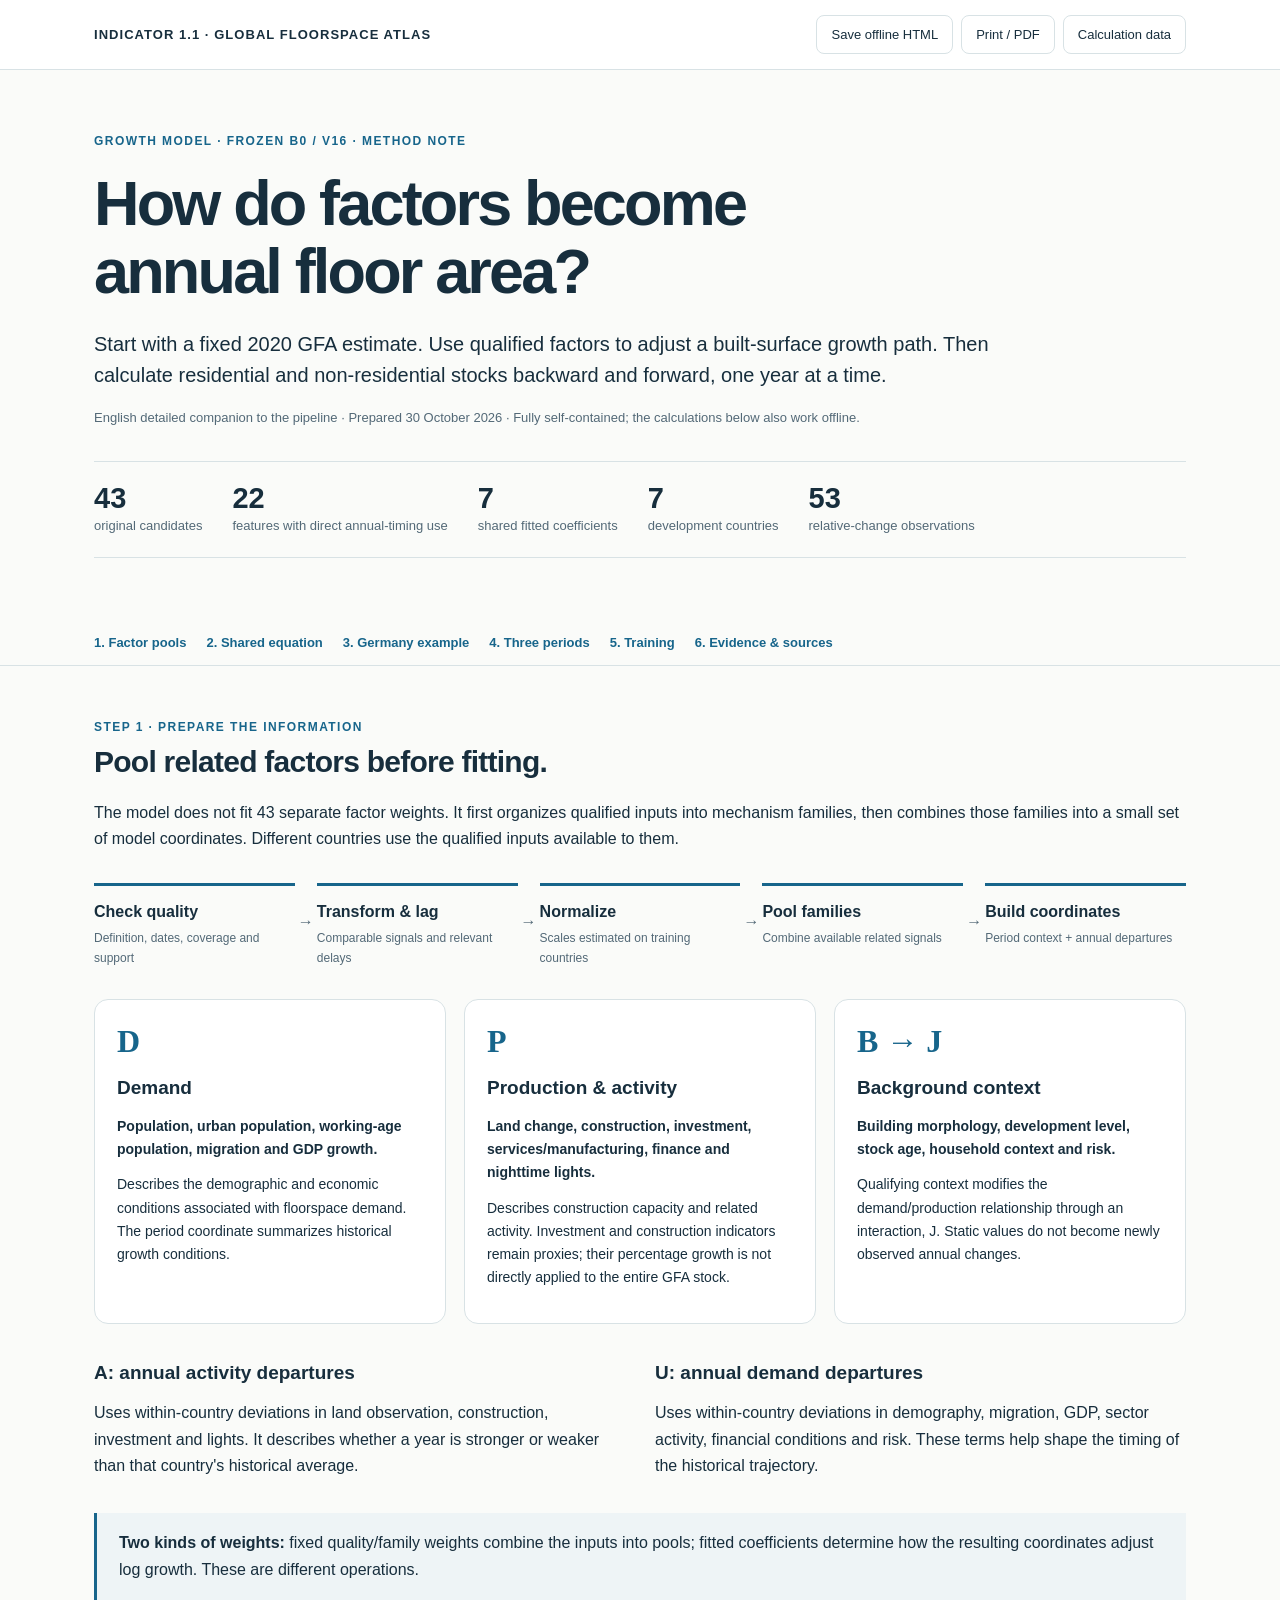
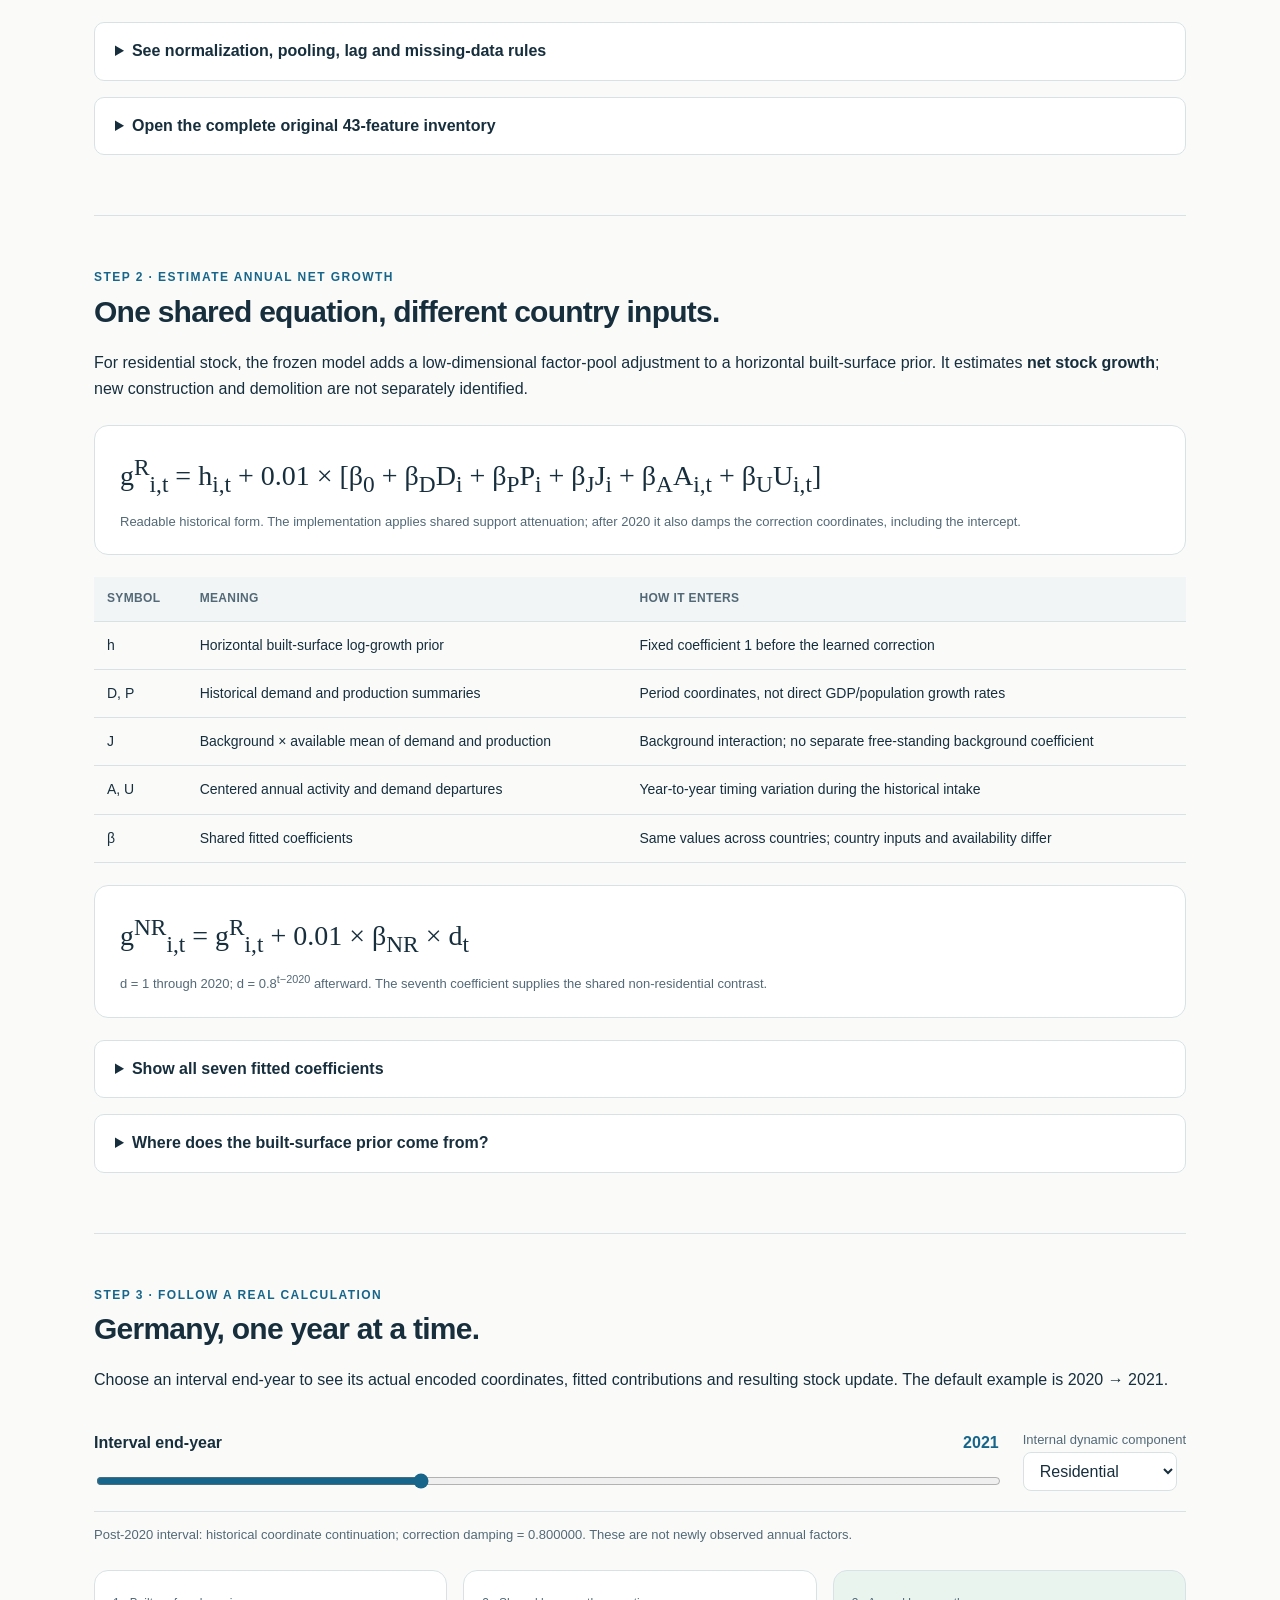
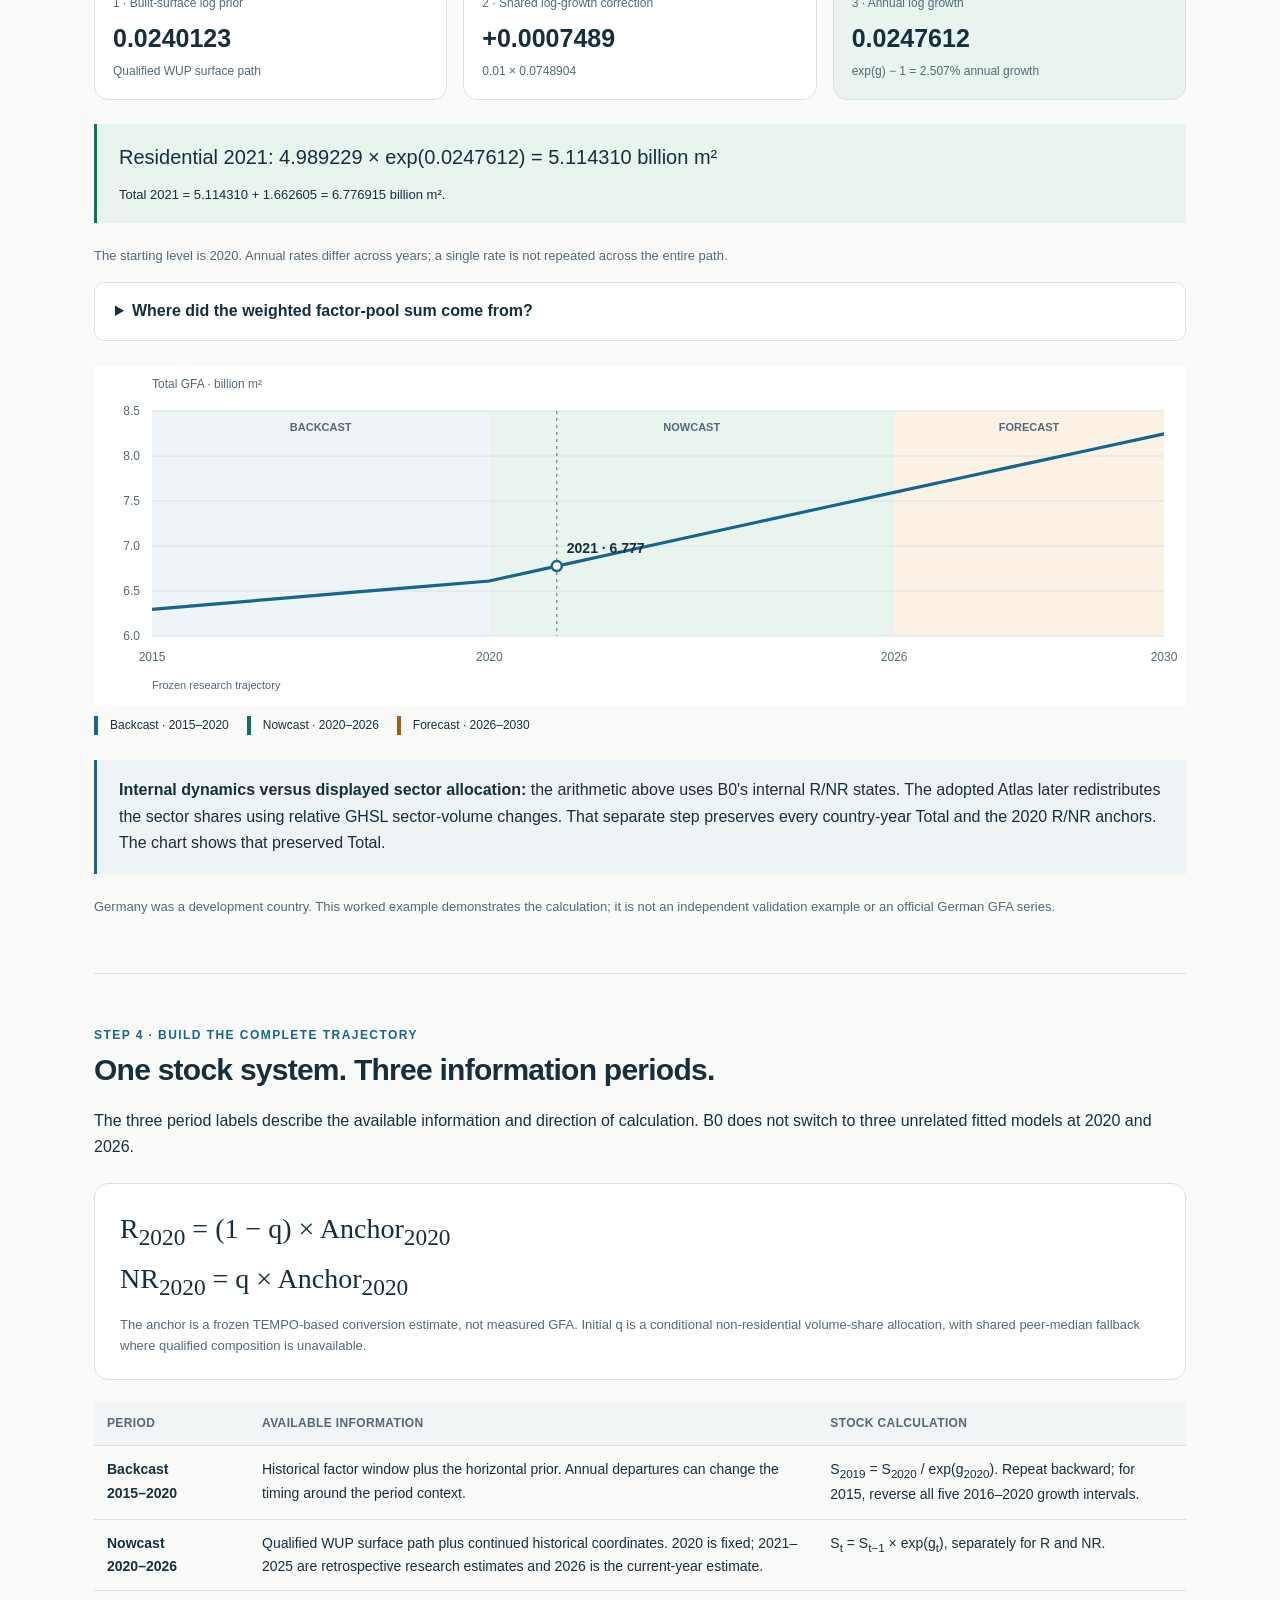
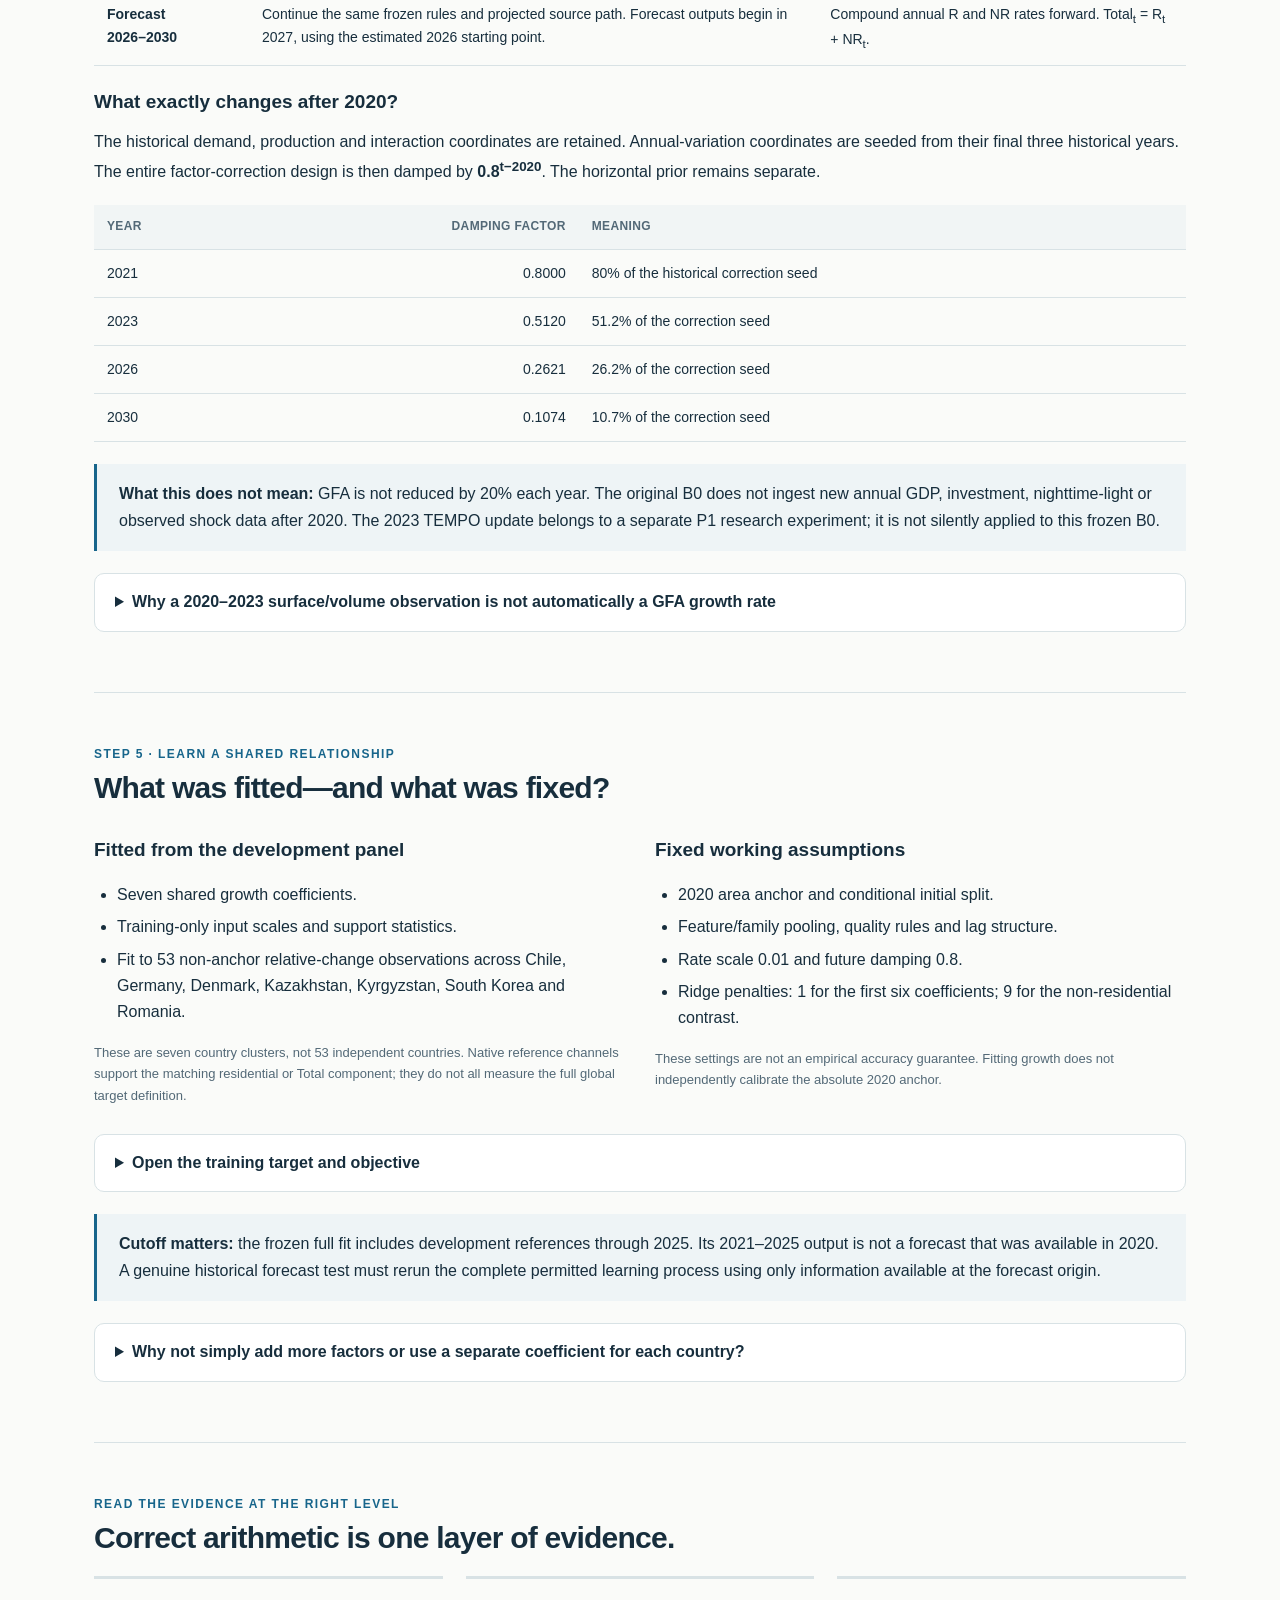
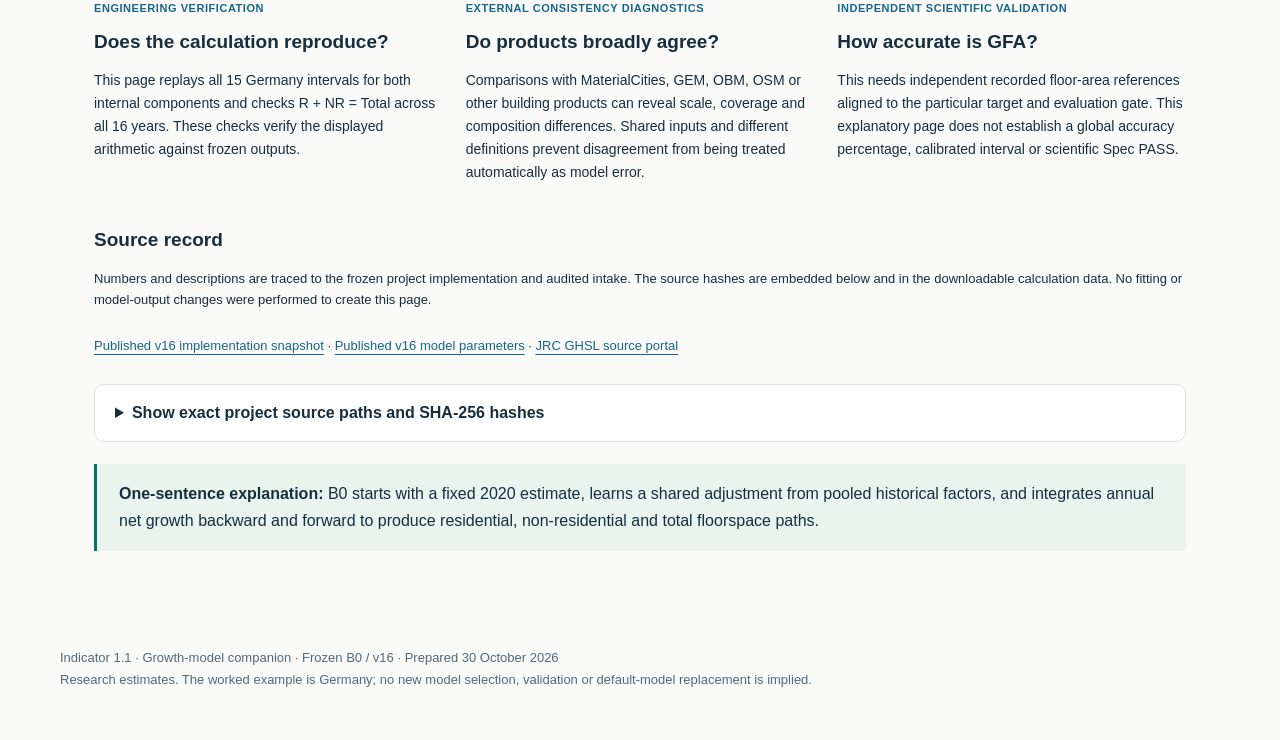
==== growth-model/index.html @ 9ea25e46 "Add standalone B0 growth-model explanation with pooled equations and Germany replay" ====
<!doctype html>
<html lang="en">
<head>
<meta charset="utf-8">
<meta name="viewport" content="width=device-width,initial-scale=1">
<meta name="description" content="How the frozen Indicator 1.1 B0 model turns qualified factors into annual residential, non-residential and total GFA estimates for 2015–2030. Equations, weights and a reproducible Germany example.">
<meta name="color-scheme" content="light">
<title>How the Growth Model Works · Indicator 1.1</title>
<style>
:root{--ink:#172e3d;--muted:#536977;--paper:#fafbf9;--white:#fff;--line:#d8e2e5;--blue:#17658b;--green:#087560;--orange:#9f5d16;--wash:#eef4f6;--soft:#eaf4ef;--radius:14px}
*{box-sizing:border-box}html{scroll-behavior:smooth;scroll-padding-top:92px}body{margin:0;background:var(--paper);color:var(--ink);font:16px/1.65 -apple-system,BlinkMacSystemFont,"Segoe UI",sans-serif}a{color:var(--blue);text-underline-offset:4px}a:hover{text-decoration-thickness:2px}button,input,select{font:inherit}button,select{cursor:pointer}button:focus-visible,a:focus-visible,input:focus-visible,summary:focus-visible,select:focus-visible{outline:3px solid var(--blue);outline-offset:4px}button{background:var(--white);border:1px solid var(--line);color:var(--ink);border-radius:8px;padding:8px 14px}button:hover{background:var(--wash)}button:disabled{opacity:.4;cursor:default}.skip{position:absolute;top:-80px;left:10px;background:var(--white);padding:10px;z-index:30}.skip:focus{top:10px}.wrap{max-width:1160px;margin:auto;padding:0 34px}.topbar{border-bottom:1px solid var(--line);background:var(--white)}.topbar .wrap{display:flex;justify-content:space-between;gap:16px;align-items:center;padding-top:15px;padding-bottom:15px}.brand{font-size:13px;font-weight:700;letter-spacing:.08em;text-transform:uppercase;text-decoration:none;color:var(--ink)}.toolbar{display:flex;flex-wrap:wrap;gap:8px}.toolbar button{font-size:13px}.hero{padding-top:62px;padding-bottom:38px}.eyebrow{text-transform:uppercase;letter-spacing:.12em;color:var(--blue);font-size:12px;font-weight:700}.hero h1{font-size:clamp(36px,5.6vw,63px);line-height:1.08;letter-spacing:-.045em;max-width:850px;margin:17px 0 24px}.lead{font-size:20px;line-height:1.55;max-width:900px}.muted{color:var(--muted)}.small{font-size:13px}.scope{font-size:13px;color:var(--muted);margin-top:16px}.statline{display:flex;flex-wrap:wrap;gap:15px 30px;border-top:1px solid var(--line);border-bottom:1px solid var(--line);padding:20px 0;margin-top:32px}.statline div{font-size:13px;color:var(--muted)}.statline strong{display:block;font-size:29px;color:var(--ink);line-height:1.15;font-variant-numeric:tabular-nums}.jump{position:sticky;top:0;z-index:10;background:rgba(250,251,249,.97);border-bottom:1px solid var(--line);backdrop-filter:blur(8px)}.jump .wrap{display:flex;gap:20px;flex-wrap:wrap;padding-top:12px;padding-bottom:12px}.jump a{font-size:13px;font-weight:600;text-decoration:none}.section{padding-top:52px;padding-bottom:44px;border-bottom:1px solid var(--line)}h2{font-size:30px;line-height:1.2;letter-spacing:-.025em;margin:6px 0 20px}h3{font-size:19px;margin:8px 0 12px}h4{font-size:16px;margin:0 0 8px}p{margin:12px 0}ul,ol{padding-left:23px}li{margin:6px 0}.flow{display:grid;grid-template-columns:repeat(5,minmax(0,1fr));gap:22px;margin:30px 0}.flow>div{position:relative;border-top:3px solid var(--blue);padding:13px 0 0}.flow>div:not(:last-child):after{content:'→';position:absolute;right:-19px;top:23px;color:var(--muted)}.flow span{display:block;font-size:12px;color:var(--muted);margin-top:4px}.pools{display:grid;grid-template-columns:repeat(3,minmax(0,1fr));gap:18px;margin:25px 0}.pool{background:var(--white);border:1px solid var(--line);border-radius:var(--radius);padding:22px}.pool .symbol{color:var(--blue);font:600 32px/1.2 Georgia,serif;margin:0 0 12px}.pool p{font-size:14px}.callout{border-left:3px solid var(--blue);background:var(--wash);padding:17px 22px;margin:22px 0}.callout p{margin:0}.callout.green{background:var(--soft);border-color:var(--green)}.split{display:grid;grid-template-columns:1fr 1fr;gap:30px}.equation{font-family:Georgia,"Times New Roman",serif;font-size:clamp(20px,2.8vw,28px);line-height:1.65;overflow-wrap:anywhere;background:var(--white);padding:22px 25px;border:1px solid var(--line);border-radius:var(--radius);margin:22px 0}.equation .sub{font-family:-apple-system,BlinkMacSystemFont,"Segoe UI",sans-serif;font-size:13px;color:var(--muted);display:block;margin-top:8px}.equation small{font-size:18px}.table-wrap{overflow-x:auto;margin:20px 0}table{width:100%;border-collapse:collapse;text-align:left;font-size:14px}th{font-size:12px;letter-spacing:.03em;text-transform:uppercase;color:var(--muted);background:#f1f5f5}th,td{padding:12px 13px;border-bottom:1px solid var(--line);vertical-align:top}.num{text-align:right;font-variant-numeric:tabular-nums;white-space:nowrap}td code,code{font:13px/1.6 ui-monospace,SFMono-Regular,Consolas,monospace;overflow-wrap:anywhere}details{background:var(--white);border:1px solid var(--line);border-radius:10px;padding:15px 20px;margin:16px 0}summary{cursor:pointer;font-weight:600}details[open]>summary{margin-bottom:15px}.note-grid{display:grid;grid-template-columns:1fr 1fr;gap:18px}.note-grid article{padding:20px 0;border-top:1px solid var(--line)}.controls{display:grid;grid-template-columns:1fr auto;gap:24px;align-items:end;border-bottom:1px solid var(--line);padding:20px 0}.year-field label{display:flex;justify-content:space-between;gap:16px;font-weight:600}.year-field output{font-variant-numeric:tabular-nums;color:var(--blue)}input[type=range]{display:block;width:100%;accent-color:var(--blue);margin-top:17px}select{padding:9px 12px;border:1px solid var(--line);border-radius:8px;background:var(--white);color:var(--ink);max-width:100%}.results{display:grid;grid-template-columns:repeat(3,minmax(0,1fr));gap:16px;margin:24px 0}.result{padding:18px;background:var(--white);border:1px solid var(--line);border-radius:var(--radius)}.result .label{font-size:12px;color:var(--muted)}.result strong{display:block;font-size:25px;line-height:1.3;font-variant-numeric:tabular-nums;margin:7px 0}.result small{display:block;color:var(--muted);font-size:12px}.result:last-child{background:var(--soft)}.arithmetic{font-size:20px;font-variant-numeric:tabular-nums;line-height:1.65;overflow-wrap:anywhere}.arithmetic b{color:var(--green)}.chart-shell{margin:25px 0}.chart-shell svg{width:100%;height:auto;display:block;background:var(--white)}.chart-key{display:flex;flex-wrap:wrap;gap:18px;font-size:12px;margin-top:10px}.phase{padding-left:12px;border-left:4px solid}.phase.back{border-color:var(--blue)}.phase.now{border-color:var(--green)}.phase.fore{border-color:var(--orange)}.phase-table td:first-child{font-weight:600;min-width:155px}.evidence{display:grid;grid-template-columns:repeat(3,minmax(0,1fr));gap:23px}.evidence article{padding:20px 0;border-top:3px solid var(--line)}.evidence .status{font-size:11px;font-weight:700;letter-spacing:.05em;color:var(--blue)}.evidence p{font-size:14px}.source-list{display:grid;gap:12px;font-size:13px}.source-list code{display:block;font-size:11px;color:var(--muted);word-break:break-all}.footer{padding:30px 0 50px;font-size:13px;color:var(--muted)}.pill{font-size:11px;display:inline-block;border-radius:20px;background:var(--wash);padding:2px 8px;color:var(--muted)}.inventory-table td{min-width:130px}.inventory-table td:nth-child(2){min-width:230px}.inventory-table td:last-child{min-width:290px}#action-status{min-height:24px}.source-path{overflow-wrap:anywhere}.number{font-variant-numeric:tabular-nums}.button-link{display:inline-block;border:1px solid var(--line);border-radius:8px;padding:8px 14px;background:var(--white);text-decoration:none;font-size:13px}.live-screen{min-height:18px}.no-js{padding:12px;background:#fff3df}.two-weights{border-collapse:collapse}.two-weights th{width:25%}.mono-equation{font:14px/1.8 ui-monospace,SFMono-Regular,Consolas,monospace;white-space:pre-wrap;overflow-wrap:anywhere}.formula-term{white-space:nowrap}.section:last-child{border:0}
@media(max-width:760px){.wrap{padding:0 20px}.hero{padding-top:35px}.hero h1{font-size:40px}.lead{font-size:18px}.jump .wrap{gap:10px 17px}.flow{grid-template-columns:1fr;gap:8px}.flow>div{padding:10px 0 18px}.flow>div:not(:last-child):after{content:'↓';right:0;top:auto;bottom:-2px}.pools,.split,.note-grid,.evidence{grid-template-columns:1fr}.controls{grid-template-columns:1fr;gap:12px}.results{grid-template-columns:1fr}.result strong{font-size:24px}.equation{padding:17px;font-size:22px}.section{padding-top:38px}.topbar .wrap{align-items:flex-start;flex-direction:column}.toolbar{gap:6px}h2{font-size:27px}.source-list code{font-size:11px}.statline{gap:16px 24px}}
@media print{body{background:#fff;font-size:10pt}.wrap{max-width:none;padding:0}.jump,.toolbar,.controls,.skip,.no-print{display:none!important}.hero{padding-top:10px}.hero h1{font-size:30pt}.lead{font-size:13pt}.section{padding:20px 0}details{break-inside:avoid}.pool,.equation,.result{break-inside:avoid}h2,h3{break-after:avoid}.chart-shell{break-inside:avoid}.source-list code{font-size:7pt}.statline strong{font-size:20pt}.topbar{border:0}.hero .statline{margin-top:10px}.chart-shell svg{max-height:270px}}
@media(prefers-reduced-motion:reduce){html{scroll-behavior:auto}}
</style>
</head>
<body>
<a class="skip" href="#main">Skip to model explanation</a>
<header class="topbar"><div class="wrap"><a class="brand" href="https://jianzbit.github.io/gfa-backcasting-atlas/">Indicator 1.1 · Global Floorspace Atlas</a><div class="toolbar"><button id="save-page" type="button">Save offline HTML</button><button id="print-page" type="button">Print / PDF</button><button id="save-data" type="button">Calculation data</button></div></div></header>
<main id="main">
<div class="wrap hero">
<div class="eyebrow">Growth model · Frozen B0 / v16 · Method note</div>
<h1>How do factors become<br>annual floor area?</h1>
<p class="lead">Start with a fixed 2020 GFA estimate. Use qualified factors to adjust a built-surface growth path. Then calculate residential and non-residential stocks backward and forward, one year at a time.</p>
<p class="scope">English detailed companion to the pipeline · Prepared 30 October 2026 · Fully self-contained; the calculations below also work offline.</p>
<div class="statline" aria-label="Model dimensions"><div><strong>43</strong>original candidates</div><div><strong>22</strong>features with direct annual-timing use</div><div><strong>7</strong>shared fitted coefficients</div><div><strong>7</strong>development countries</div><div><strong>53</strong>relative-change observations</div></div>
<div id="action-status" class="small muted" role="status"></div>
</div>
<nav class="jump" aria-label="On this page"><div class="wrap"><a href="#pools">1. Factor pools</a><a href="#equation">2. Shared equation</a><a href="#example">3. Germany example</a><a href="#periods">4. Three periods</a><a href="#training">5. Training</a><a href="#evidence">6. Evidence & sources</a></div></nav>
<div class="wrap">
<section class="section" id="pools">
<div class="eyebrow">Step 1 · Prepare the information</div><h2>Pool related factors before fitting.</h2>
<p>The model does not fit 43 separate factor weights. It first organizes qualified inputs into mechanism families, then combines those families into a small set of model coordinates. Different countries use the qualified inputs available to them.</p>
<div class="flow" aria-label="Input preparation sequence"><div><b>Check quality</b><span>Definition, dates, coverage and support</span></div><div><b>Transform & lag</b><span>Comparable signals and relevant delays</span></div><div><b>Normalize</b><span>Scales estimated on training countries</span></div><div><b>Pool families</b><span>Combine available related signals</span></div><div><b>Build coordinates</b><span>Period context + annual departures</span></div></div>
<div class="pools">
<article class="pool"><div class="symbol">D</div><h3>Demand</h3><p><b>Population, urban population, working-age population, migration and GDP growth.</b></p><p>Describes the demographic and economic conditions associated with floorspace demand. The period coordinate summarizes historical growth conditions.</p></article>
<article class="pool"><div class="symbol">P</div><h3>Production & activity</h3><p><b>Land change, construction, investment, services/manufacturing, finance and nighttime lights.</b></p><p>Describes construction capacity and related activity. Investment and construction indicators remain proxies; their percentage growth is not directly applied to the entire GFA stock.</p></article>
<article class="pool"><div class="symbol">B → J</div><h3>Background context</h3><p><b>Building morphology, development level, stock age, household context and risk.</b></p><p>Qualifying context modifies the demand/production relationship through an interaction, J. Static values do not become newly observed annual changes.</p></article>
</div>
<div class="split"><div><h3>A: annual activity departures</h3><p>Uses within-country deviations in land observation, construction, investment and lights. It describes whether a year is stronger or weaker than that country's historical average.</p></div><div><h3>U: annual demand departures</h3><p>Uses within-country deviations in demography, migration, GDP, sector activity, financial conditions and risk. These terms help shape the timing of the historical trajectory.</p></div></div>
<div class="callout"><p><b>Two kinds of weights:</b> fixed quality/family weights combine the inputs into pools; fitted coefficients determine how the resulting coordinates adjust log growth. These are different operations.</p></div>
<details><summary>See normalization, pooling, lag and missing-data rules</summary>
<ol><li><b>Historical input window:</b> the frozen annual feature intake uses 2016–2020 intervals. Annual-source status alone does not mean an input supplies usable annual variation.</li><li><b>Period signals:</b> non-static factors need at least three finite historical intervals for a country summary. Static context uses the final qualified historical context once. Training-country support and a nonzero scale are required.</li><li><b>Normalization:</b> period signals are scaled using training-country summaries and bounded with tanh. Static levels are also centered on the training-country mean. Annual signals are centered within country, scaled using training-country annual variation, bounded, locally smoothed with relative weights 1–2–1 over available neighbors, and recentered.</li><li><b>Lag handling:</b> construction value-added combines current and one-year lagged growth with fixed 50/50 weights, requiring both values. Other pipeline signals combine the current and preceding available annual interval, also 50/50; the first unsupported interval remains missing.</li><li><b>Quality weights:</b> qualified globally usable or geographically limited signals receive weight 1; contextual/proxy signals receive 0.25; unsuitable signals receive 0. Family weights are 1 for demography; 0.5 for land observation, construction and investment; 0.25 for the other families. These are fixed working rules, not calibrated probabilities.</li><li><b>Available-member pooling:</b> a missing raw measurement stays missing and is omitted from its pool. At the model-operator stage, an unavailable coordinate may contribute zero correction; this does not assert that the missing population, investment or other measurement is zero.</li><li><b>Support attenuation:</b> the pooled correction is reduced when design leverage exceeds the training-country support. The rule is shared; it has not independently established prediction accuracy outside that support.</li></ol>
<p class="small muted">Related OBAT height and age attributes are pooled so that several variants from the same source do not each receive a separate mechanism vote.</p>
</details>
<details><summary>Open the complete original 43-feature inventory</summary><p class="small">This is the audited original inventory. The B0 encoder additionally includes six static OBAT attributes: non-residential footprint share, median height, height spread, mean footprint size, pre-1980 cohort share and 2010–2020 cohort share. The WUP horizontal path is another separate source input.</p><div class="table-wrap"><table class="inventory-table"><thead><tr><th>ID</th><th>Feature</th><th>Source / resolution</th><th>Actual B0 role</th></tr></thead><tbody id="inventory-body"></tbody></table></div></details>
</section>
<section class="section" id="equation">
<div class="eyebrow">Step 2 · Estimate annual net growth</div><h2>One shared equation, different country inputs.</h2>
<p>For residential stock, the frozen model adds a low-dimensional factor-pool adjustment to a horizontal built-surface prior. It estimates <b>net stock growth</b>; new construction and demolition are not separately identified.</p>
<div class="equation" aria-label="Residential annual log growth equals horizontal prior plus one hundredth times the shared weighted factor coordinates">g<sup>R</sup><sub>i,t</sub> = h<sub>i,t</sub> + 0.01 × [β<sub>0</sub> + β<sub>D</sub>D<sub>i</sub> + β<sub>P</sub>P<sub>i</sub> + β<sub>J</sub>J<sub>i</sub> + β<sub>A</sub>A<sub>i,t</sub> + β<sub>U</sub>U<sub>i,t</sub>]<span class="sub">Readable historical form. The implementation applies shared support attenuation; after 2020 it also damps the correction coordinates, including the intercept.</span></div>
<div class="table-wrap"><table><thead><tr><th>Symbol</th><th>Meaning</th><th>How it enters</th></tr></thead><tbody><tr><td>h</td><td>Horizontal built-surface log-growth prior</td><td>Fixed coefficient 1 before the learned correction</td></tr><tr><td>D, P</td><td>Historical demand and production summaries</td><td>Period coordinates, not direct GDP/population growth rates</td></tr><tr><td>J</td><td>Background × available mean of demand and production</td><td>Background interaction; no separate free-standing background coefficient</td></tr><tr><td>A, U</td><td>Centered annual activity and demand departures</td><td>Year-to-year timing variation during the historical intake</td></tr><tr><td>β</td><td>Shared fitted coefficients</td><td>Same values across countries; country inputs and availability differ</td></tr></tbody></table></div>
<div class="equation">g<sup>NR</sup><sub>i,t</sub> = g<sup>R</sup><sub>i,t</sub> + 0.01 × β<sub>NR</sub> × d<sub>t</sub><span class="sub">d = 1 through 2020; d = 0.8<sup>t−2020</sup> afterward. The seventh coefficient supplies the shared non-residential contrast.</span></div>
<details><summary>Show all seven fitted coefficients</summary><div class="table-wrap"><table><thead><tr><th>Term</th><th class="num">Fitted coefficient</th><th>Interpretation</th></tr></thead><tbody id="coefficient-body"></tbody></table></div><p class="small muted">These coefficients act on normalized pooled coordinates, then on a 0.01 rate scale. They are neither raw-factor elasticities nor causal effects. A negative pooled coefficient does not establish that every raw member reduces GFA.</p></details>
<details><summary>Where does the built-surface prior come from?</summary><p><b>Through 2020:</b> normally the legacy GHSL 2015–2020 endpoint mean, h = log(surface<sub>2020</sub> / surface<sub>2015</sub>) / 5. It is a multi-year average repeated across annual intervals, not five independent annual building observations.</p><p><b>After 2020:</b> a qualified GHS-WUP built-surface path supplies annual log changes. Source epochs and their interpolation/projection provide that path; they do not measure a new building height every year.</p><p><b>Fallbacks:</b> when the historical prior is absent, use a qualified WUP historical endpoint ratio, otherwise the shared training-country median. When the future WUP path lacks the required support, retain the historical horizontal prior.</p><p class="small muted">Built surface measures horizontal occupation. It is not floor area, and its fixed coefficient in B0 is an assumption before the learned adjustment.</p></details>
</section>
<section class="section" id="example">
<div class="eyebrow">Step 3 · Follow a real calculation</div><h2>Germany, one year at a time.</h2>
<p>Choose an interval end-year to see its actual encoded coordinates, fitted contributions and resulting stock update. The default example is 2020 → 2021.</p>
<noscript><p class="no-js">Enable JavaScript to use the year controls and view the embedded calculation tables. The method explanation remains readable without it.</p></noscript>
<div class="controls"><div class="year-field"><label for="example-year"><span>Interval end-year</span><output id="year-output" for="example-year">2021</output></label><input id="example-year" type="range" min="2016" max="2030" step="1" value="2021"></div><div><label for="example-sector" class="small muted">Internal dynamic component</label><br><select id="example-sector"><option value="residential">Residential</option><option value="non_residential">Non-residential</option></select></div></div>
<p id="period-description" class="small muted"></p>
<div class="results"><div class="result"><span class="label">1 · Built-surface log prior</span><strong id="h-value"></strong><small id="h-source"></small></div><div class="result"><span class="label">2 · Shared log-growth correction</span><strong id="correction-value"></strong><small id="correction-detail"></small></div><div class="result"><span class="label">3 · Annual log growth</span><strong id="g-value"></strong><small id="ordinary-growth"></small></div></div>
<div class="callout green"><p id="stock-arithmetic" class="arithmetic"></p><p id="total-arithmetic" class="small" style="margin-top:10px"></p></div>
<p id="calculation-announcement" class="small muted" aria-live="polite"></p>
<details><summary>Where did the weighted factor-pool sum come from?</summary><p class="small">Each row multiplies an encoded coordinate by its frozen coefficient. The first six products are added, then multiplied by 0.01. The coordinates shown already include support attenuation and, after 2020, damping. The seventh term is added only to non-residential growth.</p><div class="table-wrap"><table><thead><tr><th>Term</th><th class="num">Encoded coordinate</th><th class="num">Coefficient</th><th class="num">Product before × 0.01</th></tr></thead><tbody id="term-body"></tbody><tfoot><tr><td colspan="3"><b>First six terms: pooled weighted sum</b></td><td id="weighted-sum" class="num"></td></tr></tfoot></table></div><p id="expanded-equation" class="mono-equation"></p></details>
<div class="chart-shell"><svg id="trajectory" viewBox="0 0 1000 340" role="img" aria-labelledby="chart-title chart-desc"><title id="chart-title">Germany total GFA, frozen B0, 2015–2030</title><desc id="chart-desc">Model estimates in billion square metres. Three shaded periods indicate backcast, nowcast and forecast. Moving the year control highlights a year; it does not change the model.</desc></svg><div class="chart-key"><span class="phase back">Backcast · 2015–2020</span><span class="phase now">Nowcast · 2020–2026</span><span class="phase fore">Forecast · 2026–2030</span></div></div>
<div class="callout"><p><b>Internal dynamics versus displayed sector allocation:</b> the arithmetic above uses B0's internal R/NR states. The adopted Atlas later redistributes the sector shares using relative GHSL sector-volume changes. That separate step preserves every country-year Total and the 2020 R/NR anchors. The chart shows that preserved Total.</p></div>
<p class="small muted">Germany was a development country. This worked example demonstrates the calculation; it is not an independent validation example or an official German GFA series.</p>
</section>
<section class="section" id="periods">
<div class="eyebrow">Step 4 · Build the complete trajectory</div><h2>One stock system. Three information periods.</h2>
<p>The three period labels describe the available information and direction of calculation. B0 does not switch to three unrelated fitted models at 2020 and 2026.</p>
<div class="equation">R<sub>2020</sub> = (1 − q) × Anchor<sub>2020</sub><br>NR<sub>2020</sub> = q × Anchor<sub>2020</sub><span class="sub">The anchor is a frozen TEMPO-based conversion estimate, not measured GFA. Initial q is a conditional non-residential volume-share allocation, with shared peer-median fallback where qualified composition is unavailable.</span></div>
<div class="table-wrap"><table class="phase-table"><thead><tr><th>Period</th><th>Available information</th><th>Stock calculation</th></tr></thead><tbody><tr><td>Backcast<br>2015–2020</td><td>Historical factor window plus the horizontal prior. Annual departures can change the timing around the period context.</td><td>S<sub>2019</sub> = S<sub>2020</sub> / exp(g<sub>2020</sub>). Repeat backward; for 2015, reverse all five 2016–2020 growth intervals.</td></tr><tr><td>Nowcast<br>2020–2026</td><td>Qualified WUP surface path plus continued historical coordinates. 2020 is fixed; 2021–2025 are retrospective research estimates and 2026 is the current-year estimate.</td><td>S<sub>t</sub> = S<sub>t−1</sub> × exp(g<sub>t</sub>), separately for R and NR.</td></tr><tr><td>Forecast<br>2026–2030</td><td>Continue the same frozen rules and projected source path. Forecast outputs begin in 2027, using the estimated 2026 starting point.</td><td>Compound annual R and NR rates forward. Total<sub>t</sub> = R<sub>t</sub> + NR<sub>t</sub>.</td></tr></tbody></table></div>
<h3>What exactly changes after 2020?</h3>
<p>The historical demand, production and interaction coordinates are retained. Annual-variation coordinates are seeded from their final three historical years. The entire factor-correction design is then damped by <b>0.8<sup>t−2020</sup></b>. The horizontal prior remains separate.</p>
<div class="table-wrap"><table><thead><tr><th>Year</th><th class="num">Damping factor</th><th>Meaning</th></tr></thead><tbody><tr><td>2021</td><td class="num">0.8000</td><td>80% of the historical correction seed</td></tr><tr><td>2023</td><td class="num">0.5120</td><td>51.2% of the correction seed</td></tr><tr><td>2026</td><td class="num">0.2621</td><td>26.2% of the correction seed</td></tr><tr><td>2030</td><td class="num">0.1074</td><td>10.7% of the correction seed</td></tr></tbody></table></div>
<div class="callout"><p><b>What this does not mean:</b> GFA is not reduced by 20% each year. The original B0 does not ingest new annual GDP, investment, nighttime-light or observed shock data after 2020. The 2023 TEMPO update belongs to a separate P1 research experiment; it is not silently applied to this frozen B0.</p></div>
<details><summary>Why a 2020–2023 surface/volume observation is not automatically a GFA growth rate</summary><p>A building product may change because of true expansion, vertical growth, detection, effective support or conversion assumptions. Even comparable footprint or volume change is not directly a recorded change in usable or gross floor area. B0's horizontal prior and the P1 evidence-update experiment must therefore remain distinguishable.</p><p>Similarly, modeled GHSL/WUP epochs and their annual interpolation are source-informed paths, not independent annual GFA observations.</p></details>
</section>
<section class="section" id="training">
<div class="eyebrow">Step 5 · Learn a shared relationship</div><h2>What was fitted—and what was fixed?</h2>
<div class="split"><article><h3>Fitted from the development panel</h3><ul><li>Seven shared growth coefficients.</li><li>Training-only input scales and support statistics.</li><li>Fit to 53 non-anchor relative-change observations across Chile, Germany, Denmark, Kazakhstan, Kyrgyzstan, South Korea and Romania.</li></ul><p class="small muted">These are seven country clusters, not 53 independent countries. Native reference channels support the matching residential or Total component; they do not all measure the full global target definition.</p></article><article><h3>Fixed working assumptions</h3><ul><li>2020 area anchor and conditional initial split.</li><li>Feature/family pooling, quality rules and lag structure.</li><li>Rate scale 0.01 and future damping 0.8.</li><li>Ridge penalties: 1 for the first six coefficients; 9 for the non-residential contrast.</li></ul><p class="small muted">These settings are not an empirical accuracy guarantee. Fitting growth does not independently calibrate the absolute 2020 anchor.</p></article></div>
<details><summary>Open the training target and objective</summary><p>The reference target is the recorded source's log ratio to its own 2020 value:</p><div class="equation">y<sub>i,t</sub> = log(Reference<sub>i,t</sub> / Reference<sub>i,2020</sub>)</div><p>The model integrates annual rates to produce the matching residential, non-residential or nonlinear Total ratio. It minimizes robust country-block residuals plus the fixed ridge penalty. Source/channel budgets prevent a country with many records from automatically dominating; shared-2020 dependence is handled in the working covariance.</p><p class="mono-equation">Objective = Σ country-block robust loss + ½ Σ penaltyⱼ × βⱼ²</p><p class="small">The working log-ratio residual scale is 0.05, and the robust country-block threshold is 1.35. These are fitting settings, not published accuracy percentages or confidence limits.</p><p><b>Training is not the same as validation.</b> In a genuine held-country-out evaluation, the excluded country's labels must be removed from fitting and all label-dependent preprocessing. A full-fit country path cannot be relabeled as an independent test.</p></details>
<div class="callout"><p><b>Cutoff matters:</b> the frozen full fit includes development references through 2025. Its 2021–2025 output is not a forecast that was available in 2020. A genuine historical forecast test must rerun the complete permitted learning process using only information available at the forecast origin.</p></div>
<details><summary>Why not simply add more factors or use a separate coefficient for each country?</summary><p>With seven independent development countries, many free coefficients would be weakly determined. Fixed pooling and regularization reduce the number of fitted responses. A shared equation still produces different country paths because the country inputs differ. It does not prove that the relationship transfers to every country.</p><p>B0 is a low-dimensional shared growth model with nonlinear input bounding, an interaction and exponential stock accumulation. It is not the Landsat gradient-boosted B2 model, and it is not a literal straight-line interpolation between two GFA endpoints.</p></details>
</section>
<section class="section" id="evidence">
<div class="eyebrow">Read the evidence at the right level</div><h2>Correct arithmetic is one layer of evidence.</h2>
<div class="evidence"><article><div class="status">ENGINEERING VERIFICATION</div><h3>Does the calculation reproduce?</h3><p>This page replays all 15 Germany intervals for both internal components and checks R + NR = Total across all 16 years. These checks verify the displayed arithmetic against frozen outputs.</p></article><article><div class="status">EXTERNAL CONSISTENCY DIAGNOSTICS</div><h3>Do products broadly agree?</h3><p>Comparisons with MaterialCities, GEM, OBM, OSM or other building products can reveal scale, coverage and composition differences. Shared inputs and different definitions prevent disagreement from being treated automatically as model error.</p></article><article><div class="status">INDEPENDENT SCIENTIFIC VALIDATION</div><h3>How accurate is GFA?</h3><p>This needs independent recorded floor-area references aligned to the particular target and evaluation gate. This explanatory page does not establish a global accuracy percentage, calibrated interval or scientific Spec PASS.</p></article></div>
<h3>Source record</h3><p class="small">Numbers and descriptions are traced to the frozen project implementation and audited intake. The source hashes are embedded below and in the downloadable calculation data. No fitting or model-output changes were performed to create this page.</p>
<div class="source-list"><p><a href="https://jianzbit.github.io/gfa-backcasting-atlas/downloads/v16-model-source.py">Published v16 implementation snapshot</a> · <a href="https://jianzbit.github.io/gfa-backcasting-atlas/downloads/v16-model-parameters.json">Published v16 model parameters</a> · <a href="https://human-settlement.emergency.copernicus.eu/">JRC GHSL source portal</a></p></div>
<details><summary>Show exact project source paths and SHA-256 hashes</summary><div id="source-hashes" class="source-list"></div></details>
<div class="callout green"><p><b>One-sentence explanation:</b> B0 starts with a fixed 2020 estimate, learns a shared adjustment from pooled historical factors, and integrates annual net growth backward and forward to produce residential, non-residential and total floorspace paths.</p></div>
</section>
</div>
</main>
<footer class="wrap footer">Indicator 1.1 · Growth-model companion · Frozen B0 / v16 · Prepared 30 October 2026<br>Research estimates. The worked example is Germany; no new model selection, validation or default-model replacement is implied.</footer>
<script id="model-data" type="application/json">{"release":"Frozen B0 / v16","prepared":"2026-10-30","country":"DEU","country_name":"Germany","model":{"coefficient_names":["shared_intercept","demand_period_mean","production_period_mean","background_dynamic_interaction","annual_activity_departure","annual_demand_departure","nonresidential_growth_departure"],"coefficients":[0.0957387743040862,0.16687503554510363,-0.06637289009501574,-0.060177016990824714,0.013141722815855733,0.08612413817327255,-0.0034154430411967463],"training_countries":["CHL","DEU","DNK","KAZ","KGZ","KOR","ROU"],"training_observations":53,"rate_scale":0.01,"future_damping":0.8,"ridge":[1.0,1.0,1.0,1.0,1.0,1.0,9.0],"maximum_training_year":2025,"fallback_horizontal_log_rate":0.012845665110030702},"inventory_counts":{"features":43,"source_annual_candidates":31,"qualified_annual_information":26,"active_direct_or_indirect_candidates":32,"candidates_with_B0_annual_timing":22},"features":[{"feature_id":"F01","feature_name":"Horizontal built-surface trend","category":"Buildings & remote sensing","mechanism":"horizontal_prior","source":"JRC GHSL R2023A","temporal_resolution":"Five-year epochs; one endpoint trend repeated across intervals","B0_role":"Fixed horizontal log-growth prior; coefficient 1 before learned correction","B0_active":"True","quality_weight":"0.25","family_weight":"","B0_annual_timing_country_count":"0","B0_static_context":"False","source_limitations":"original_value here is the frozen v08feature; original source levels in unchanged v08countryyear files; legacy original_value is already derived, not raw source-level area"},{"feature_id":"F02","feature_name":"Population growth","category":"Population & households","mechanism":"demography","source":"World Bank WDI SP.POP.TOTL","temporal_resolution":"Annual demographic estimates","B0_role":"Period mean + annual timing","B0_active":"True","quality_weight":"0.25","family_weight":"1.0","B0_annual_timing_country_count":"194","B0_static_context":"False","source_limitations":"original_value here is the frozen v08feature; original source levels in unchanged v08countryyear files"},{"feature_id":"F03","feature_name":"Real GDP per-capita growth","category":"Economy & finance","mechanism":"macro_growth","source":"World Bank WDI NY.GDP.PCAP.KD","temporal_resolution":"Annual national accounts","B0_role":"Period mean + annual timing","B0_active":"True","quality_weight":"0.25","family_weight":"0.25","B0_annual_timing_country_count":"190","B0_static_context":"False","source_limitations":"original_value here is the frozen v08feature; original source levels in unchanged v08countryyear files"},{"feature_id":"F04","feature_name":"Urban population growth","category":"Population & households","mechanism":"demography","source":"World Bank WDI population and urban share","temporal_resolution":"Annual derived demographic estimates","B0_role":"Period mean + annual timing","B0_active":"True","quality_weight":"0.25","family_weight":"1.0","B0_annual_timing_country_count":"194","B0_static_context":"False","source_limitations":"original_value here is the frozen v08feature; original source levels in unchanged v08countryyear files"},{"feature_id":"F05","feature_name":"PPP GDP per-capita level","category":"Economy & finance","mechanism":"development_background","source":"World Bank WDI NY.GDP.PCAP.PP.KD","temporal_resolution":"Annual source level; frozen B0 uses final historical context","B0_role":"Static context; final historical value","B0_active":"True","quality_weight":"0.25","family_weight":"0.25","B0_annual_timing_country_count":"0","B0_static_context":"True","source_limitations":"original_value here is the frozen v08feature; original source levels in unchanged v08countryyear files"},{"feature_id":"F06","feature_name":"Urban population fraction","category":"Population & households","mechanism":"development_background","source":"World Bank WDI SP.URB.TOTL.IN.ZS","temporal_resolution":"Annual source share; frozen B0 uses final historical context","B0_role":"Static context; final historical value","B0_active":"True","quality_weight":"0.25","family_weight":"0.25","B0_annual_timing_country_count":"0","B0_static_context":"True","source_limitations":"original_value here is the frozen v08feature; original source levels in unchanged v08countryyear files"},{"feature_id":"F07","feature_name":"Built surface per capita","category":"Buildings & remote sensing","mechanism":"development_background","source":"JRC GHSL R2023A + World Bank population","temporal_resolution":"Interpolated surface × annual demographic context","B0_role":"Static context; final historical value","B0_active":"True","quality_weight":"0.25","family_weight":"0.25","B0_annual_timing_country_count":"0","B0_static_context":"True","source_limitations":"original_value here is the frozen v08feature; original source levels in unchanged v08countryyear files; legacy original_value is already derived, not raw source-level area"},{"feature_id":"F08","feature_name":"Country nighttime-light change","category":"Nighttime lights","mechanism":"lights","source":"VIIRS Annual V2.1","temporal_resolution":"Annual satellite composites","B0_role":"Period mean + annual timing","B0_active":"True","quality_weight":"0.25","family_weight":"0.25","B0_annual_timing_country_count":"193","B0_static_context":"False","source_limitations":"original_value here is the frozen v08feature; original source levels in unchanged v08countryyear files"},{"feature_id":"F09","feature_name":"Impervious-area change","category":"Buildings & remote sensing","mechanism":"land_observation","source":"GLC_FCS30D","temporal_resolution":"Annual modelled land-cover maps; fixed-mask qualification","B0_role":"Period mean + annual timing","B0_active":"True","quality_weight":"0.25","family_weight":"0.5","B0_annual_timing_country_count":"156","B0_static_context":"False","source_limitations":"includesroadsandsquares; commonnative30mgridmask; notbuildingfootprint"},{"feature_id":"F10","feature_name":"Building-presence change","category":"Buildings & remote sensing","mechanism":"land_observation","source":"Google_Open_Buildings_Temporal_v1","temporal_resolution":"Annual 2016–2023 modelled midyear product; local intake unqualified","B0_role":"Inactive in frozen B0","B0_active":"False","quality_weight":"1.0","family_weight":"0.5","B0_annual_timing_country_count":"0","B0_static_context":"False","source_limitations":"bounded5smallcountries; source confidenceuncalibrated; June30vsDec31notaligned; inactive"},{"feature_id":"F11","feature_name":"Building-count change","category":"Buildings & remote sensing","mechanism":"land_observation","source":"Google_Open_Buildings_Temporal_v1","temporal_resolution":"Annual 2016–2023 modelled midyear product; local intake unqualified","B0_role":"Inactive in frozen B0","B0_active":"False","quality_weight":"1.0","family_weight":"0.5","B0_annual_timing_country_count":"0","B0_static_context":"False","source_limitations":"bounded5smallcountries; source confidenceuncalibrated; June30vsDec31notaligned; inactive"},{"feature_id":"F12","feature_name":"Building-height change","category":"Buildings & remote sensing","mechanism":"land_observation","source":"Google_Open_Buildings_Temporal_v1","temporal_resolution":"Annual modelled midyear mean height; local intake unqualified","B0_role":"Inactive in frozen B0","B0_active":"False","quality_weight":"1.0","family_weight":"0.5","B0_annual_timing_country_count":"0","B0_static_context":"False","source_limitations":"bounded5smallcountries; source confidenceuncalibrated; June30vsDec31notaligned; inactive"},{"feature_id":"F13","feature_name":"Building-volume-proxy change","category":"Buildings & remote sensing","mechanism":"land_observation","source":"Google_Open_Buildings_Temporal_v1","temporal_resolution":"Annual modelled midyear product; local intake unqualified","B0_role":"Inactive in frozen B0","B0_active":"False","quality_weight":"1.0","family_weight":"0.5","B0_annual_timing_country_count":"0","B0_static_context":"False","source_limitations":"bounded5smallcountries; source confidenceuncalibrated; June30vsDec31notaligned; inactive"},{"feature_id":"F14","feature_name":"Non-residential volume share","category":"Buildings & remote sensing","mechanism":"morphology","source":"GHSL_R2023A","temporal_resolution":"Static 2020 composition with 2018 height assumptions","B0_role":"Static context; final historical value","B0_active":"True","quality_weight":"0.25","family_weight":"0.25","B0_annual_timing_country_count":"0","B0_static_context":"True","source_limitations":"2020contextonly; notsixindependentannualobservations; heightcompositiondated2018"},{"feature_id":"F15","feature_name":"Urban-core built density","category":"Buildings & remote sensing","mechanism":"morphology","source":"GHSL_R2023A","temporal_resolution":"Static epoch morphology","B0_role":"Static context; final historical value","B0_active":"True","quality_weight":"0.25","family_weight":"0.25","B0_annual_timing_country_count":"0","B0_static_context":"True","source_limitations":"2020contextonly; notsixindependentannualobservations; heightcompositiondated2018"},{"feature_id":"F16","feature_name":"Core–periphery growth contrast","category":"Buildings & remote sensing","mechanism":"morphology","source":"GHSL_R2023A","temporal_resolution":"Static contrast between two endpoint growth rates","B0_role":"Static context; final historical value","B0_active":"True","quality_weight":"0.25","family_weight":"0.25","B0_annual_timing_country_count":"0","B0_static_context":"True","source_limitations":"2020contextonly; notsixindependentannualobservations; heightcompositiondated2018"},{"feature_id":"F17","feature_name":"Real construction value-added growth","category":"Construction & investment","mechanism":"construction_activity","source":"UNSD_Table2.5_Construction_F","temporal_resolution":"Annual national accounts; consistent calendar/base qualification","B0_role":"Period mean + annual timing","B0_active":"True","quality_weight":"1.0","family_weight":"0.5","B0_annual_timing_country_count":"121","B0_static_context":"False","source_limitations":""},{"feature_id":"F18","feature_name":"Lagged construction growth","category":"Construction & investment","mechanism":"construction_activity","source":"UNSD_Table2.5_Construction_F","temporal_resolution":"Derived one-year lag of F17","B0_role":"Indirect: one-half of the F17 distributed-lag feature","B0_active":"True","quality_weight":"0.25","family_weight":"0.5","B0_annual_timing_country_count":"0","B0_static_context":"False","source_limitations":"C(y-1)/C(y-2);2014needed; no lagsearch"},{"feature_id":"F19","feature_name":"Residential-investment growth","category":"Construction & investment","mechanism":"investment_pipeline","source":"Eurostat_nama_10_an6","temporal_resolution":"Annual real investment index","B0_role":"Period mean + annual timing","B0_active":"True","quality_weight":"1.0","family_weight":"0.5","B0_annual_timing_country_count":"37","B0_static_context":"False","source_limitations":"samefixedunitseries; breakflagbexcluded; reportedindexnotGFA"},{"feature_id":"F20","feature_name":"Permitted-floor-area growth","category":"Construction & investment","mechanism":"investment_pipeline","source":"Eurostat_sts_cobp_a","temporal_resolution":"Annual permit index","B0_role":"Period mean + annual timing","B0_active":"True","quality_weight":"1.0","family_weight":"0.5","B0_annual_timing_country_count":"33","B0_static_context":"False","source_limitations":"samefixedunitseries; breakflagbexcluded; reportedindexnotGFA"},{"feature_id":"F21","feature_name":"Construction-employment growth","category":"Construction & investment","mechanism":"construction_activity","source":"Eurostat_sts_colb_a","temporal_resolution":"Annual construction employment index","B0_role":"Period mean + annual timing","B0_active":"True","quality_weight":"1.0","family_weight":"0.5","B0_annual_timing_country_count":"35","B0_static_context":"False","source_limitations":"samefixedunitseries; breakflagbexcluded; reportedindexnotGFA"},{"feature_id":"F22","feature_name":"Other-building/structure investment growth","category":"Construction & investment","mechanism":"investment_pipeline","source":"Eurostat_nama_10_an6","temporal_resolution":"Annual real investment index including structures","B0_role":"Period mean + annual timing","B0_active":"True","quality_weight":"1.0","family_weight":"0.5","B0_annual_timing_country_count":"36","B0_static_context":"False","source_limitations":"otherbuildingsandstructures includescivilengineering"},{"feature_id":"F23","feature_name":"Construction-cost growth","category":"Economy & finance","mechanism":"financial_conditions","source":"Eurostat_sts_copi_a","temporal_resolution":"Annual cost index","B0_role":"Period mean + annual timing","B0_active":"True","quality_weight":"1.0","family_weight":"0.25","B0_annual_timing_country_count":"26","B0_static_context":"False","source_limitations":"samefixedunitseries; breakflagbexcluded; reportedindexnotGFA"},{"feature_id":"F24","feature_name":"Non-residential-building investment growth","category":"Construction & investment","mechanism":"investment_pipeline","source":"Eurostat_nama_10_an6","temporal_resolution":"Unavailable in frozen intake","B0_role":"Inactive in frozen B0","B0_active":"False","quality_weight":"0.0","family_weight":"0.5","B0_annual_timing_country_count":"0","B0_static_context":"False","source_limitations":"N112Gincludesstructures; strictnonresbuilding-onlyseries unavailable; structuresproxyretainedseparately"},{"feature_id":"F25","feature_name":"Completed-floor-area growth","category":"Construction & investment","mechanism":"investment_pipeline","source":"Eurostat_or_national_completions","temporal_resolution":"Unavailable in frozen intake","B0_role":"Inactive in frozen B0","B0_active":"False","quality_weight":"0.0","family_weight":"0.5","B0_annual_timing_country_count":"0","B0_static_context":"False","source_limitations":"no harmonizedglobalbuildingcompletionareasource acquired; no permits/stockdifference substitution"},{"feature_id":"F26","feature_name":"Cement-production growth","category":"Construction & investment","mechanism":"construction_activity","source":"USGS_Minerals_Yearbook2020_Table22","temporal_resolution":"Annual production; local source levels 2016–2020","B0_role":"Period mean + annual timing","B0_active":"True","quality_weight":"0.25","family_weight":"0.5","B0_annual_timing_country_count":"135","B0_static_context":"False","source_limitations":"2016..2020only; no2015growth; fiscalandpartialindustrycountryrows excluded; includesexportandnonbuildinguse"},{"feature_id":"F27","feature_name":"Real fixed-capital-formation growth","category":"Construction & investment","mechanism":"investment_pipeline","source":"WorldBank_WDI_real_gfcf","temporal_resolution":"Annual national accounts","B0_role":"Period mean + annual timing","B0_active":"True","quality_weight":"0.25","family_weight":"0.5","B0_annual_timing_country_count":"152","B0_static_context":"False","source_limitations":"GFCFincludesmachineryandinfrastructure"},{"feature_id":"F28","feature_name":"Working-age population growth","category":"Population & households","mechanism":"demography","source":"WorldBank_WDI_working_age_population","temporal_resolution":"Annual demographic estimates","B0_role":"Period mean + annual timing","B0_active":"True","quality_weight":"0.25","family_weight":"1.0","B0_annual_timing_country_count":"194","B0_static_context":"False","source_limitations":"calendarcountryannualsource; no missing interpolation"},{"feature_id":"F29","feature_name":"Net migration rate","category":"Population & households","mechanism":"migration","source":"WorldBank_WDI_net_migration","temporal_resolution":"Annual WDI intake, retrieved 2026-10-08; demographic estimates","B0_role":"Period mean + annual timing","B0_active":"True","quality_weight":"0.25","family_weight":"0.25","B0_annual_timing_country_count":"194","B0_static_context":"False","source_limitations":"calendarcountryannualsource; no missing interpolation; annual WDI intake retained; historical forecast vintages not established"},{"feature_id":"F30","feature_name":"Real interest rate","category":"Economy & finance","mechanism":"financial_conditions","source":"WorldBank_WDI_real_interest_rate","temporal_resolution":"Annual source; frozen B0 uses final historical context","B0_role":"Static context; final historical value","B0_active":"True","quality_weight":"0.25","family_weight":"0.25","B0_annual_timing_country_count":"0","B0_static_context":"True","source_limitations":"calendarcountryannualsource; no missing interpolation"},{"feature_id":"F31","feature_name":"Real services-value-added growth","category":"Economy & finance","mechanism":"sector_capacity","source":"WorldBank_WDI_real_services_va","temporal_resolution":"Annual national accounts","B0_role":"Period mean + annual timing","B0_active":"True","quality_weight":"0.25","family_weight":"0.25","B0_annual_timing_country_count":"184","B0_static_context":"False","source_limitations":"calendarcountryannualsource; no missing interpolation"},{"feature_id":"F32","feature_name":"Real manufacturing-value-added growth","category":"Economy & finance","mechanism":"sector_capacity","source":"WorldBank_WDI_real_manufacturing_va","temporal_resolution":"Annual national accounts","B0_role":"Period mean + annual timing","B0_active":"True","quality_weight":"0.25","family_weight":"0.25","B0_annual_timing_country_count":"174","B0_static_context":"False","source_limitations":"calendarcountryannualsource; no missing interpolation"},{"feature_id":"F33","feature_name":"Private-credit/GDP share change","category":"Economy & finance","mechanism":"financial_conditions","source":"WorldBank_WDI_private_credit_gdp_share","temporal_resolution":"Annual ratio change","B0_role":"Period mean + annual timing","B0_active":"True","quality_weight":"0.25","family_weight":"0.25","B0_annual_timing_country_count":"168","B0_static_context":"False","source_limitations":"creditsharechangeisnotcreditstockgrowth"},{"feature_id":"F34","feature_name":"Private-sector-credit stock growth","category":"Economy & finance","mechanism":"financial_conditions","source":"WorldBank_FS.AST.PRVT.CN","temporal_resolution":"Unavailable/unsuitable in archived API intake","B0_role":"Inactive in frozen B0","B0_active":"False","quality_weight":"0.0","family_weight":"0.25","B0_annual_timing_country_count":"0","B0_static_context":"False","source_limitations":"indicator metadataexists butcurrentWDIAPIreturnsinvalidindicator; GDPsharecontextretainedseparately"},{"feature_id":"F35","feature_name":"Household-count growth","category":"Population & households","mechanism":"demography","source":"UNDESA_household_database2026","temporal_resolution":"Unavailable in frozen intake","B0_role":"Inactive in frozen B0","B0_active":"False","quality_weight":"0.0","family_weight":"1.0","B0_annual_timing_country_count":"0","B0_static_context":"False","source_limitations":"sourcehasaveragesizebutnonationalhouseholdcount; no population/sizecountfabricated"},{"feature_id":"F36","feature_name":"Average household size","category":"Population & households","mechanism":"household_background","source":"UNDESA_household_database2026","temporal_resolution":"Sparse survey/census dates, not a comparable annual series","B0_role":"Inactive in frozen B0","B0_active":"False","quality_weight":"1.0","family_weight":"0.25","B0_annual_timing_country_count":"0","B0_static_context":"True","source_limitations":"observedcellsretained; annualsameframecomparabilitynotestablished; no interpolation; inactive"},{"feature_id":"F37","feature_name":"Urban-population-density growth","category":"Population & households","mechanism":"demography","source":"WorldBank_urban_population_and_GHSL","temporal_resolution":"No qualified annual matched boundary","B0_role":"Inactive in frozen B0","B0_active":"False","quality_weight":"0.0","family_weight":"1.0","B0_annual_timing_country_count":"0","B0_static_context":"False","source_limitations":"nationalurbanpopulationdefinitionnotmatchedtosatelliteurbanland; fixed-areaformulawouldduplicateurbanpopulationgrowth"},{"feature_id":"F38","feature_name":"Disaster-affected population rate","category":"Stock age & loss risk","mechanism":"loss_risk","source":"UNSD_UNDRR_SDG_VC_DSR_AFFCT","temporal_resolution":"Annual reported/revised disaster context","B0_role":"Period mean + annual timing","B0_active":"True","quality_weight":"0.25","family_weight":"0.25","B0_annual_timing_country_count":"110","B0_static_context":"False","source_limitations":"riskproxydoesnotmeasurebuildingdamageorGFAremoved; archived SDG JSON confirms NUMBER count, not per100000 rate"},{"feature_id":"F39","feature_name":"Conflict-death rate","category":"Stock age & loss risk","mechanism":"loss_risk","source":"UCDP_OrganizedViolenceCY26.1","temporal_resolution":"Annual reported/revised conflict context","B0_role":"Period mean + annual timing","B0_active":"True","quality_weight":"0.25","family_weight":"0.25","B0_annual_timing_country_count":"193","B0_static_context":"False","source_limitations":"riskproxydoesnotmeasurebuildingdamageorGFAremoved"},{"feature_id":"F40","feature_name":"Older built-surface share","category":"Stock age & loss risk","mechanism":"stock_background","source":"GHSL_R2023A","temporal_resolution":"Static endpoint context","B0_role":"Static context; final historical value","B0_active":"True","quality_weight":"0.25","family_weight":"0.25","B0_annual_timing_country_count":"0","B0_static_context":"True","source_limitations":"olderfootprintshare is notrealbuildingage,survivaldistribution,or demolitionrate"},{"feature_id":"F41","feature_name":"Built-weighted nighttime-light change","category":"Nighttime lights","mechanism":"lights","source":"VIIRS_Annual_V21_fixedsupport","temporal_resolution":"Annual composite on fixed built support","B0_role":"Period mean + annual timing","B0_active":"True","quality_weight":"0.25","family_weight":"0.25","B0_annual_timing_country_count":"192","B0_static_context":"False","source_limitations":"nativeVIIRSgrid; cloudfree>=3; commonweightedcoverage>=.95; built2015andcore2020supportfixed; notGFA"},{"feature_id":"F42","feature_name":"Urban-core nighttime-light change","category":"Nighttime lights","mechanism":"lights","source":"VIIRS_Annual_V21_fixedsupport","temporal_resolution":"Annual composite on fixed core support","B0_role":"Period mean + annual timing","B0_active":"True","quality_weight":"0.25","family_weight":"0.25","B0_annual_timing_country_count":"173","B0_static_context":"False","source_limitations":"nativeVIIRSgrid; cloudfree>=3; commonweightedcoverage>=.95; built2015andcore2020supportfixed; notGFA"},{"feature_id":"F43","feature_name":"Alternative AMA construction growth","category":"Construction & investment","mechanism":"not_in_B0_families","source":"UNSD_AMA_2026_Construction_ISIC_F","temporal_resolution":"Annual homogeneous reported/estimated series; inactive","B0_role":"Inactive in frozen B0","B0_active":"False","quality_weight":"0.25","family_weight":"","B0_annual_timing_country_count":"0","B0_static_context":"False","source_limitations":"separatealternative; no unchecked splicing; sourcecaninheritGDPtrend; inactiveuntilcountrynotesqualified"}],"series":[{"year":2015,"residential_internal":4750608264.929076,"nonres_internal":1544675660.8699293,"total":6295283925.7990055,"residential_atlas":4748886485.345681,"nonres_atlas":1546397440.4533243},{"year":2016,"residential_internal":4798989324.832138,"nonres_internal":1560353625.2666454,"total":6359342950.0987835,"residential_atlas":4797598013.6507,"nonres_atlas":1561744936.4480839},{"year":2017,"residential_internal":4847512043.753003,"nonres_internal":1576076574.6780233,"total":6423588618.431026,"residential_atlas":4846458116.058168,"nonres_atlas":1577130502.3728578},{"year":2018,"residential_internal":4895561356.005746,"nonres_internal":1591644534.33105,"total":6487205890.336796,"residential_atlas":4894851844.702313,"nonres_atlas":1592354045.6344826},{"year":2019,"residential_internal":4942699205.570337,"nonres_internal":1606915104.1755576,"total":6549614309.745895,"residential_atlas":4942341070.244715,"nonres_atlas":1607273239.5011804},{"year":2020,"residential_internal":4989228632.849308,"nonres_internal":1621986832.3706932,"total":6611215465.220001,"residential_atlas":4989228632.849308,"nonres_atlas":1621986832.3706932},{"year":2021,"residential_internal":5114310246.514087,"nonres_internal":1662605150.3812273,"total":6776915396.895314,"residential_atlas":5114166698.823936,"nonres_atlas":1662748698.0713775},{"year":2022,"residential_internal":5238791749.347592,"nonres_internal":1703035470.1065235,"total":6941827219.454116,"residential_atlas":5238504686.613935,"nonres_atlas":1703322532.8401806},{"year":2023,"residential_internal":5362777988.302283,"nonres_internal":1743310645.1509213,"total":7106088633.453205,"residential_atlas":5362346544.611512,"nonres_atlas":1743742088.841693},{"year":2024,"residential_internal":5486355959.009563,"nonres_internal":1783457932.671328,"total":7269813891.680891,"residential_atlas":5485778518.718737,"nonres_atlas":1784035372.9621549},{"year":2025,"residential_internal":5609597724.436709,"nonres_internal":1823499909.3606617,"total":7433097633.797371,"residential_atlas":5608872047.782713,"nonres_atlas":1824225586.014658},{"year":2026,"residential_internal":5732562889.445816,"nonres_internal":1863455247.7059746,"total":7596018137.151791,"residential_atlas":5732288970.468218,"nonres_atlas":1863729166.683573},{"year":2027,"residential_internal":5855300689.36097,"nonres_internal":1903339370.9381154,"total":7758640060.299085,"residential_atlas":5855501068.381741,"nonres_atlas":1903138991.9173446},{"year":2028,"residential_internal":5977851745.243538,"nonres_internal":1943165003.311953,"total":7921016748.5554905,"residential_atlas":5978548542.993496,"nonres_atlas":1942468205.5619946},{"year":2029,"residential_internal":6100249534.818859,"nonres_internal":1982942631.149218,"total":8083192165.968077,"residential_atlas":6101464527.980139,"nonres_atlas":1981727637.9879382},{"year":2030,"residential_internal":6222521621.391723,"nonres_internal":2022680887.9621482,"total":8245202509.35387,"residential_atlas":6224276304.688265,"nonres_atlas":2020926204.665605}],"calculations":[{"year":2016,"coordinates":[1.0,0.28334721295996246,0.40955644755794973,0.04282437250184785,-0.025003062834200583,0.38807785516004323],"contributions":[0.0957387743040862,0.04728357623429978,-0.027183445081468874,-0.0025770429916651045,-0.00032858332131448833,0.03342287081979081],"h":0.0086691112946127,"weighted_pool_sum":0.14635614996372834,"correction":0.0014635614996372833,"gr":0.010132672794249984,"gn":0.010098518363838016,"nr_term":-3.4154430411967466e-05,"damping":1.0,"multiplier_r":1.0101841821520479,"multiplier_n":1.0101496804758914,"previous_r":4750608264.929076,"previous_n":1544675660.8699293,"horizontal_source":"legacy_GHSL_endpoint_mean","correction_role":"historical_qualified_coordinates"},{"year":2017,"coordinates":[1.0,0.28334721295996246,0.40955644755794973,0.04282437250184785,0.1841012585966684,0.27208428671524104],"contributions":[0.0957387743040862,0.04728357623429978,-0.027183445081468874,-0.0025770429916651045,0.0024194077105275935,0.023433024703839726],"h":0.0086691112946127,"weighted_pool_sum":0.13911429487961932,"correction":0.0013911429487961932,"gr":0.010060254243408895,"gn":0.010026099812996927,"nr_term":-3.4154430411967466e-05,"damping":1.0,"multiplier_r":1.0101110287263584,"multiplier_n":1.0100765295486727,"previous_r":4798989324.832138,"previous_n":1560353625.2666454,"horizontal_source":"legacy_GHSL_endpoint_mean","correction_role":"historical_qualified_coordinates"},{"year":2018,"coordinates":[1.0,0.28334721295996246,0.40955644755794973,0.04282437250184785,0.12598787018619423,0.05233064969311334],"contributions":[0.0957387743040862,0.04728357623429978,-0.027183445081468874,-0.0025770429916651045,0.001655697668146979,0.004506932104866816],"h":0.0086691112946127,"weighted_pool_sum":0.1194244922382658,"correction":0.001194244922382658,"gr":0.00986335621699536,"gn":0.009829201786583391,"nr_term":-3.4154430411967466e-05,"damping":1.0,"multiplier_r":1.0099121594374714,"multiplier_n":1.009877667051937,"previous_r":4847512043.753003,"previous_n":1576076574.6780233,"horizontal_source":"legacy_GHSL_endpoint_mean","correction_role":"historical_qualified_coordinates"},{"year":2019,"coordinates":[1.0,0.28334721295996246,0.40955644755794973,0.04282437250184785,-0.09217563049254705,-0.2403338570432442],"contributions":[0.0957387743040862,0.04728357623429978,-0.027183445081468874,-0.0025770429916651045,-0.0012113465863097931,-0.020698546311707897],"h":0.0086691112946127,"weighted_pool_sum":0.0913519695672343,"correction":0.0009135196956723431,"gr":0.009582630990285043,"gn":0.009548476559873075,"nr_term":-3.4154430411967466e-05,"damping":1.0,"multiplier_r":1.0096286914077308,"multiplier_n":1.0095942087037202,"previous_r":4895561356.005746,"previous_n":1591644534.33105,"horizontal_source":"legacy_GHSL_endpoint_mean","correction_role":"historical_qualified_coordinates"},{"year":2020,"coordinates":[1.0,0.28334721295996246,0.40955644755794973,0.04282437250184785,-0.19291043545611505,-0.47215893452515345],"contributions":[0.0957387743040862,0.04728357623429978,-0.027183445081468874,-0.0025770429916651045,-0.002535175471050292,-0.040664281316789466],"h":0.0086691112946127,"weighted_pool_sum":0.07006240567741225,"correction":0.0007006240567741225,"gr":0.009369735351386823,"gn":0.009335580920974855,"nr_term":-3.4154430411967466e-05,"damping":1.0,"multiplier_r":1.0094137687412845,"multiplier_n":1.0093792933777097,"previous_r":4942699205.570337,"previous_n":1606915104.1755576,"horizontal_source":"legacy_GHSL_endpoint_mean","correction_role":"historical_qualified_coordinates"},{"year":2021,"coordinates":[0.8,0.22667777036797,0.3276451580463598,0.03425949800147828,-0.0424261855366581,-0.17604323783340917],"contributions":[0.07659101944326896,0.03782686098743983,-0.0217467560651751,-0.002061634393332084,-0.0005575531704568283,-0.015161572139634812],"h":0.0240123222786685,"weighted_pool_sum":0.07489036466210997,"correction":0.0007489036466210996,"gr":0.0247612259252896,"gn":0.024733902380960026,"nr_term":-2.7323544329573974e-05,"damping":0.8,"multiplier_r":1.0250703310810885,"multiplier_n":1.0250423229090992,"previous_r":4989228632.849308,"previous_n":1621986832.3706932,"horizontal_source":"WUP_surface_projection_related_interpolation","correction_role":"damped_historical_coordinate_continuation_not_observed_drivers"},{"year":2022,"coordinates":[0.6400000000000001,0.181342216294376,0.26211612643708787,0.027407598401182627,-0.03394094842932648,-0.14083459026672734],"contributions":[0.06127281555461518,0.030261488789951867,-0.017397404852140082,-0.001649307514665667,-0.00044604253636546263,-0.012129257711707852],"h":0.0234492254976537,"weighted_pool_sum":0.05991229172968798,"correction":0.0005991229172968798,"gr":0.02404834841495058,"gn":0.024026489579486922,"nr_term":-2.185883546365918e-05,"damping":0.6400000000000001,"multiplier_r":1.024339841901135,"multiplier_n":1.0243174512697892,"previous_r":5114310246.514087,"previous_n":1662605150.3812273,"horizontal_source":"WUP_surface_projection_related_interpolation","correction_role":"damped_historical_coordinate_continuation_not_observed_drivers"},{"year":2023,"coordinates":[0.5120000000000001,0.1450737730355008,0.20969290114967032,0.021926078720946103,-0.027152758743461188,-0.11266767221338189],"contributions":[0.049018252443692144,0.024209191031961494,-0.013917923881712067,-0.001319446011732534,-0.00035683402909237016,-0.009703406169366283],"h":0.0229119343279187,"weighted_pool_sum":0.047929833383750384,"correction":0.00047929833383750383,"gr":0.023391232661756203,"gn":0.023373745593385276,"nr_term":-1.7487068370927345e-05,"damping":0.5120000000000001,"multiplier_r":1.0236669531615052,"multiplier_n":1.0236490523840227,"previous_r":5238791749.347592,"previous_n":1703035470.1065235,"horizontal_source":"WUP_surface_projection_related_interpolation","correction_role":"damped_historical_coordinate_continuation_not_observed_drivers"},{"year":2024,"coordinates":[0.4096000000000001,0.11605901842840065,0.16775432091973624,0.01754086297675688,-0.02172220699476895,-0.0901341377707055],"contributions":[0.039214601954953715,0.019367352825569197,-0.011134339105369652,-0.001055556809386027,-0.0002854672232738961,-0.007762724935493025],"h":0.0223987145041206,"weighted_pool_sum":0.03834386670700031,"correction":0.00038343866707000313,"gr":0.022782153171190603,"gn":0.022768163516493863,"nr_term":-1.3989654696741877e-05,"damping":0.4096000000000001,"multiplier_r":1.0230436484554906,"multiplier_n":1.0230293365282186,"previous_r":5362777988.302283,"previous_n":1743310645.1509213,"horizontal_source":"WUP_surface_projection_related_interpolation","correction_role":"damped_historical_coordinate_continuation_not_observed_drivers"},{"year":2025,"coordinates":[0.3276800000000001,0.09284721474272052,0.134203456735789,0.014032690381405507,-0.01737776559581516,-0.07210731021656441],"contributions":[0.03137168156396297,0.015493882260455357,-0.008907471284295723,-0.0008444454475088216,-0.0002283737786191169,-0.006210179948394421],"h":0.0219079837636968,"weighted_pool_sum":0.03067509336560025,"correction":0.0003067509336560025,"gr":0.0222147346973528,"gn":0.022203542973595405,"nr_term":-1.1191723757393501e-05,"damping":0.3276800000000001,"multiplier_r":1.022463319250141,"multiplier_n":1.0224518761871537,"previous_r":5486355959.009563,"previous_n":1783457932.671328,"horizontal_source":"WUP_surface_projection_related_interpolation","correction_role":"damped_historical_coordinate_continuation_not_observed_drivers"},{"year":2026,"coordinates":[0.2621440000000001,0.07427777179417643,0.10736276538863121,0.011226152305124406,-0.01390221247665213,-0.057685848173251536],"contributions":[0.025097345251170383,0.012395105808364287,-0.0071259770274365785,-0.0006755563580070574,-0.00018269902289529352,-0.004968143958715537],"h":0.0214382955372656,"weighted_pool_sum":0.024540074692480204,"correction":0.00024540074692480207,"gr":0.021683696284190403,"gn":0.021674742905184487,"nr_term":-8.953379005914803e-06,"damping":0.2621440000000001,"multiplier_r":1.0219204960942996,"multiplier_n":1.0219113464937442,"previous_r":5609597724.436709,"previous_n":1823499909.3606617,"horizontal_source":"WUP_surface_projection_related_interpolation","correction_role":"damped_historical_coordinate_continuation_not_observed_drivers"},{"year":2027,"coordinates":[0.20971520000000007,0.05942221743534114,0.08589021231090498,0.008980921844099524,-0.011121769981321703,-0.046148678538601225],"contributions":[0.020077876200936304,0.00991608464669143,-0.005700781621949263,-0.0005404450864056458,-0.0001461592183162348,-0.0039745151669724295],"h":0.0209883247565088,"weighted_pool_sum":0.01963205975398416,"correction":0.0001963205975398416,"gr":0.02118464535404864,"gn":0.021177482650843907,"nr_term":-7.162703204731842e-06,"damping":0.20971520000000007,"multiplier_r":1.0214106329546118,"multiplier_n":1.021403316919599,"previous_r":5732562889.445816,"previous_n":1863455247.7059746,"horizontal_source":"WUP_surface_projection_related_interpolation","correction_role":"damped_historical_coordinate_continuation_not_observed_drivers"},{"year":2028,"coordinates":[0.1677721600000001,0.04753777394827292,0.06871216984872398,0.007184737475279621,-0.008897415985057364,-0.036918942830880985],"contributions":[0.016062300960749048,0.007932867717353145,-0.004560625297559411,-0.0004323560691245168,-0.00011692737465298787,-0.003179612133577944],"h":0.0205568552888024,"weighted_pool_sum":0.015705647803187332,"correction":0.00015705647803187332,"gr":0.020713911766834275,"gn":0.02070818160427049,"nr_term":-5.7301625637854744e-06,"damping":0.1677721600000001,"multiplier_r":1.0209299338128344,"multiplier_n":1.0209240837351083,"previous_r":5855300689.36097,"previous_n":1903339370.9381154,"horizontal_source":"WUP_surface_projection_related_interpolation","correction_role":"damped_historical_coordinate_continuation_not_observed_drivers"},{"year":2029,"coordinates":[0.13421772800000006,0.03803021915861833,0.05496973587897919,0.005747789980223697,-0.007117932788045891,-0.02953515426470479],"contributions":[0.012849840768599238,0.006346294173882515,-0.0036485002380475286,-0.00034588485529961344,-9.35418997223903e-05,-0.0025436897068623556],"h":0.0201427690129207,"weighted_pool_sum":0.012564518242549864,"correction":0.00012564518242549864,"gr":0.0202684141953462,"gn":0.020263830065295172,"nr_term":-4.5841300510283796e-06,"damping":0.13421772800000006,"multiplier_r":1.0204752133026234,"multiplier_n":1.020470535322254,"previous_r":5977851745.243538,"previous_n":1943165003.311953,"horizontal_source":"WUP_surface_projection_related_interpolation","correction_role":"damped_historical_coordinate_continuation_not_observed_drivers"},{"year":2030,"coordinates":[0.10737418240000006,0.03042417532689467,0.043975788703183354,0.0045982319841789574,-0.005694346230436713,-0.023628123411763832],"contributions":[0.010279872614879391,0.005077035339106013,-0.0029188001904380235,-0.00027670788423969075,-7.483351977791225e-05,-0.0020349517654898843],"h":0.0197450361291018,"weighted_pool_sum":0.010051614594039894,"correction":0.00010051614594039894,"gr":0.0198455522750422,"gn":0.019841884971001377,"nr_term":-3.667304040822704e-06,"damping":0.10737418240000006,"multiplier_r":1.0200437844181556,"multiplier_n":1.0200400436143227,"previous_r":6100249534.818859,"previous_n":1982942631.149218,"horizontal_source":"WUP_surface_projection_related_interpolation","correction_role":"damped_historical_coordinate_continuation_not_observed_drivers"}],"source_sha256":{"review/2026-10-16-shared-dynamic-stock-v16/fitted_model.json":"d1d72ad19f54a67e92c30b9d5684cfdf2732501af13b4cca2ae80c3097142d85","review/2026-10-16-shared-dynamic-stock-v16/model_coordinates.csv":"07cba057df06328346912b55ee8f2c3e722e8767bcd09d03099d7f3601a29a93","review/2026-10-29-development-freeze/artifacts/B0_country_year.csv":"ca91fafdc8bc2e1f3d60105121823463a2130faaf0cb5815078e852675fefea1","review/2026-10-30-feature-inventory/feature_inventory_F01_F43.csv":"31cd101cf185471545f49be906b964528e9466d02caf68e69d745d23b9a24d69","review/2026-10-30-feature-inventory/summary.json":"3935ecd1939592c234471e390206e1d7160141e4d70e32fc3b882a2026553a9d","v7/shared_dynamic_stock.py":"a852909ae97bf3410044ff43fde8743189581e9f6bcbbd17401af38f64583b2a","v7/backcast_cumulative_timing.py":"722f333496532936baac6a18402ae94bc54b5f2d0bd6301117b5542954d18be5","v7/backcast_observation_dynamic.py":"92837c20ce936a934727ac99f0a9b08e96e347e08e2c927897b85fd019cdf396","v7/dynamic_sector_composition.py":"ee2ee47e39ed6ad0efbcc2130a7e5756a2622bfafbd74eb715c286dc745bd2db"},"scientific_scope":"Explanation and arithmetic replay of frozen research estimates; no independent accuracy or calibrated interval claim."}</script>
<script>
'use strict';
const DATA=JSON.parse(document.getElementById('model-data').textContent);
const $=id=>document.getElementById(id);
const fmt=(n,d=7)=>Number(n).toFixed(d);
const bn=n=>fmt(n/1e9,6);
const labels=['Intercept','Demand period mean D','Production period mean P','Background interaction J','Annual activity departure A','Annual demand departure U','Non-residential contrast'];
const explanations=['Shared baseline correction','Response to pooled demand context','Response to pooled production context','Background × demand/production interaction','Within-country activity timing','Within-country demand timing','Difference between NR and R log growth'];
function cell(text,cls){const td=document.createElement('td');td.textContent=text;if(cls)td.className=cls;return td;}
function fillStatic(){
 DATA.model.coefficients.forEach((b,i)=>{const tr=document.createElement('tr');tr.append(cell(labels[i]),cell(fmt(b,10),'num'),cell(explanations[i]));$('coefficient-body').append(tr);});
 DATA.features.forEach(f=>{const tr=document.createElement('tr');tr.append(cell(f.feature_id),cell(f.feature_name),cell(f.source+' · '+f.temporal_resolution),cell(f.B0_role));$('inventory-body').append(tr);});
 Object.entries(DATA.source_sha256).forEach(([path,hash])=>{const div=document.createElement('div');div.className='source-path';const code=document.createElement('code');code.textContent=hash;div.append(document.createTextNode(path),code);$('source-hashes').append(div);});
}
const NS='http://www.w3.org/2000/svg';
function svgNode(tag,attrs={},value){const node=document.createElementNS(NS,tag);Object.entries(attrs).forEach(([k,v])=>node.setAttribute(k,v));if(value!==undefined)node.textContent=value;return node;}
function drawChart(year){
 const svg=$('trajectory');while(svg.children.length>2)svg.lastChild.remove();
 const width=Math.max(280,svg.parentElement.clientWidth);svg.setAttribute('viewBox','0 0 '+width+' 340');
 const left=58,right=width-22,top=45,bottom=270;
 const levels=DATA.series.map(s=>s.total/1e9),min=Math.floor(Math.min(...levels)*2)/2,max=Math.ceil(Math.max(...levels)*2)/2;
 const x=y=>left+(y-2015)/15*(right-left),yy=v=>bottom-(v-min)/(max-min)*(bottom-top);
 const add=(t,a,v)=>{const n=svgNode(t,a,v);svg.append(n);return n;};
 [[2015,2020,'#eef4f8','BACKCAST'],[2020,2026,'#eaf4ef','NOWCAST'],[2026,2030,'#fbf1e5','FORECAST']].forEach(([a,b,c,label])=>{add('rect',{x:x(a),y:top,width:x(b)-x(a),height:bottom-top,fill:c});add('text',{x:(x(a)+x(b))/2,y:top+20,'text-anchor':'middle',fill:'#536977','font-size':11,'font-weight':600},label);});
 for(let v=min;v<=max+.001;v+=.5){add('line',{x1:left,x2:right,y1:yy(v),y2:yy(v),stroke:'#d8e2e5','stroke-width':1});add('text',{x:left-12,y:yy(v)+4,'text-anchor':'end',fill:'#536977','font-size':12},fmt(v,1));}
 add('text',{x:left,y:22,fill:'#536977','font-size':12},'Total GFA · billion m²');
 [2015,2020,2026,2030].forEach(y=>add('text',{x:x(y),y:bottom+25,'text-anchor':'middle',fill:'#536977','font-size':12},y));
 add('path',{d:DATA.series.map((s,i)=>(i?'L':'M')+x(s.year)+','+yy(s.total/1e9)).join(' '),fill:'none',stroke:'#17658b','stroke-width':3.2});
 const selected=DATA.series.find(s=>s.year===year),sx=x(year),sy=yy(selected.total/1e9);
 add('line',{x1:sx,x2:sx,y1:top,y2:bottom,stroke:'#536977','stroke-width':1,'stroke-dasharray':'3 4'});
 add('circle',{cx:sx,cy:sy,r:5,fill:'#fff',stroke:'#17658b','stroke-width':2.5});
 const toLeft=sx>right-140;
 add('text',{x:sx+(toLeft?-10:10),y:Math.min(bottom-5,Math.max(top+44,sy-13)),'text-anchor':toLeft?'end':'start',fill:'#172e3d','font-size':14,'font-weight':600},year+' · '+fmt(selected.total/1e9,3));
 add('text',{x:left,y:bottom+53,fill:'#536977','font-size':11},'Frozen research trajectory');
}
function update(){
 const year=Number($('example-year').value),sector=$('example-sector').value,c=DATA.calculations.find(d=>d.year===year),stock=DATA.series.find(d=>d.year===year),nr=sector==='non_residential';
 const g=nr?c.gn:c.gr,correction=nr?c.correction+c.nr_term:c.correction,previous=nr?c.previous_n:c.previous_r,level=nr?stock.nonres_internal:stock.residential_internal;
 $('year-output').value=year;
 $('h-value').textContent=fmt(c.h);
 $('h-source').textContent=year<=2020?'Legacy GHSL historical endpoint mean':'Qualified WUP surface path';
 $('correction-value').textContent=(correction>=0?'+':'')+fmt(correction);
 $('correction-detail').textContent='0.01 × '+fmt(c.weighted_pool_sum)+(nr?' + shared NR contrast':'');
 $('g-value').textContent=fmt(g);
 $('ordinary-growth').textContent='exp(g) − 1 = '+fmt(Math.expm1(g)*100,3)+'% annual growth';
 $('period-description').textContent=year<=2020?'Historical interval: qualified historical coordinates; correction damping = 1.':'Post-2020 interval: historical coordinate continuation; correction damping = '+fmt(c.damping,6)+'. These are not newly observed annual factors.';
 $('stock-arithmetic').textContent=(nr?'Non-residential':'Residential')+' '+year+': '+bn(previous)+' × exp('+fmt(g)+') = '+bn(level)+' billion m²';
 $('total-arithmetic').textContent='Total '+year+' = '+bn(stock.residential_internal)+' + '+bn(stock.nonres_internal)+' = '+bn(stock.total)+' billion m².';
 $('calculation-announcement').textContent='The starting level is '+(year-1)+'. Annual rates differ across years; a single rate is not repeated across the entire path.';
 $('term-body').replaceChildren();
 DATA.model.coefficients.slice(0,6).forEach((b,i)=>{const tr=document.createElement('tr');tr.append(cell(labels[i]),cell(fmt(c.coordinates[i]),'num'),cell(fmt(b),'num'),cell(fmt(c.contributions[i]),'num'));$('term-body').append(tr);});
 const tr=document.createElement('tr');tr.append(cell(labels[6]+(nr?' · applied':' · not applied to R')),cell(fmt(c.damping),'num'),cell(fmt(DATA.model.coefficients[6]),'num'),cell(nr?fmt(c.nr_term/.01):'—','num'));$('term-body').append(tr);
 $('weighted-sum').textContent=fmt(c.weighted_pool_sum);
 $('expanded-equation').textContent='g = '+fmt(c.h)+' + 0.01 × ('+fmt(c.weighted_pool_sum)+')'+(nr?' + ('+fmt(c.nr_term,9)+')':'')+' = '+fmt(g)+'\nMultiplier = exp(g) = '+fmt(Math.exp(g));
 drawChart(year);
}
function download(name,content,type){const url=URL.createObjectURL(new Blob([content],{type})),a=document.createElement('a');a.href=url;a.download=name;document.body.append(a);a.click();a.remove();setTimeout(()=>URL.revokeObjectURL(url),1500);$('action-status').textContent='Prepared '+name;}
$('example-year').addEventListener('input',update);$('example-sector').addEventListener('change',update);
$('save-data').addEventListener('click',()=>download('Indicator11_B0_Growth_Model_Data.json',JSON.stringify(DATA,null,2),'application/json'));
$('save-page').addEventListener('click',()=>{const clone=document.documentElement.cloneNode(true);['coefficient-body','inventory-body','source-hashes','term-body'].forEach(id=>clone.querySelector('#'+id).replaceChildren());const svg=clone.querySelector('#trajectory');while(svg.children.length>2)svg.lastChild.remove();clone.querySelector('#action-status').textContent='';download('Indicator11_B0_Growth_Model.html','<!doctype html>\n'+clone.outerHTML,'text/html;charset=utf-8');});
$('print-page').addEventListener('click',()=>window.print());
fillStatic();update();
new ResizeObserver(()=>drawChart(Number($('example-year').value))).observe($('trajectory').parentElement);
</script>
</body>
</html>
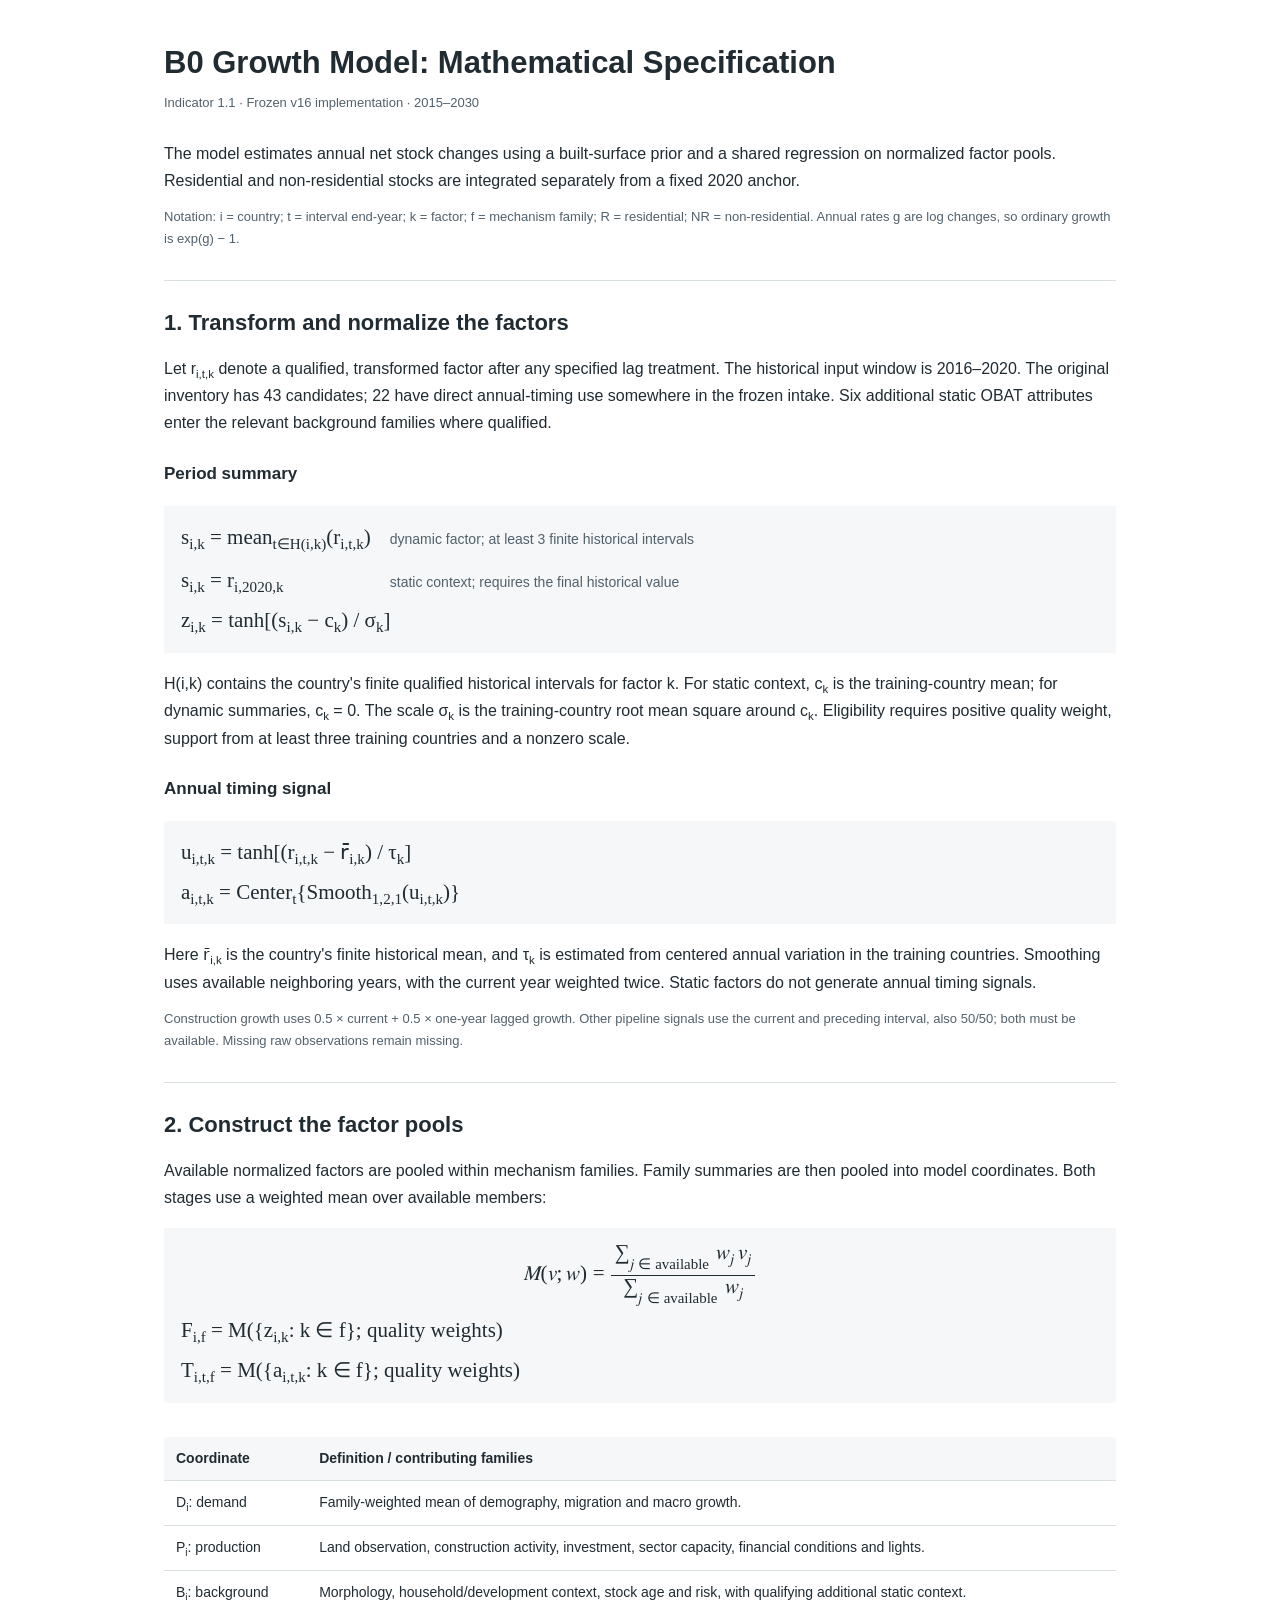
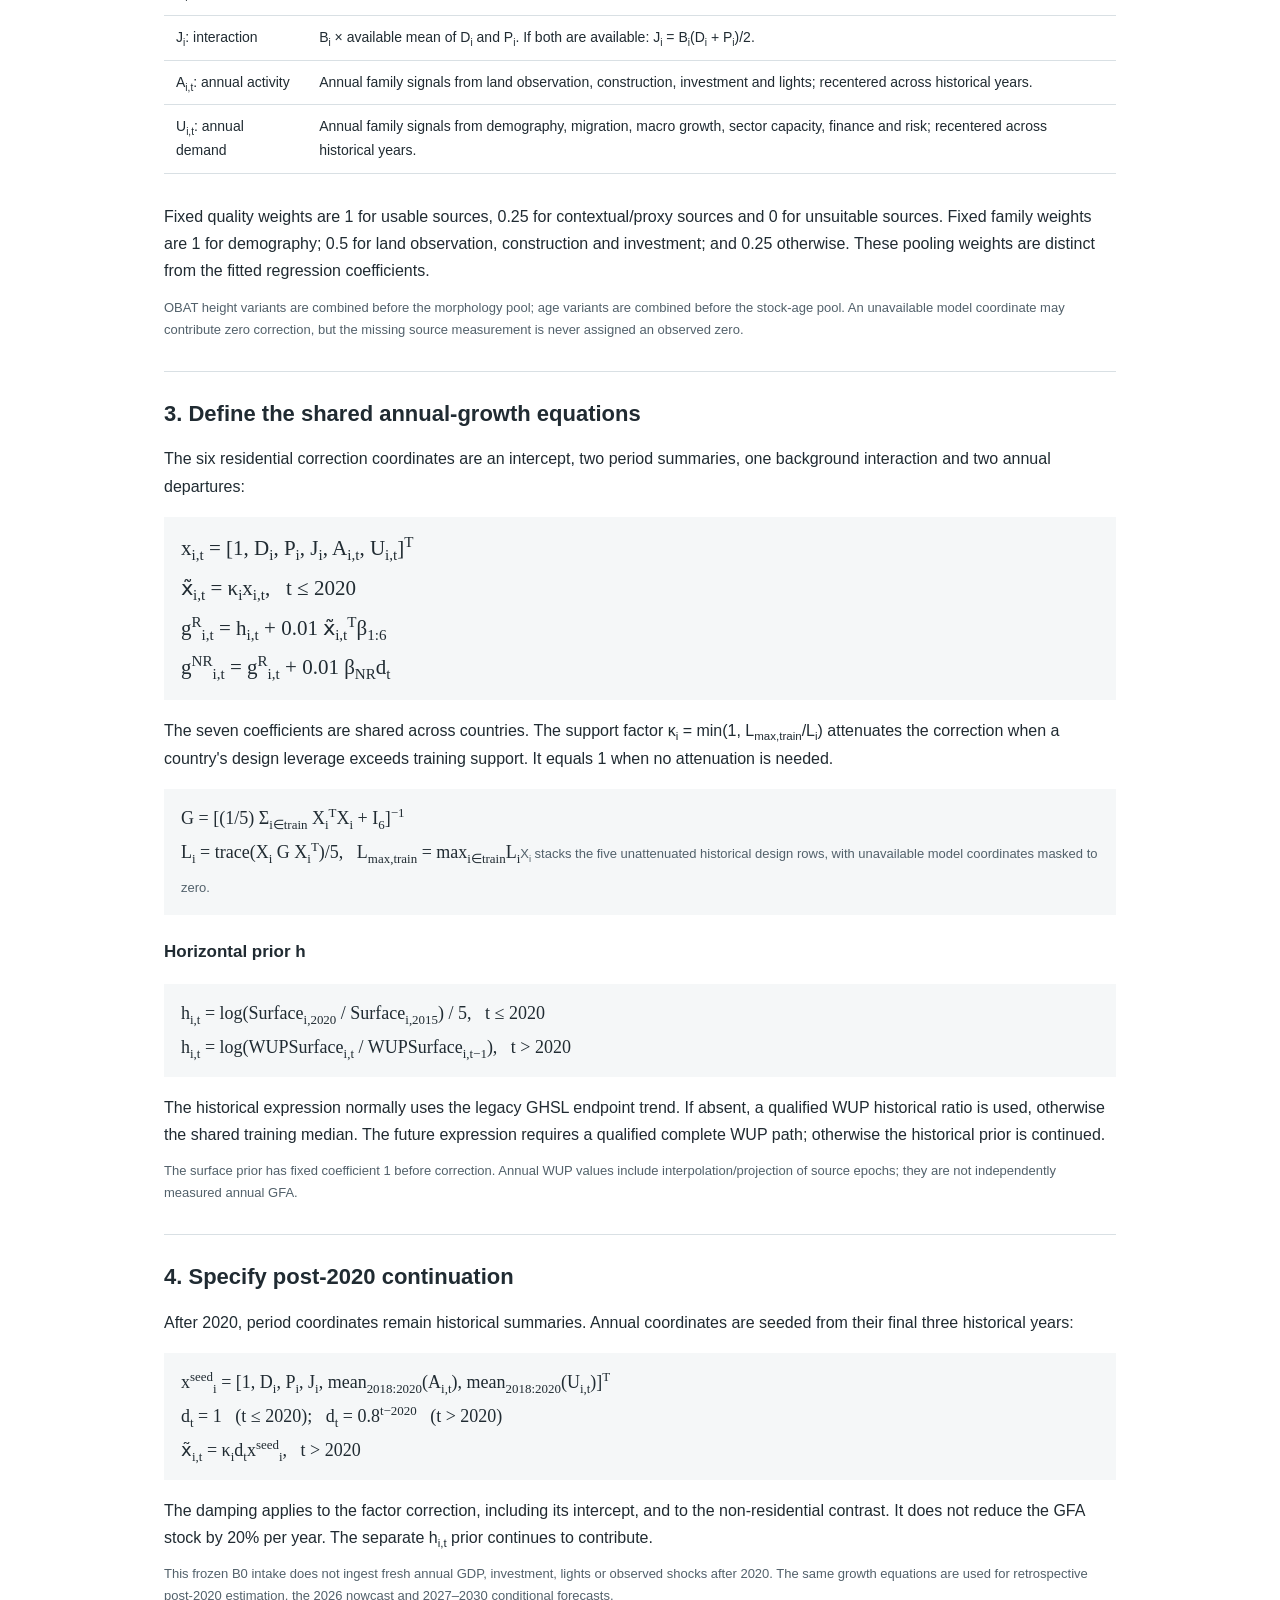
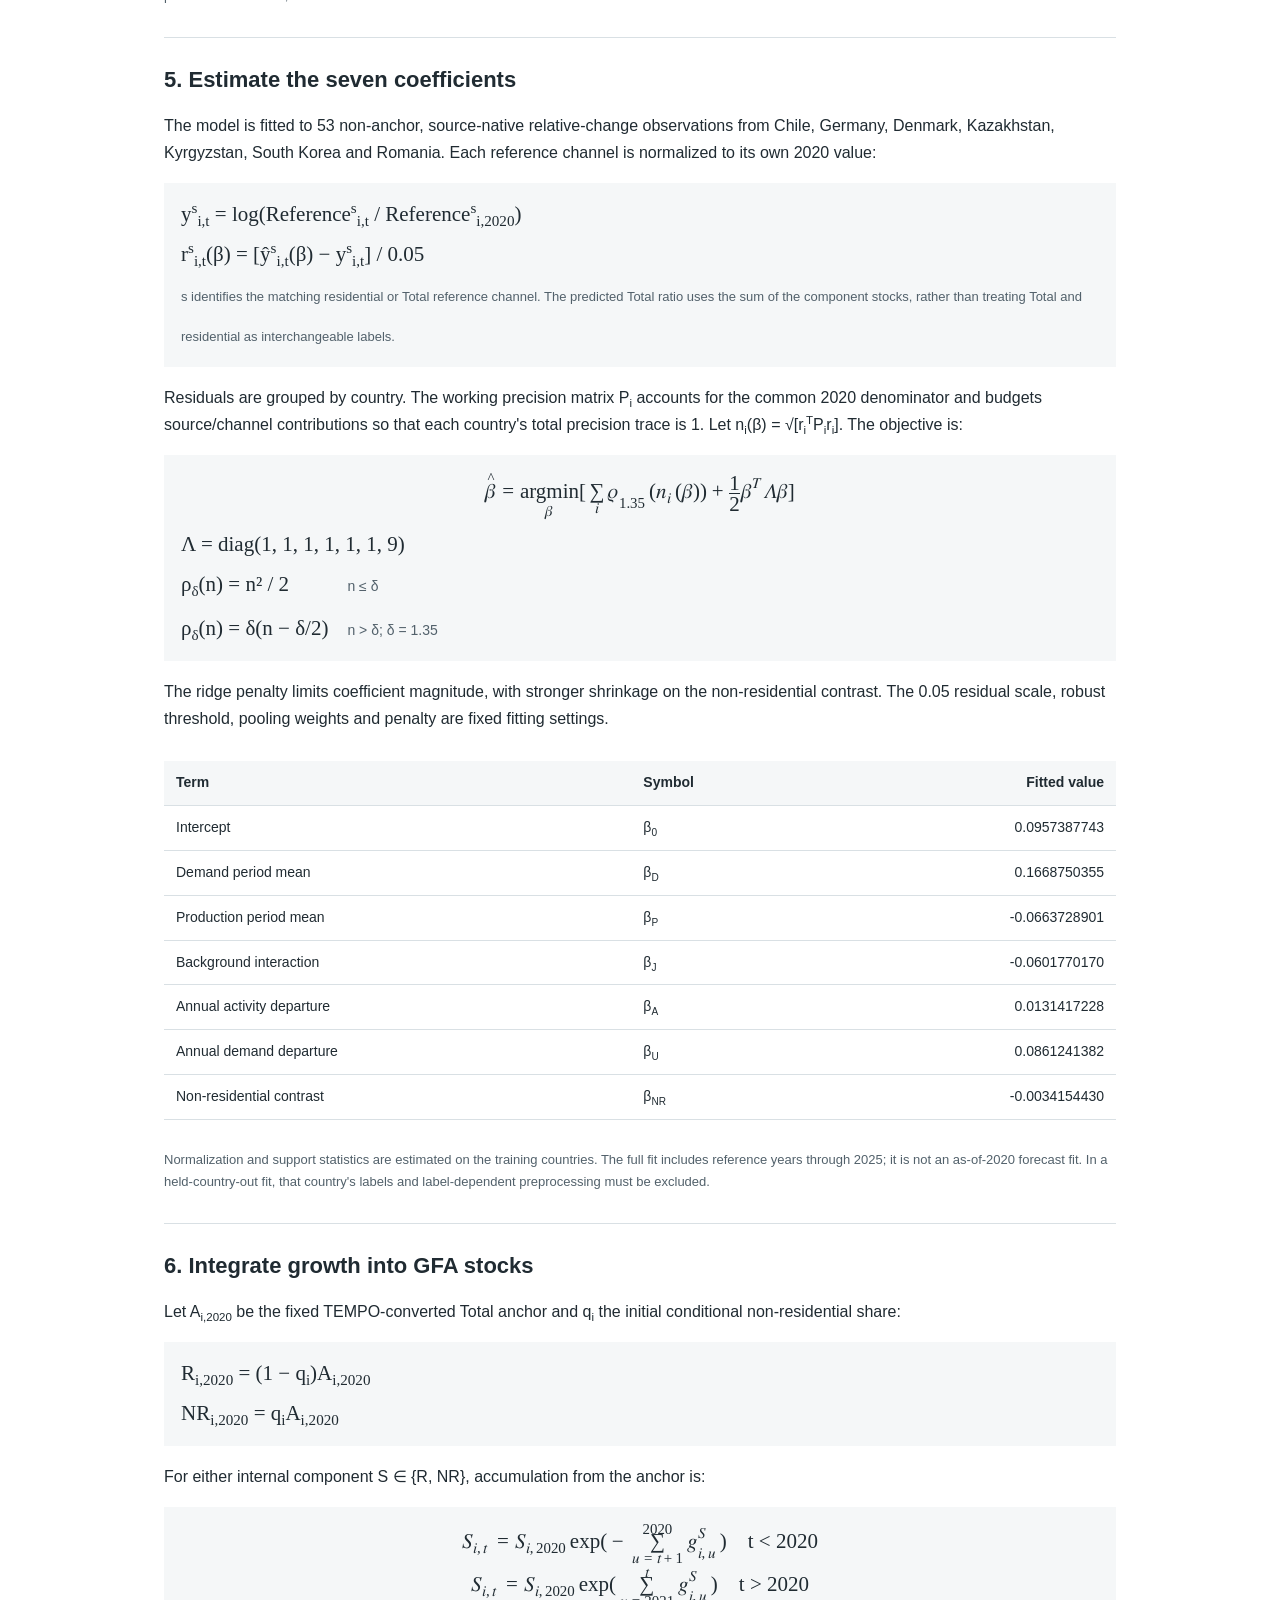
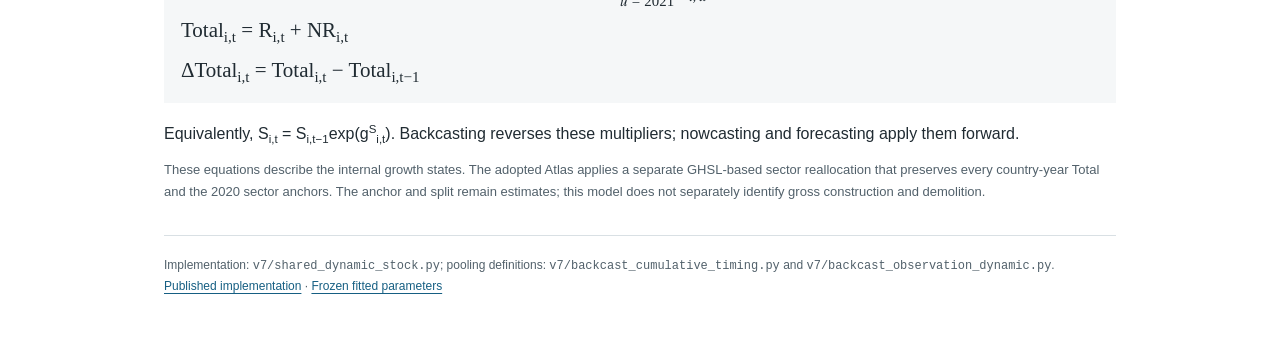
==== commit 74c138d8: "Replace growth explainer with mathematical model specification" ====
--- a/growth-model/index.html
+++ b/growth-model/index.html
@@ -3,164 +3,129 @@
 <head>
 <meta charset="utf-8">
 <meta name="viewport" content="width=device-width,initial-scale=1">
-<meta name="description" content="How the frozen Indicator 1.1 B0 model turns qualified factors into annual residential, non-residential and total GFA estimates for 2015–2030. Equations, weights and a reproducible Germany example.">
-<meta name="color-scheme" content="light">
-<title>How the Growth Model Works · Indicator 1.1</title>
+<meta name="description" content="Mathematical specification of the frozen B0 GFA growth model: normalized factor pools, shared rate equations, regularized estimation and stock integration, 2015–2030.">
+<title>B0 Growth Model — Mathematical Specification</title>
 <style>
-:root{--ink:#172e3d;--muted:#536977;--paper:#fafbf9;--white:#fff;--line:#d8e2e5;--blue:#17658b;--green:#087560;--orange:#9f5d16;--wash:#eef4f6;--soft:#eaf4ef;--radius:14px}
-*{box-sizing:border-box}html{scroll-behavior:smooth;scroll-padding-top:92px}body{margin:0;background:var(--paper);color:var(--ink);font:16px/1.65 -apple-system,BlinkMacSystemFont,"Segoe UI",sans-serif}a{color:var(--blue);text-underline-offset:4px}a:hover{text-decoration-thickness:2px}button,input,select{font:inherit}button,select{cursor:pointer}button:focus-visible,a:focus-visible,input:focus-visible,summary:focus-visible,select:focus-visible{outline:3px solid var(--blue);outline-offset:4px}button{background:var(--white);border:1px solid var(--line);color:var(--ink);border-radius:8px;padding:8px 14px}button:hover{background:var(--wash)}button:disabled{opacity:.4;cursor:default}.skip{position:absolute;top:-80px;left:10px;background:var(--white);padding:10px;z-index:30}.skip:focus{top:10px}.wrap{max-width:1160px;margin:auto;padding:0 34px}.topbar{border-bottom:1px solid var(--line);background:var(--white)}.topbar .wrap{display:flex;justify-content:space-between;gap:16px;align-items:center;padding-top:15px;padding-bottom:15px}.brand{font-size:13px;font-weight:700;letter-spacing:.08em;text-transform:uppercase;text-decoration:none;color:var(--ink)}.toolbar{display:flex;flex-wrap:wrap;gap:8px}.toolbar button{font-size:13px}.hero{padding-top:62px;padding-bottom:38px}.eyebrow{text-transform:uppercase;letter-spacing:.12em;color:var(--blue);font-size:12px;font-weight:700}.hero h1{font-size:clamp(36px,5.6vw,63px);line-height:1.08;letter-spacing:-.045em;max-width:850px;margin:17px 0 24px}.lead{font-size:20px;line-height:1.55;max-width:900px}.muted{color:var(--muted)}.small{font-size:13px}.scope{font-size:13px;color:var(--muted);margin-top:16px}.statline{display:flex;flex-wrap:wrap;gap:15px 30px;border-top:1px solid var(--line);border-bottom:1px solid var(--line);padding:20px 0;margin-top:32px}.statline div{font-size:13px;color:var(--muted)}.statline strong{display:block;font-size:29px;color:var(--ink);line-height:1.15;font-variant-numeric:tabular-nums}.jump{position:sticky;top:0;z-index:10;background:rgba(250,251,249,.97);border-bottom:1px solid var(--line);backdrop-filter:blur(8px)}.jump .wrap{display:flex;gap:20px;flex-wrap:wrap;padding-top:12px;padding-bottom:12px}.jump a{font-size:13px;font-weight:600;text-decoration:none}.section{padding-top:52px;padding-bottom:44px;border-bottom:1px solid var(--line)}h2{font-size:30px;line-height:1.2;letter-spacing:-.025em;margin:6px 0 20px}h3{font-size:19px;margin:8px 0 12px}h4{font-size:16px;margin:0 0 8px}p{margin:12px 0}ul,ol{padding-left:23px}li{margin:6px 0}.flow{display:grid;grid-template-columns:repeat(5,minmax(0,1fr));gap:22px;margin:30px 0}.flow>div{position:relative;border-top:3px solid var(--blue);padding:13px 0 0}.flow>div:not(:last-child):after{content:'→';position:absolute;right:-19px;top:23px;color:var(--muted)}.flow span{display:block;font-size:12px;color:var(--muted);margin-top:4px}.pools{display:grid;grid-template-columns:repeat(3,minmax(0,1fr));gap:18px;margin:25px 0}.pool{background:var(--white);border:1px solid var(--line);border-radius:var(--radius);padding:22px}.pool .symbol{color:var(--blue);font:600 32px/1.2 Georgia,serif;margin:0 0 12px}.pool p{font-size:14px}.callout{border-left:3px solid var(--blue);background:var(--wash);padding:17px 22px;margin:22px 0}.callout p{margin:0}.callout.green{background:var(--soft);border-color:var(--green)}.split{display:grid;grid-template-columns:1fr 1fr;gap:30px}.equation{font-family:Georgia,"Times New Roman",serif;font-size:clamp(20px,2.8vw,28px);line-height:1.65;overflow-wrap:anywhere;background:var(--white);padding:22px 25px;border:1px solid var(--line);border-radius:var(--radius);margin:22px 0}.equation .sub{font-family:-apple-system,BlinkMacSystemFont,"Segoe UI",sans-serif;font-size:13px;color:var(--muted);display:block;margin-top:8px}.equation small{font-size:18px}.table-wrap{overflow-x:auto;margin:20px 0}table{width:100%;border-collapse:collapse;text-align:left;font-size:14px}th{font-size:12px;letter-spacing:.03em;text-transform:uppercase;color:var(--muted);background:#f1f5f5}th,td{padding:12px 13px;border-bottom:1px solid var(--line);vertical-align:top}.num{text-align:right;font-variant-numeric:tabular-nums;white-space:nowrap}td code,code{font:13px/1.6 ui-monospace,SFMono-Regular,Consolas,monospace;overflow-wrap:anywhere}details{background:var(--white);border:1px solid var(--line);border-radius:10px;padding:15px 20px;margin:16px 0}summary{cursor:pointer;font-weight:600}details[open]>summary{margin-bottom:15px}.note-grid{display:grid;grid-template-columns:1fr 1fr;gap:18px}.note-grid article{padding:20px 0;border-top:1px solid var(--line)}.controls{display:grid;grid-template-columns:1fr auto;gap:24px;align-items:end;border-bottom:1px solid var(--line);padding:20px 0}.year-field label{display:flex;justify-content:space-between;gap:16px;font-weight:600}.year-field output{font-variant-numeric:tabular-nums;color:var(--blue)}input[type=range]{display:block;width:100%;accent-color:var(--blue);margin-top:17px}select{padding:9px 12px;border:1px solid var(--line);border-radius:8px;background:var(--white);color:var(--ink);max-width:100%}.results{display:grid;grid-template-columns:repeat(3,minmax(0,1fr));gap:16px;margin:24px 0}.result{padding:18px;background:var(--white);border:1px solid var(--line);border-radius:var(--radius)}.result .label{font-size:12px;color:var(--muted)}.result strong{display:block;font-size:25px;line-height:1.3;font-variant-numeric:tabular-nums;margin:7px 0}.result small{display:block;color:var(--muted);font-size:12px}.result:last-child{background:var(--soft)}.arithmetic{font-size:20px;font-variant-numeric:tabular-nums;line-height:1.65;overflow-wrap:anywhere}.arithmetic b{color:var(--green)}.chart-shell{margin:25px 0}.chart-shell svg{width:100%;height:auto;display:block;background:var(--white)}.chart-key{display:flex;flex-wrap:wrap;gap:18px;font-size:12px;margin-top:10px}.phase{padding-left:12px;border-left:4px solid}.phase.back{border-color:var(--blue)}.phase.now{border-color:var(--green)}.phase.fore{border-color:var(--orange)}.phase-table td:first-child{font-weight:600;min-width:155px}.evidence{display:grid;grid-template-columns:repeat(3,minmax(0,1fr));gap:23px}.evidence article{padding:20px 0;border-top:3px solid var(--line)}.evidence .status{font-size:11px;font-weight:700;letter-spacing:.05em;color:var(--blue)}.evidence p{font-size:14px}.source-list{display:grid;gap:12px;font-size:13px}.source-list code{display:block;font-size:11px;color:var(--muted);word-break:break-all}.footer{padding:30px 0 50px;font-size:13px;color:var(--muted)}.pill{font-size:11px;display:inline-block;border-radius:20px;background:var(--wash);padding:2px 8px;color:var(--muted)}.inventory-table td{min-width:130px}.inventory-table td:nth-child(2){min-width:230px}.inventory-table td:last-child{min-width:290px}#action-status{min-height:24px}.source-path{overflow-wrap:anywhere}.number{font-variant-numeric:tabular-nums}.button-link{display:inline-block;border:1px solid var(--line);border-radius:8px;padding:8px 14px;background:var(--white);text-decoration:none;font-size:13px}.live-screen{min-height:18px}.no-js{padding:12px;background:#fff3df}.two-weights{border-collapse:collapse}.two-weights th{width:25%}.mono-equation{font:14px/1.8 ui-monospace,SFMono-Regular,Consolas,monospace;white-space:pre-wrap;overflow-wrap:anywhere}.formula-term{white-space:nowrap}.section:last-child{border:0}
-@media(max-width:760px){.wrap{padding:0 20px}.hero{padding-top:35px}.hero h1{font-size:40px}.lead{font-size:18px}.jump .wrap{gap:10px 17px}.flow{grid-template-columns:1fr;gap:8px}.flow>div{padding:10px 0 18px}.flow>div:not(:last-child):after{content:'↓';right:0;top:auto;bottom:-2px}.pools,.split,.note-grid,.evidence{grid-template-columns:1fr}.controls{grid-template-columns:1fr;gap:12px}.results{grid-template-columns:1fr}.result strong{font-size:24px}.equation{padding:17px;font-size:22px}.section{padding-top:38px}.topbar .wrap{align-items:flex-start;flex-direction:column}.toolbar{gap:6px}h2{font-size:27px}.source-list code{font-size:11px}.statline{gap:16px 24px}}
-@media print{body{background:#fff;font-size:10pt}.wrap{max-width:none;padding:0}.jump,.toolbar,.controls,.skip,.no-print{display:none!important}.hero{padding-top:10px}.hero h1{font-size:30pt}.lead{font-size:13pt}.section{padding:20px 0}details{break-inside:avoid}.pool,.equation,.result{break-inside:avoid}h2,h3{break-after:avoid}.chart-shell{break-inside:avoid}.source-list code{font-size:7pt}.statline strong{font-size:20pt}.topbar{border:0}.hero .statline{margin-top:10px}.chart-shell svg{max-height:270px}}
-@media(prefers-reduced-motion:reduce){html{scroll-behavior:auto}}
+*{box-sizing:border-box}html{color-scheme:light}body{margin:0;background:#fff;color:#202b32;font:16px/1.7 -apple-system,BlinkMacSystemFont,"Segoe UI",sans-serif}main{max-width:1020px;margin:0 auto;padding:44px 34px 60px}h1{font-size:31px;line-height:1.25;margin:0 0 9px;font-weight:650}h2{font-size:22px;line-height:1.35;margin:0 0 17px}h3{font-size:17px;margin:23px 0 8px}p{margin:12px 0}.meta,.note{font-size:13px;color:#52616b}.meta{margin:0 0 26px}.section{border-top:1px solid #d9e0e4;margin-top:30px;padding-top:27px}.eq{font-family:"Cambria Math","STIX Two Math",Georgia,"Times New Roman",serif;font-size:21px;line-height:1.9;margin:17px 0;padding:12px 17px;background:#f5f7f8;overflow-wrap:anywhere}.eq .row{display:block}.eq .explain{font-family:-apple-system,BlinkMacSystemFont,"Segoe UI",sans-serif;font-size:13px;line-height:1.65;color:#52616b;margin-top:5px}sub,sup{font-size:.72em;line-height:0}math{font-family:"Cambria Math","STIX Two Math",serif;font-size:1em}math[display=block]{margin:5px 0;text-align:left}table{border-collapse:collapse;width:100%;font-size:14px;margin:17px 0;text-align:left}th,td{padding:10px 12px;border-bottom:1px solid #d9e0e4;vertical-align:top}th{background:#f5f7f8;font-weight:600}.num{text-align:right;font-variant-numeric:tabular-nums;white-space:nowrap}.table-wrap{overflow-x:auto}a{color:#165f83;text-underline-offset:3px}code{font:12px/1.6 ui-monospace,SFMono-Regular,Consolas,monospace;overflow-wrap:anywhere}.source{border-top:1px solid #d9e0e4;margin-top:32px;padding-top:19px;font-size:12px;color:#52616b}.case{display:grid;grid-template-columns:auto 1fr;gap:4px 19px;align-items:baseline}.case>span:nth-child(even){font-family:-apple-system,BlinkMacSystemFont,"Segoe UI",sans-serif;font-size:14px;color:#52616b}.coefficient-table td:first-child{min-width:180px}.eq-small{font-size:18px}
+@media(max-width:650px){main{padding:27px 18px 40px}h1{font-size:27px}h2{font-size:21px}.eq{font-size:19px;padding:11px 12px}.eq-small{font-size:17px}table{font-size:13px}th,td{padding:9px}.case{grid-template-columns:1fr;gap:2px}.case>span:nth-child(even){margin-bottom:10px}math[display=block]{overflow-x:auto;max-width:100%}}
+@media print{main{max-width:none;padding:0}body{font-size:10pt}h1{font-size:23pt}h2{font-size:15pt}.section{margin-top:17px;padding-top:17px}.eq{font-size:14pt;break-inside:avoid}table{font-size:9pt}.source,.note,.meta{font-size:8pt}h2,h3{break-after:avoid}}
 </style>
 </head>
-<body>
-<a class="skip" href="#main">Skip to model explanation</a>
-<header class="topbar"><div class="wrap"><a class="brand" href="https://jianzbit.github.io/gfa-backcasting-atlas/">Indicator 1.1 · Global Floorspace Atlas</a><div class="toolbar"><button id="save-page" type="button">Save offline HTML</button><button id="print-page" type="button">Print / PDF</button><button id="save-data" type="button">Calculation data</button></div></div></header>
-<main id="main">
-<div class="wrap hero">
-<div class="eyebrow">Growth model · Frozen B0 / v16 · Method note</div>
-<h1>How do factors become<br>annual floor area?</h1>
-<p class="lead">Start with a fixed 2020 GFA estimate. Use qualified factors to adjust a built-surface growth path. Then calculate residential and non-residential stocks backward and forward, one year at a time.</p>
-<p class="scope">English detailed companion to the pipeline · Prepared 30 October 2026 · Fully self-contained; the calculations below also work offline.</p>
-<div class="statline" aria-label="Model dimensions"><div><strong>43</strong>original candidates</div><div><strong>22</strong>features with direct annual-timing use</div><div><strong>7</strong>shared fitted coefficients</div><div><strong>7</strong>development countries</div><div><strong>53</strong>relative-change observations</div></div>
-<div id="action-status" class="small muted" role="status"></div>
+<body><main>
+<h1>B0 Growth Model: Mathematical Specification</h1>
+<p class="meta">Indicator 1.1 · Frozen v16 implementation · 2015–2030</p>
+<p>The model estimates annual net stock changes using a built-surface prior and a shared regression on normalized factor pools. Residential and non-residential stocks are integrated separately from a fixed 2020 anchor.</p>
+<p class="note">Notation: i = country; t = interval end-year; k = factor; f = mechanism family; R = residential; NR = non-residential. Annual rates g are log changes, so ordinary growth is exp(g) − 1.</p>
+
+<section class="section" id="transformation">
+<h2>1. Transform and normalize the factors</h2>
+<p>Let r<sub>i,t,k</sub> denote a qualified, transformed factor after any specified lag treatment. The historical input window is 2016–2020. The original inventory has 43 candidates; 22 have direct annual-timing use somewhere in the frozen intake. Six additional static OBAT attributes enter the relevant background families where qualified.</p>
+<h3>Period summary</h3>
+<div class="eq">
+<div class="case"><span>s<sub>i,k</sub> = mean<sub>t∈H(i,k)</sub>(r<sub>i,t,k</sub>)</span><span>dynamic factor; at least 3 finite historical intervals</span><span>s<sub>i,k</sub> = r<sub>i,2020,k</sub></span><span>static context; requires the final historical value</span></div>
+<span class="row">z<sub>i,k</sub> = tanh[(s<sub>i,k</sub> − c<sub>k</sub>) / σ<sub>k</sub>]</span>
 </div>
-<nav class="jump" aria-label="On this page"><div class="wrap"><a href="#pools">1. Factor pools</a><a href="#equation">2. Shared equation</a><a href="#example">3. Germany example</a><a href="#periods">4. Three periods</a><a href="#training">5. Training</a><a href="#evidence">6. Evidence & sources</a></div></nav>
-<div class="wrap">
-<section class="section" id="pools">
-<div class="eyebrow">Step 1 · Prepare the information</div><h2>Pool related factors before fitting.</h2>
-<p>The model does not fit 43 separate factor weights. It first organizes qualified inputs into mechanism families, then combines those families into a small set of model coordinates. Different countries use the qualified inputs available to them.</p>
-<div class="flow" aria-label="Input preparation sequence"><div><b>Check quality</b><span>Definition, dates, coverage and support</span></div><div><b>Transform & lag</b><span>Comparable signals and relevant delays</span></div><div><b>Normalize</b><span>Scales estimated on training countries</span></div><div><b>Pool families</b><span>Combine available related signals</span></div><div><b>Build coordinates</b><span>Period context + annual departures</span></div></div>
-<div class="pools">
-<article class="pool"><div class="symbol">D</div><h3>Demand</h3><p><b>Population, urban population, working-age population, migration and GDP growth.</b></p><p>Describes the demographic and economic conditions associated with floorspace demand. The period coordinate summarizes historical growth conditions.</p></article>
-<article class="pool"><div class="symbol">P</div><h3>Production & activity</h3><p><b>Land change, construction, investment, services/manufacturing, finance and nighttime lights.</b></p><p>Describes construction capacity and related activity. Investment and construction indicators remain proxies; their percentage growth is not directly applied to the entire GFA stock.</p></article>
-<article class="pool"><div class="symbol">B → J</div><h3>Background context</h3><p><b>Building morphology, development level, stock age, household context and risk.</b></p><p>Qualifying context modifies the demand/production relationship through an interaction, J. Static values do not become newly observed annual changes.</p></article>
+<p>H(i,k) contains the country's finite qualified historical intervals for factor k. For static context, c<sub>k</sub> is the training-country mean; for dynamic summaries, c<sub>k</sub> = 0. The scale σ<sub>k</sub> is the training-country root mean square around c<sub>k</sub>. Eligibility requires positive quality weight, support from at least three training countries and a nonzero scale.</p>
+<h3>Annual timing signal</h3>
+<div class="eq">
+<span class="row">u<sub>i,t,k</sub> = tanh[(r<sub>i,t,k</sub> − r̄<sub>i,k</sub>) / τ<sub>k</sub>]</span>
+<span class="row">a<sub>i,t,k</sub> = Center<sub>t</sub>{Smooth<sub>1,2,1</sub>(u<sub>i,t,k</sub>)}</span>
 </div>
-<div class="split"><div><h3>A: annual activity departures</h3><p>Uses within-country deviations in land observation, construction, investment and lights. It describes whether a year is stronger or weaker than that country's historical average.</p></div><div><h3>U: annual demand departures</h3><p>Uses within-country deviations in demography, migration, GDP, sector activity, financial conditions and risk. These terms help shape the timing of the historical trajectory.</p></div></div>
-<div class="callout"><p><b>Two kinds of weights:</b> fixed quality/family weights combine the inputs into pools; fitted coefficients determine how the resulting coordinates adjust log growth. These are different operations.</p></div>
-<details><summary>See normalization, pooling, lag and missing-data rules</summary>
-<ol><li><b>Historical input window:</b> the frozen annual feature intake uses 2016–2020 intervals. Annual-source status alone does not mean an input supplies usable annual variation.</li><li><b>Period signals:</b> non-static factors need at least three finite historical intervals for a country summary. Static context uses the final qualified historical context once. Training-country support and a nonzero scale are required.</li><li><b>Normalization:</b> period signals are scaled using training-country summaries and bounded with tanh. Static levels are also centered on the training-country mean. Annual signals are centered within country, scaled using training-country annual variation, bounded, locally smoothed with relative weights 1–2–1 over available neighbors, and recentered.</li><li><b>Lag handling:</b> construction value-added combines current and one-year lagged growth with fixed 50/50 weights, requiring both values. Other pipeline signals combine the current and preceding available annual interval, also 50/50; the first unsupported interval remains missing.</li><li><b>Quality weights:</b> qualified globally usable or geographically limited signals receive weight 1; contextual/proxy signals receive 0.25; unsuitable signals receive 0. Family weights are 1 for demography; 0.5 for land observation, construction and investment; 0.25 for the other families. These are fixed working rules, not calibrated probabilities.</li><li><b>Available-member pooling:</b> a missing raw measurement stays missing and is omitted from its pool. At the model-operator stage, an unavailable coordinate may contribute zero correction; this does not assert that the missing population, investment or other measurement is zero.</li><li><b>Support attenuation:</b> the pooled correction is reduced when design leverage exceeds the training-country support. The rule is shared; it has not independently established prediction accuracy outside that support.</li></ol>
-<p class="small muted">Related OBAT height and age attributes are pooled so that several variants from the same source do not each receive a separate mechanism vote.</p>
-</details>
-<details><summary>Open the complete original 43-feature inventory</summary><p class="small">This is the audited original inventory. The B0 encoder additionally includes six static OBAT attributes: non-residential footprint share, median height, height spread, mean footprint size, pre-1980 cohort share and 2010–2020 cohort share. The WUP horizontal path is another separate source input.</p><div class="table-wrap"><table class="inventory-table"><thead><tr><th>ID</th><th>Feature</th><th>Source / resolution</th><th>Actual B0 role</th></tr></thead><tbody id="inventory-body"></tbody></table></div></details>
+<p>Here r̄<sub>i,k</sub> is the country's finite historical mean, and τ<sub>k</sub> is estimated from centered annual variation in the training countries. Smoothing uses available neighboring years, with the current year weighted twice. Static factors do not generate annual timing signals.</p>
+<p class="note">Construction growth uses 0.5 × current + 0.5 × one-year lagged growth. Other pipeline signals use the current and preceding interval, also 50/50; both must be available. Missing raw observations remain missing.</p>
 </section>
-<section class="section" id="equation">
-<div class="eyebrow">Step 2 · Estimate annual net growth</div><h2>One shared equation, different country inputs.</h2>
-<p>For residential stock, the frozen model adds a low-dimensional factor-pool adjustment to a horizontal built-surface prior. It estimates <b>net stock growth</b>; new construction and demolition are not separately identified.</p>
-<div class="equation" aria-label="Residential annual log growth equals horizontal prior plus one hundredth times the shared weighted factor coordinates">g<sup>R</sup><sub>i,t</sub> = h<sub>i,t</sub> + 0.01 × [β<sub>0</sub> + β<sub>D</sub>D<sub>i</sub> + β<sub>P</sub>P<sub>i</sub> + β<sub>J</sub>J<sub>i</sub> + β<sub>A</sub>A<sub>i,t</sub> + β<sub>U</sub>U<sub>i,t</sub>]<span class="sub">Readable historical form. The implementation applies shared support attenuation; after 2020 it also damps the correction coordinates, including the intercept.</span></div>
-<div class="table-wrap"><table><thead><tr><th>Symbol</th><th>Meaning</th><th>How it enters</th></tr></thead><tbody><tr><td>h</td><td>Horizontal built-surface log-growth prior</td><td>Fixed coefficient 1 before the learned correction</td></tr><tr><td>D, P</td><td>Historical demand and production summaries</td><td>Period coordinates, not direct GDP/population growth rates</td></tr><tr><td>J</td><td>Background × available mean of demand and production</td><td>Background interaction; no separate free-standing background coefficient</td></tr><tr><td>A, U</td><td>Centered annual activity and demand departures</td><td>Year-to-year timing variation during the historical intake</td></tr><tr><td>β</td><td>Shared fitted coefficients</td><td>Same values across countries; country inputs and availability differ</td></tr></tbody></table></div>
-<div class="equation">g<sup>NR</sup><sub>i,t</sub> = g<sup>R</sup><sub>i,t</sub> + 0.01 × β<sub>NR</sub> × d<sub>t</sub><span class="sub">d = 1 through 2020; d = 0.8<sup>t−2020</sup> afterward. The seventh coefficient supplies the shared non-residential contrast.</span></div>
-<details><summary>Show all seven fitted coefficients</summary><div class="table-wrap"><table><thead><tr><th>Term</th><th class="num">Fitted coefficient</th><th>Interpretation</th></tr></thead><tbody id="coefficient-body"></tbody></table></div><p class="small muted">These coefficients act on normalized pooled coordinates, then on a 0.01 rate scale. They are neither raw-factor elasticities nor causal effects. A negative pooled coefficient does not establish that every raw member reduces GFA.</p></details>
-<details><summary>Where does the built-surface prior come from?</summary><p><b>Through 2020:</b> normally the legacy GHSL 2015–2020 endpoint mean, h = log(surface<sub>2020</sub> / surface<sub>2015</sub>) / 5. It is a multi-year average repeated across annual intervals, not five independent annual building observations.</p><p><b>After 2020:</b> a qualified GHS-WUP built-surface path supplies annual log changes. Source epochs and their interpolation/projection provide that path; they do not measure a new building height every year.</p><p><b>Fallbacks:</b> when the historical prior is absent, use a qualified WUP historical endpoint ratio, otherwise the shared training-country median. When the future WUP path lacks the required support, retain the historical horizontal prior.</p><p class="small muted">Built surface measures horizontal occupation. It is not floor area, and its fixed coefficient in B0 is an assumption before the learned adjustment.</p></details>
+
+<section class="section" id="pooling">
+<h2>2. Construct the factor pools</h2>
+<p>Available normalized factors are pooled within mechanism families. Family summaries are then pooled into model coordinates. Both stages use a weighted mean over available members:</p>
+<div class="eq">
+<math display="block" aria-label="Available weighted mean equals the sum of weights times values divided by the sum of weights"><mrow><mi>M</mi><mo>(</mo><mi>v</mi><mo>;</mo><mi>w</mi><mo>)</mo><mo>=</mo><mfrac><mrow><munder><mo>∑</mo><mrow><mi>j</mi><mo>∈</mo><mi>available</mi></mrow></munder><msub><mi>w</mi><mi>j</mi></msub><msub><mi>v</mi><mi>j</mi></msub></mrow><mrow><munder><mo>∑</mo><mrow><mi>j</mi><mo>∈</mo><mi>available</mi></mrow></munder><msub><mi>w</mi><mi>j</mi></msub></mrow></mfrac></mrow></math>
+<span class="row">F<sub>i,f</sub> = M({z<sub>i,k</sub>: k ∈ f}; quality weights)</span>
+<span class="row">T<sub>i,t,f</sub> = M({a<sub>i,t,k</sub>: k ∈ f}; quality weights)</span>
+</div>
+<div class="table-wrap"><table><thead><tr><th>Coordinate</th><th>Definition / contributing families</th></tr></thead><tbody>
+<tr><td>D<sub>i</sub>: demand</td><td>Family-weighted mean of demography, migration and macro growth.</td></tr>
+<tr><td>P<sub>i</sub>: production</td><td>Land observation, construction activity, investment, sector capacity, financial conditions and lights.</td></tr>
+<tr><td>B<sub>i</sub>: background</td><td>Morphology, household/development context, stock age and risk, with qualifying additional static context.</td></tr>
+<tr><td>J<sub>i</sub>: interaction</td><td>B<sub>i</sub> × available mean of D<sub>i</sub> and P<sub>i</sub>. If both are available: J<sub>i</sub> = B<sub>i</sub>(D<sub>i</sub> + P<sub>i</sub>)/2.</td></tr>
+<tr><td>A<sub>i,t</sub>: annual activity</td><td>Annual family signals from land observation, construction, investment and lights; recentered across historical years.</td></tr>
+<tr><td>U<sub>i,t</sub>: annual demand</td><td>Annual family signals from demography, migration, macro growth, sector capacity, finance and risk; recentered across historical years.</td></tr>
+</tbody></table></div>
+<p>Fixed quality weights are 1 for usable sources, 0.25 for contextual/proxy sources and 0 for unsuitable sources. Fixed family weights are 1 for demography; 0.5 for land observation, construction and investment; and 0.25 otherwise. These pooling weights are distinct from the fitted regression coefficients.</p>
+<p class="note">OBAT height variants are combined before the morphology pool; age variants are combined before the stock-age pool. An unavailable model coordinate may contribute zero correction, but the missing source measurement is never assigned an observed zero.</p>
 </section>
-<section class="section" id="example">
-<div class="eyebrow">Step 3 · Follow a real calculation</div><h2>Germany, one year at a time.</h2>
-<p>Choose an interval end-year to see its actual encoded coordinates, fitted contributions and resulting stock update. The default example is 2020 → 2021.</p>
-<noscript><p class="no-js">Enable JavaScript to use the year controls and view the embedded calculation tables. The method explanation remains readable without it.</p></noscript>
-<div class="controls"><div class="year-field"><label for="example-year"><span>Interval end-year</span><output id="year-output" for="example-year">2021</output></label><input id="example-year" type="range" min="2016" max="2030" step="1" value="2021"></div><div><label for="example-sector" class="small muted">Internal dynamic component</label><br><select id="example-sector"><option value="residential">Residential</option><option value="non_residential">Non-residential</option></select></div></div>
-<p id="period-description" class="small muted"></p>
-<div class="results"><div class="result"><span class="label">1 · Built-surface log prior</span><strong id="h-value"></strong><small id="h-source"></small></div><div class="result"><span class="label">2 · Shared log-growth correction</span><strong id="correction-value"></strong><small id="correction-detail"></small></div><div class="result"><span class="label">3 · Annual log growth</span><strong id="g-value"></strong><small id="ordinary-growth"></small></div></div>
-<div class="callout green"><p id="stock-arithmetic" class="arithmetic"></p><p id="total-arithmetic" class="small" style="margin-top:10px"></p></div>
-<p id="calculation-announcement" class="small muted" aria-live="polite"></p>
-<details><summary>Where did the weighted factor-pool sum come from?</summary><p class="small">Each row multiplies an encoded coordinate by its frozen coefficient. The first six products are added, then multiplied by 0.01. The coordinates shown already include support attenuation and, after 2020, damping. The seventh term is added only to non-residential growth.</p><div class="table-wrap"><table><thead><tr><th>Term</th><th class="num">Encoded coordinate</th><th class="num">Coefficient</th><th class="num">Product before × 0.01</th></tr></thead><tbody id="term-body"></tbody><tfoot><tr><td colspan="3"><b>First six terms: pooled weighted sum</b></td><td id="weighted-sum" class="num"></td></tr></tfoot></table></div><p id="expanded-equation" class="mono-equation"></p></details>
-<div class="chart-shell"><svg id="trajectory" viewBox="0 0 1000 340" role="img" aria-labelledby="chart-title chart-desc"><title id="chart-title">Germany total GFA, frozen B0, 2015–2030</title><desc id="chart-desc">Model estimates in billion square metres. Three shaded periods indicate backcast, nowcast and forecast. Moving the year control highlights a year; it does not change the model.</desc></svg><div class="chart-key"><span class="phase back">Backcast · 2015–2020</span><span class="phase now">Nowcast · 2020–2026</span><span class="phase fore">Forecast · 2026–2030</span></div></div>
-<div class="callout"><p><b>Internal dynamics versus displayed sector allocation:</b> the arithmetic above uses B0's internal R/NR states. The adopted Atlas later redistributes the sector shares using relative GHSL sector-volume changes. That separate step preserves every country-year Total and the 2020 R/NR anchors. The chart shows that preserved Total.</p></div>
-<p class="small muted">Germany was a development country. This worked example demonstrates the calculation; it is not an independent validation example or an official German GFA series.</p>
+
+<section class="section" id="rates">
+<h2>3. Define the shared annual-growth equations</h2>
+<p>The six residential correction coordinates are an intercept, two period summaries, one background interaction and two annual departures:</p>
+<div class="eq">
+<span class="row">x<sub>i,t</sub> = [1, D<sub>i</sub>, P<sub>i</sub>, J<sub>i</sub>, A<sub>i,t</sub>, U<sub>i,t</sub>]<sup>T</sup></span>
+<span class="row">x̃<sub>i,t</sub> = κ<sub>i</sub>x<sub>i,t</sub>, &nbsp; t ≤ 2020</span>
+<span class="row">g<sup>R</sup><sub>i,t</sub> = h<sub>i,t</sub> + 0.01 x̃<sub>i,t</sub><sup>T</sup>β<sub>1:6</sub></span>
+<span class="row">g<sup>NR</sup><sub>i,t</sub> = g<sup>R</sup><sub>i,t</sub> + 0.01 β<sub>NR</sub>d<sub>t</sub></span>
+</div>
+<p>The seven coefficients are shared across countries. The support factor κ<sub>i</sub> = min(1, L<sub>max,train</sub>/L<sub>i</sub>) attenuates the correction when a country's design leverage exceeds training support. It equals 1 when no attenuation is needed.</p>
+<div class="eq eq-small"><span class="row">G = [(1/5) Σ<sub>i∈train</sub> X<sub>i</sub><sup>T</sup>X<sub>i</sub> + I<sub>6</sub>]<sup>−1</sup></span><span class="row">L<sub>i</sub> = trace(X<sub>i</sub> G X<sub>i</sub><sup>T</sup>)/5, &nbsp; L<sub>max,train</sub> = max<sub>i∈train</sub>L<sub>i</sub><span class="explain">X<sub>i</sub> stacks the five unattenuated historical design rows, with unavailable model coordinates masked to zero.</span></span></div>
+<h3>Horizontal prior h</h3>
+<div class="eq eq-small"><span class="row">h<sub>i,t</sub> = log(Surface<sub>i,2020</sub> / Surface<sub>i,2015</sub>) / 5, &nbsp; t ≤ 2020</span><span class="row">h<sub>i,t</sub> = log(WUPSurface<sub>i,t</sub> / WUPSurface<sub>i,t−1</sub>), &nbsp; t &gt; 2020</span></div>
+<p>The historical expression normally uses the legacy GHSL endpoint trend. If absent, a qualified WUP historical ratio is used, otherwise the shared training median. The future expression requires a qualified complete WUP path; otherwise the historical prior is continued.</p>
+<p class="note">The surface prior has fixed coefficient 1 before correction. Annual WUP values include interpolation/projection of source epochs; they are not independently measured annual GFA.</p>
 </section>
-<section class="section" id="periods">
-<div class="eyebrow">Step 4 · Build the complete trajectory</div><h2>One stock system. Three information periods.</h2>
-<p>The three period labels describe the available information and direction of calculation. B0 does not switch to three unrelated fitted models at 2020 and 2026.</p>
-<div class="equation">R<sub>2020</sub> = (1 − q) × Anchor<sub>2020</sub><br>NR<sub>2020</sub> = q × Anchor<sub>2020</sub><span class="sub">The anchor is a frozen TEMPO-based conversion estimate, not measured GFA. Initial q is a conditional non-residential volume-share allocation, with shared peer-median fallback where qualified composition is unavailable.</span></div>
-<div class="table-wrap"><table class="phase-table"><thead><tr><th>Period</th><th>Available information</th><th>Stock calculation</th></tr></thead><tbody><tr><td>Backcast<br>2015–2020</td><td>Historical factor window plus the horizontal prior. Annual departures can change the timing around the period context.</td><td>S<sub>2019</sub> = S<sub>2020</sub> / exp(g<sub>2020</sub>). Repeat backward; for 2015, reverse all five 2016–2020 growth intervals.</td></tr><tr><td>Nowcast<br>2020–2026</td><td>Qualified WUP surface path plus continued historical coordinates. 2020 is fixed; 2021–2025 are retrospective research estimates and 2026 is the current-year estimate.</td><td>S<sub>t</sub> = S<sub>t−1</sub> × exp(g<sub>t</sub>), separately for R and NR.</td></tr><tr><td>Forecast<br>2026–2030</td><td>Continue the same frozen rules and projected source path. Forecast outputs begin in 2027, using the estimated 2026 starting point.</td><td>Compound annual R and NR rates forward. Total<sub>t</sub> = R<sub>t</sub> + NR<sub>t</sub>.</td></tr></tbody></table></div>
-<h3>What exactly changes after 2020?</h3>
-<p>The historical demand, production and interaction coordinates are retained. Annual-variation coordinates are seeded from their final three historical years. The entire factor-correction design is then damped by <b>0.8<sup>t−2020</sup></b>. The horizontal prior remains separate.</p>
-<div class="table-wrap"><table><thead><tr><th>Year</th><th class="num">Damping factor</th><th>Meaning</th></tr></thead><tbody><tr><td>2021</td><td class="num">0.8000</td><td>80% of the historical correction seed</td></tr><tr><td>2023</td><td class="num">0.5120</td><td>51.2% of the correction seed</td></tr><tr><td>2026</td><td class="num">0.2621</td><td>26.2% of the correction seed</td></tr><tr><td>2030</td><td class="num">0.1074</td><td>10.7% of the correction seed</td></tr></tbody></table></div>
-<div class="callout"><p><b>What this does not mean:</b> GFA is not reduced by 20% each year. The original B0 does not ingest new annual GDP, investment, nighttime-light or observed shock data after 2020. The 2023 TEMPO update belongs to a separate P1 research experiment; it is not silently applied to this frozen B0.</p></div>
-<details><summary>Why a 2020–2023 surface/volume observation is not automatically a GFA growth rate</summary><p>A building product may change because of true expansion, vertical growth, detection, effective support or conversion assumptions. Even comparable footprint or volume change is not directly a recorded change in usable or gross floor area. B0's horizontal prior and the P1 evidence-update experiment must therefore remain distinguishable.</p><p>Similarly, modeled GHSL/WUP epochs and their annual interpolation are source-informed paths, not independent annual GFA observations.</p></details>
+
+<section class="section" id="continuation">
+<h2>4. Specify post-2020 continuation</h2>
+<p>After 2020, period coordinates remain historical summaries. Annual coordinates are seeded from their final three historical years:</p>
+<div class="eq eq-small">
+<span class="row">x<sup>seed</sup><sub>i</sub> = [1, D<sub>i</sub>, P<sub>i</sub>, J<sub>i</sub>, mean<sub>2018:2020</sub>(A<sub>i,t</sub>), mean<sub>2018:2020</sub>(U<sub>i,t</sub>)]<sup>T</sup></span>
+<span class="row">d<sub>t</sub> = 1 &nbsp; (t ≤ 2020); &nbsp; d<sub>t</sub> = 0.8<sup>t−2020</sup> &nbsp; (t &gt; 2020)</span>
+<span class="row">x̃<sub>i,t</sub> = κ<sub>i</sub>d<sub>t</sub>x<sup>seed</sup><sub>i</sub>, &nbsp; t &gt; 2020</span>
+</div>
+<p>The damping applies to the factor correction, including its intercept, and to the non-residential contrast. It does not reduce the GFA stock by 20% per year. The separate h<sub>i,t</sub> prior continues to contribute.</p>
+<p class="note">This frozen B0 intake does not ingest fresh annual GDP, investment, lights or observed shocks after 2020. The same growth equations are used for retrospective post-2020 estimation, the 2026 nowcast and 2027–2030 conditional forecasts.</p>
 </section>
-<section class="section" id="training">
-<div class="eyebrow">Step 5 · Learn a shared relationship</div><h2>What was fitted—and what was fixed?</h2>
-<div class="split"><article><h3>Fitted from the development panel</h3><ul><li>Seven shared growth coefficients.</li><li>Training-only input scales and support statistics.</li><li>Fit to 53 non-anchor relative-change observations across Chile, Germany, Denmark, Kazakhstan, Kyrgyzstan, South Korea and Romania.</li></ul><p class="small muted">These are seven country clusters, not 53 independent countries. Native reference channels support the matching residential or Total component; they do not all measure the full global target definition.</p></article><article><h3>Fixed working assumptions</h3><ul><li>2020 area anchor and conditional initial split.</li><li>Feature/family pooling, quality rules and lag structure.</li><li>Rate scale 0.01 and future damping 0.8.</li><li>Ridge penalties: 1 for the first six coefficients; 9 for the non-residential contrast.</li></ul><p class="small muted">These settings are not an empirical accuracy guarantee. Fitting growth does not independently calibrate the absolute 2020 anchor.</p></article></div>
-<details><summary>Open the training target and objective</summary><p>The reference target is the recorded source's log ratio to its own 2020 value:</p><div class="equation">y<sub>i,t</sub> = log(Reference<sub>i,t</sub> / Reference<sub>i,2020</sub>)</div><p>The model integrates annual rates to produce the matching residential, non-residential or nonlinear Total ratio. It minimizes robust country-block residuals plus the fixed ridge penalty. Source/channel budgets prevent a country with many records from automatically dominating; shared-2020 dependence is handled in the working covariance.</p><p class="mono-equation">Objective = Σ country-block robust loss + ½ Σ penaltyⱼ × βⱼ²</p><p class="small">The working log-ratio residual scale is 0.05, and the robust country-block threshold is 1.35. These are fitting settings, not published accuracy percentages or confidence limits.</p><p><b>Training is not the same as validation.</b> In a genuine held-country-out evaluation, the excluded country's labels must be removed from fitting and all label-dependent preprocessing. A full-fit country path cannot be relabeled as an independent test.</p></details>
-<div class="callout"><p><b>Cutoff matters:</b> the frozen full fit includes development references through 2025. Its 2021–2025 output is not a forecast that was available in 2020. A genuine historical forecast test must rerun the complete permitted learning process using only information available at the forecast origin.</p></div>
-<details><summary>Why not simply add more factors or use a separate coefficient for each country?</summary><p>With seven independent development countries, many free coefficients would be weakly determined. Fixed pooling and regularization reduce the number of fitted responses. A shared equation still produces different country paths because the country inputs differ. It does not prove that the relationship transfers to every country.</p><p>B0 is a low-dimensional shared growth model with nonlinear input bounding, an interaction and exponential stock accumulation. It is not the Landsat gradient-boosted B2 model, and it is not a literal straight-line interpolation between two GFA endpoints.</p></details>
+
+<section class="section" id="estimation">
+<h2>5. Estimate the seven coefficients</h2>
+<p>The model is fitted to 53 non-anchor, source-native relative-change observations from Chile, Germany, Denmark, Kazakhstan, Kyrgyzstan, South Korea and Romania. Each reference channel is normalized to its own 2020 value:</p>
+<div class="eq">
+<span class="row">y<sup>s</sup><sub>i,t</sub> = log(Reference<sup>s</sup><sub>i,t</sub> / Reference<sup>s</sup><sub>i,2020</sub>)</span>
+<span class="row">r<sup>s</sup><sub>i,t</sub>(β) = [ŷ<sup>s</sup><sub>i,t</sub>(β) − y<sup>s</sup><sub>i,t</sub>] / 0.05</span>
+<span class="explain">s identifies the matching residential or Total reference channel. The predicted Total ratio uses the sum of the component stocks, rather than treating Total and residential as interchangeable labels.</span>
+</div>
+<p>Residuals are grouped by country. The working precision matrix P<sub>i</sub> accounts for the common 2020 denominator and budgets source/channel contributions so that each country's total precision trace is 1. Let n<sub>i</sub>(β) = √[r<sub>i</sub><sup>T</sup>P<sub>i</sub>r<sub>i</sub>]. The objective is:</p>
+<div class="eq">
+<math display="block" aria-label="Estimated beta minimizes the sum of country robust losses plus one half beta transpose Lambda beta"><mrow><mover><mi>β</mi><mo>^</mo></mover><mo>=</mo><munder><mi>argmin</mi><mi>β</mi></munder><mo>[</mo><munder><mo>∑</mo><mi>i</mi></munder><msub><mi>ρ</mi><mn>1.35</mn></msub><mo>(</mo><msub><mi>n</mi><mi>i</mi></msub><mo>(</mo><mi>β</mi><mo>)</mo><mo>)</mo><mo>+</mo><mfrac><mn>1</mn><mn>2</mn></mfrac><msup><mi>β</mi><mi>T</mi></msup><mi>Λ</mi><mi>β</mi><mo>]</mo></mrow></math>
+<span class="row">Λ = diag(1, 1, 1, 1, 1, 1, 9)</span>
+<div class="case"><span>ρ<sub>δ</sub>(n) = n² / 2</span><span>n ≤ δ</span><span>ρ<sub>δ</sub>(n) = δ(n − δ/2)</span><span>n &gt; δ; δ = 1.35</span></div>
+</div>
+<p>The ridge penalty limits coefficient magnitude, with stronger shrinkage on the non-residential contrast. The 0.05 residual scale, robust threshold, pooling weights and penalty are fixed fitting settings.</p>
+<div class="table-wrap"><table class="coefficient-table"><thead><tr><th>Term</th><th>Symbol</th><th class="num">Fitted value</th></tr></thead><tbody><tr><td>Intercept</td><td>β<sub>0</sub></td><td class="num">0.0957387743</td></tr>
+<tr><td>Demand period mean</td><td>β<sub>D</sub></td><td class="num">0.1668750355</td></tr>
+<tr><td>Production period mean</td><td>β<sub>P</sub></td><td class="num">-0.0663728901</td></tr>
+<tr><td>Background interaction</td><td>β<sub>J</sub></td><td class="num">-0.0601770170</td></tr>
+<tr><td>Annual activity departure</td><td>β<sub>A</sub></td><td class="num">0.0131417228</td></tr>
+<tr><td>Annual demand departure</td><td>β<sub>U</sub></td><td class="num">0.0861241382</td></tr>
+<tr><td>Non-residential contrast</td><td>β<sub>NR</sub></td><td class="num">-0.0034154430</td></tr></tbody></table></div>
+<p class="note">Normalization and support statistics are estimated on the training countries. The full fit includes reference years through 2025; it is not an as-of-2020 forecast fit. In a held-country-out fit, that country's labels and label-dependent preprocessing must be excluded.</p>
 </section>
-<section class="section" id="evidence">
-<div class="eyebrow">Read the evidence at the right level</div><h2>Correct arithmetic is one layer of evidence.</h2>
-<div class="evidence"><article><div class="status">ENGINEERING VERIFICATION</div><h3>Does the calculation reproduce?</h3><p>This page replays all 15 Germany intervals for both internal components and checks R + NR = Total across all 16 years. These checks verify the displayed arithmetic against frozen outputs.</p></article><article><div class="status">EXTERNAL CONSISTENCY DIAGNOSTICS</div><h3>Do products broadly agree?</h3><p>Comparisons with MaterialCities, GEM, OBM, OSM or other building products can reveal scale, coverage and composition differences. Shared inputs and different definitions prevent disagreement from being treated automatically as model error.</p></article><article><div class="status">INDEPENDENT SCIENTIFIC VALIDATION</div><h3>How accurate is GFA?</h3><p>This needs independent recorded floor-area references aligned to the particular target and evaluation gate. This explanatory page does not establish a global accuracy percentage, calibrated interval or scientific Spec PASS.</p></article></div>
-<h3>Source record</h3><p class="small">Numbers and descriptions are traced to the frozen project implementation and audited intake. The source hashes are embedded below and in the downloadable calculation data. No fitting or model-output changes were performed to create this page.</p>
-<div class="source-list"><p><a href="https://jianzbit.github.io/gfa-backcasting-atlas/downloads/v16-model-source.py">Published v16 implementation snapshot</a> · <a href="https://jianzbit.github.io/gfa-backcasting-atlas/downloads/v16-model-parameters.json">Published v16 model parameters</a> · <a href="https://human-settlement.emergency.copernicus.eu/">JRC GHSL source portal</a></p></div>
-<details><summary>Show exact project source paths and SHA-256 hashes</summary><div id="source-hashes" class="source-list"></div></details>
-<div class="callout green"><p><b>One-sentence explanation:</b> B0 starts with a fixed 2020 estimate, learns a shared adjustment from pooled historical factors, and integrates annual net growth backward and forward to produce residential, non-residential and total floorspace paths.</p></div>
+
+<section class="section" id="integration">
+<h2>6. Integrate growth into GFA stocks</h2>
+<p>Let A<sub>i,2020</sub> be the fixed TEMPO-converted Total anchor and q<sub>i</sub> the initial conditional non-residential share:</p>
+<div class="eq">
+<span class="row">R<sub>i,2020</sub> = (1 − q<sub>i</sub>)A<sub>i,2020</sub></span>
+<span class="row">NR<sub>i,2020</sub> = q<sub>i</sub>A<sub>i,2020</sub></span>
+</div>
+<p>For either internal component S ∈ {R, NR}, accumulation from the anchor is:</p>
+<div class="eq">
+<math display="block" aria-label="Before 2020, component stock equals its 2020 anchor times the exponential of minus the sum of subsequent annual log growth"><mrow><msub><mi>S</mi><mrow><mi>i</mi><mo>,</mo><mi>t</mi></mrow></msub><mo>=</mo><msub><mi>S</mi><mrow><mi>i</mi><mo>,</mo><mn>2020</mn></mrow></msub><mi>exp</mi><mo>(</mo><mo>−</mo><munderover><mo>∑</mo><mrow><mi>u</mi><mo>=</mo><mi>t</mi><mo>+</mo><mn>1</mn></mrow><mn>2020</mn></munderover><msubsup><mi>g</mi><mrow><mi>i</mi><mo>,</mo><mi>u</mi></mrow><mi>S</mi></msubsup><mo>)</mo><mspace width="1em"/><mtext>t &lt; 2020</mtext></mrow></math>
+<math display="block" aria-label="After 2020, component stock equals its 2020 anchor times the exponential of the sum of annual log growth since 2021"><mrow><msub><mi>S</mi><mrow><mi>i</mi><mo>,</mo><mi>t</mi></mrow></msub><mo>=</mo><msub><mi>S</mi><mrow><mi>i</mi><mo>,</mo><mn>2020</mn></mrow></msub><mi>exp</mi><mo>(</mo><munderover><mo>∑</mo><mrow><mi>u</mi><mo>=</mo><mn>2021</mn></mrow><mi>t</mi></munderover><msubsup><mi>g</mi><mrow><mi>i</mi><mo>,</mo><mi>u</mi></mrow><mi>S</mi></msubsup><mo>)</mo><mspace width="1em"/><mtext>t &gt; 2020</mtext></mrow></math>
+<span class="row">Total<sub>i,t</sub> = R<sub>i,t</sub> + NR<sub>i,t</sub></span>
+<span class="row">ΔTotal<sub>i,t</sub> = Total<sub>i,t</sub> − Total<sub>i,t−1</sub></span>
+</div>
+<p>Equivalently, S<sub>i,t</sub> = S<sub>i,t−1</sub>exp(g<sup>S</sup><sub>i,t</sub>). Backcasting reverses these multipliers; nowcasting and forecasting apply them forward.</p>
+<p class="note">These equations describe the internal growth states. The adopted Atlas applies a separate GHSL-based sector reallocation that preserves every country-year Total and the 2020 sector anchors. The anchor and split remain estimates; this model does not separately identify gross construction and demolition.</p>
 </section>
-</div>
-</main>
-<footer class="wrap footer">Indicator 1.1 · Growth-model companion · Frozen B0 / v16 · Prepared 30 October 2026<br>Research estimates. The worked example is Germany; no new model selection, validation or default-model replacement is implied.</footer>
-<script id="model-data" type="application/json">{"release":"Frozen B0 / v16","prepared":"2026-10-30","country":"DEU","country_name":"Germany","model":{"coefficient_names":["shared_intercept","demand_period_mean","production_period_mean","background_dynamic_interaction","annual_activity_departure","annual_demand_departure","nonresidential_growth_departure"],"coefficients":[0.0957387743040862,0.16687503554510363,-0.06637289009501574,-0.060177016990824714,0.013141722815855733,0.08612413817327255,-0.0034154430411967463],"training_countries":["CHL","DEU","DNK","KAZ","KGZ","KOR","ROU"],"training_observations":53,"rate_scale":0.01,"future_damping":0.8,"ridge":[1.0,1.0,1.0,1.0,1.0,1.0,9.0],"maximum_training_year":2025,"fallback_horizontal_log_rate":0.012845665110030702},"inventory_counts":{"features":43,"source_annual_candidates":31,"qualified_annual_information":26,"active_direct_or_indirect_candidates":32,"candidates_with_B0_annual_timing":22},"features":[{"feature_id":"F01","feature_name":"Horizontal built-surface trend","category":"Buildings & remote sensing","mechanism":"horizontal_prior","source":"JRC GHSL R2023A","temporal_resolution":"Five-year epochs; one endpoint trend repeated across intervals","B0_role":"Fixed horizontal log-growth prior; coefficient 1 before learned correction","B0_active":"True","quality_weight":"0.25","family_weight":"","B0_annual_timing_country_count":"0","B0_static_context":"False","source_limitations":"original_value here is the frozen v08feature; original source levels in unchanged v08countryyear files; legacy original_value is already derived, not raw source-level area"},{"feature_id":"F02","feature_name":"Population growth","category":"Population & households","mechanism":"demography","source":"World Bank WDI SP.POP.TOTL","temporal_resolution":"Annual demographic estimates","B0_role":"Period mean + annual timing","B0_active":"True","quality_weight":"0.25","family_weight":"1.0","B0_annual_timing_country_count":"194","B0_static_context":"False","source_limitations":"original_value here is the frozen v08feature; original source levels in unchanged v08countryyear files"},{"feature_id":"F03","feature_name":"Real GDP per-capita growth","category":"Economy & finance","mechanism":"macro_growth","source":"World Bank WDI NY.GDP.PCAP.KD","temporal_resolution":"Annual national accounts","B0_role":"Period mean + annual timing","B0_active":"True","quality_weight":"0.25","family_weight":"0.25","B0_annual_timing_country_count":"190","B0_static_context":"False","source_limitations":"original_value here is the frozen v08feature; original source levels in unchanged v08countryyear files"},{"feature_id":"F04","feature_name":"Urban population growth","category":"Population & households","mechanism":"demography","source":"World Bank WDI population and urban share","temporal_resolution":"Annual derived demographic estimates","B0_role":"Period mean + annual timing","B0_active":"True","quality_weight":"0.25","family_weight":"1.0","B0_annual_timing_country_count":"194","B0_static_context":"False","source_limitations":"original_value here is the frozen v08feature; original source levels in unchanged v08countryyear files"},{"feature_id":"F05","feature_name":"PPP GDP per-capita level","category":"Economy & finance","mechanism":"development_background","source":"World Bank WDI NY.GDP.PCAP.PP.KD","temporal_resolution":"Annual source level; frozen B0 uses final historical context","B0_role":"Static context; final historical value","B0_active":"True","quality_weight":"0.25","family_weight":"0.25","B0_annual_timing_country_count":"0","B0_static_context":"True","source_limitations":"original_value here is the frozen v08feature; original source levels in unchanged v08countryyear files"},{"feature_id":"F06","feature_name":"Urban population fraction","category":"Population & households","mechanism":"development_background","source":"World Bank WDI SP.URB.TOTL.IN.ZS","temporal_resolution":"Annual source share; frozen B0 uses final historical context","B0_role":"Static context; final historical value","B0_active":"True","quality_weight":"0.25","family_weight":"0.25","B0_annual_timing_country_count":"0","B0_static_context":"True","source_limitations":"original_value here is the frozen v08feature; original source levels in unchanged v08countryyear files"},{"feature_id":"F07","feature_name":"Built surface per capita","category":"Buildings & remote sensing","mechanism":"development_background","source":"JRC GHSL R2023A + World Bank population","temporal_resolution":"Interpolated surface × annual demographic context","B0_role":"Static context; final historical value","B0_active":"True","quality_weight":"0.25","family_weight":"0.25","B0_annual_timing_country_count":"0","B0_static_context":"True","source_limitations":"original_value here is the frozen v08feature; original source levels in unchanged v08countryyear files; legacy original_value is already derived, not raw source-level area"},{"feature_id":"F08","feature_name":"Country nighttime-light change","category":"Nighttime lights","mechanism":"lights","source":"VIIRS Annual V2.1","temporal_resolution":"Annual satellite composites","B0_role":"Period mean + annual timing","B0_active":"True","quality_weight":"0.25","family_weight":"0.25","B0_annual_timing_country_count":"193","B0_static_context":"False","source_limitations":"original_value here is the frozen v08feature; original source levels in unchanged v08countryyear files"},{"feature_id":"F09","feature_name":"Impervious-area change","category":"Buildings & remote sensing","mechanism":"land_observation","source":"GLC_FCS30D","temporal_resolution":"Annual modelled land-cover maps; fixed-mask qualification","B0_role":"Period mean + annual timing","B0_active":"True","quality_weight":"0.25","family_weight":"0.5","B0_annual_timing_country_count":"156","B0_static_context":"False","source_limitations":"includesroadsandsquares; commonnative30mgridmask; notbuildingfootprint"},{"feature_id":"F10","feature_name":"Building-presence change","category":"Buildings & remote sensing","mechanism":"land_observation","source":"Google_Open_Buildings_Temporal_v1","temporal_resolution":"Annual 2016–2023 modelled midyear product; local intake unqualified","B0_role":"Inactive in frozen B0","B0_active":"False","quality_weight":"1.0","family_weight":"0.5","B0_annual_timing_country_count":"0","B0_static_context":"False","source_limitations":"bounded5smallcountries; source confidenceuncalibrated; June30vsDec31notaligned; inactive"},{"feature_id":"F11","feature_name":"Building-count change","category":"Buildings & remote sensing","mechanism":"land_observation","source":"Google_Open_Buildings_Temporal_v1","temporal_resolution":"Annual 2016–2023 modelled midyear product; local intake unqualified","B0_role":"Inactive in frozen B0","B0_active":"False","quality_weight":"1.0","family_weight":"0.5","B0_annual_timing_country_count":"0","B0_static_context":"False","source_limitations":"bounded5smallcountries; source confidenceuncalibrated; June30vsDec31notaligned; inactive"},{"feature_id":"F12","feature_name":"Building-height change","category":"Buildings & remote sensing","mechanism":"land_observation","source":"Google_Open_Buildings_Temporal_v1","temporal_resolution":"Annual modelled midyear mean height; local intake unqualified","B0_role":"Inactive in frozen B0","B0_active":"False","quality_weight":"1.0","family_weight":"0.5","B0_annual_timing_country_count":"0","B0_static_context":"False","source_limitations":"bounded5smallcountries; source confidenceuncalibrated; June30vsDec31notaligned; inactive"},{"feature_id":"F13","feature_name":"Building-volume-proxy change","category":"Buildings & remote sensing","mechanism":"land_observation","source":"Google_Open_Buildings_Temporal_v1","temporal_resolution":"Annual modelled midyear product; local intake unqualified","B0_role":"Inactive in frozen B0","B0_active":"False","quality_weight":"1.0","family_weight":"0.5","B0_annual_timing_country_count":"0","B0_static_context":"False","source_limitations":"bounded5smallcountries; source confidenceuncalibrated; June30vsDec31notaligned; inactive"},{"feature_id":"F14","feature_name":"Non-residential volume share","category":"Buildings & remote sensing","mechanism":"morphology","source":"GHSL_R2023A","temporal_resolution":"Static 2020 composition with 2018 height assumptions","B0_role":"Static context; final historical value","B0_active":"True","quality_weight":"0.25","family_weight":"0.25","B0_annual_timing_country_count":"0","B0_static_context":"True","source_limitations":"2020contextonly; notsixindependentannualobservations; heightcompositiondated2018"},{"feature_id":"F15","feature_name":"Urban-core built density","category":"Buildings & remote sensing","mechanism":"morphology","source":"GHSL_R2023A","temporal_resolution":"Static epoch morphology","B0_role":"Static context; final historical value","B0_active":"True","quality_weight":"0.25","family_weight":"0.25","B0_annual_timing_country_count":"0","B0_static_context":"True","source_limitations":"2020contextonly; notsixindependentannualobservations; heightcompositiondated2018"},{"feature_id":"F16","feature_name":"Core–periphery growth contrast","category":"Buildings & remote sensing","mechanism":"morphology","source":"GHSL_R2023A","temporal_resolution":"Static contrast between two endpoint growth rates","B0_role":"Static context; final historical value","B0_active":"True","quality_weight":"0.25","family_weight":"0.25","B0_annual_timing_country_count":"0","B0_static_context":"True","source_limitations":"2020contextonly; notsixindependentannualobservations; heightcompositiondated2018"},{"feature_id":"F17","feature_name":"Real construction value-added growth","category":"Construction & investment","mechanism":"construction_activity","source":"UNSD_Table2.5_Construction_F","temporal_resolution":"Annual national accounts; consistent calendar/base qualification","B0_role":"Period mean + annual timing","B0_active":"True","quality_weight":"1.0","family_weight":"0.5","B0_annual_timing_country_count":"121","B0_static_context":"False","source_limitations":""},{"feature_id":"F18","feature_name":"Lagged construction growth","category":"Construction & investment","mechanism":"construction_activity","source":"UNSD_Table2.5_Construction_F","temporal_resolution":"Derived one-year lag of F17","B0_role":"Indirect: one-half of the F17 distributed-lag feature","B0_active":"True","quality_weight":"0.25","family_weight":"0.5","B0_annual_timing_country_count":"0","B0_static_context":"False","source_limitations":"C(y-1)/C(y-2);2014needed; no lagsearch"},{"feature_id":"F19","feature_name":"Residential-investment growth","category":"Construction & investment","mechanism":"investment_pipeline","source":"Eurostat_nama_10_an6","temporal_resolution":"Annual real investment index","B0_role":"Period mean + annual timing","B0_active":"True","quality_weight":"1.0","family_weight":"0.5","B0_annual_timing_country_count":"37","B0_static_context":"False","source_limitations":"samefixedunitseries; breakflagbexcluded; reportedindexnotGFA"},{"feature_id":"F20","feature_name":"Permitted-floor-area growth","category":"Construction & investment","mechanism":"investment_pipeline","source":"Eurostat_sts_cobp_a","temporal_resolution":"Annual permit index","B0_role":"Period mean + annual timing","B0_active":"True","quality_weight":"1.0","family_weight":"0.5","B0_annual_timing_country_count":"33","B0_static_context":"False","source_limitations":"samefixedunitseries; breakflagbexcluded; reportedindexnotGFA"},{"feature_id":"F21","feature_name":"Construction-employment growth","category":"Construction & investment","mechanism":"construction_activity","source":"Eurostat_sts_colb_a","temporal_resolution":"Annual construction employment index","B0_role":"Period mean + annual timing","B0_active":"True","quality_weight":"1.0","family_weight":"0.5","B0_annual_timing_country_count":"35","B0_static_context":"False","source_limitations":"samefixedunitseries; breakflagbexcluded; reportedindexnotGFA"},{"feature_id":"F22","feature_name":"Other-building/structure investment growth","category":"Construction & investment","mechanism":"investment_pipeline","source":"Eurostat_nama_10_an6","temporal_resolution":"Annual real investment index including structures","B0_role":"Period mean + annual timing","B0_active":"True","quality_weight":"1.0","family_weight":"0.5","B0_annual_timing_country_count":"36","B0_static_context":"False","source_limitations":"otherbuildingsandstructures includescivilengineering"},{"feature_id":"F23","feature_name":"Construction-cost growth","category":"Economy & finance","mechanism":"financial_conditions","source":"Eurostat_sts_copi_a","temporal_resolution":"Annual cost index","B0_role":"Period mean + annual timing","B0_active":"True","quality_weight":"1.0","family_weight":"0.25","B0_annual_timing_country_count":"26","B0_static_context":"False","source_limitations":"samefixedunitseries; breakflagbexcluded; reportedindexnotGFA"},{"feature_id":"F24","feature_name":"Non-residential-building investment growth","category":"Construction & investment","mechanism":"investment_pipeline","source":"Eurostat_nama_10_an6","temporal_resolution":"Unavailable in frozen intake","B0_role":"Inactive in frozen B0","B0_active":"False","quality_weight":"0.0","family_weight":"0.5","B0_annual_timing_country_count":"0","B0_static_context":"False","source_limitations":"N112Gincludesstructures; strictnonresbuilding-onlyseries unavailable; structuresproxyretainedseparately"},{"feature_id":"F25","feature_name":"Completed-floor-area growth","category":"Construction & investment","mechanism":"investment_pipeline","source":"Eurostat_or_national_completions","temporal_resolution":"Unavailable in frozen intake","B0_role":"Inactive in frozen B0","B0_active":"False","quality_weight":"0.0","family_weight":"0.5","B0_annual_timing_country_count":"0","B0_static_context":"False","source_limitations":"no harmonizedglobalbuildingcompletionareasource acquired; no permits/stockdifference substitution"},{"feature_id":"F26","feature_name":"Cement-production growth","category":"Construction & investment","mechanism":"construction_activity","source":"USGS_Minerals_Yearbook2020_Table22","temporal_resolution":"Annual production; local source levels 2016–2020","B0_role":"Period mean + annual timing","B0_active":"True","quality_weight":"0.25","family_weight":"0.5","B0_annual_timing_country_count":"135","B0_static_context":"False","source_limitations":"2016..2020only; no2015growth; fiscalandpartialindustrycountryrows excluded; includesexportandnonbuildinguse"},{"feature_id":"F27","feature_name":"Real fixed-capital-formation growth","category":"Construction & investment","mechanism":"investment_pipeline","source":"WorldBank_WDI_real_gfcf","temporal_resolution":"Annual national accounts","B0_role":"Period mean + annual timing","B0_active":"True","quality_weight":"0.25","family_weight":"0.5","B0_annual_timing_country_count":"152","B0_static_context":"False","source_limitations":"GFCFincludesmachineryandinfrastructure"},{"feature_id":"F28","feature_name":"Working-age population growth","category":"Population & households","mechanism":"demography","source":"WorldBank_WDI_working_age_population","temporal_resolution":"Annual demographic estimates","B0_role":"Period mean + annual timing","B0_active":"True","quality_weight":"0.25","family_weight":"1.0","B0_annual_timing_country_count":"194","B0_static_context":"False","source_limitations":"calendarcountryannualsource; no missing interpolation"},{"feature_id":"F29","feature_name":"Net migration rate","category":"Population & households","mechanism":"migration","source":"WorldBank_WDI_net_migration","temporal_resolution":"Annual WDI intake, retrieved 2026-10-08; demographic estimates","B0_role":"Period mean + annual timing","B0_active":"True","quality_weight":"0.25","family_weight":"0.25","B0_annual_timing_country_count":"194","B0_static_context":"False","source_limitations":"calendarcountryannualsource; no missing interpolation; annual WDI intake retained; historical forecast vintages not established"},{"feature_id":"F30","feature_name":"Real interest rate","category":"Economy & finance","mechanism":"financial_conditions","source":"WorldBank_WDI_real_interest_rate","temporal_resolution":"Annual source; frozen B0 uses final historical context","B0_role":"Static context; final historical value","B0_active":"True","quality_weight":"0.25","family_weight":"0.25","B0_annual_timing_country_count":"0","B0_static_context":"True","source_limitations":"calendarcountryannualsource; no missing interpolation"},{"feature_id":"F31","feature_name":"Real services-value-added growth","category":"Economy & finance","mechanism":"sector_capacity","source":"WorldBank_WDI_real_services_va","temporal_resolution":"Annual national accounts","B0_role":"Period mean + annual timing","B0_active":"True","quality_weight":"0.25","family_weight":"0.25","B0_annual_timing_country_count":"184","B0_static_context":"False","source_limitations":"calendarcountryannualsource; no missing interpolation"},{"feature_id":"F32","feature_name":"Real manufacturing-value-added growth","category":"Economy & finance","mechanism":"sector_capacity","source":"WorldBank_WDI_real_manufacturing_va","temporal_resolution":"Annual national accounts","B0_role":"Period mean + annual timing","B0_active":"True","quality_weight":"0.25","family_weight":"0.25","B0_annual_timing_country_count":"174","B0_static_context":"False","source_limitations":"calendarcountryannualsource; no missing interpolation"},{"feature_id":"F33","feature_name":"Private-credit/GDP share change","category":"Economy & finance","mechanism":"financial_conditions","source":"WorldBank_WDI_private_credit_gdp_share","temporal_resolution":"Annual ratio change","B0_role":"Period mean + annual timing","B0_active":"True","quality_weight":"0.25","family_weight":"0.25","B0_annual_timing_country_count":"168","B0_static_context":"False","source_limitations":"creditsharechangeisnotcreditstockgrowth"},{"feature_id":"F34","feature_name":"Private-sector-credit stock growth","category":"Economy & finance","mechanism":"financial_conditions","source":"WorldBank_FS.AST.PRVT.CN","temporal_resolution":"Unavailable/unsuitable in archived API intake","B0_role":"Inactive in frozen B0","B0_active":"False","quality_weight":"0.0","family_weight":"0.25","B0_annual_timing_country_count":"0","B0_static_context":"False","source_limitations":"indicator metadataexists butcurrentWDIAPIreturnsinvalidindicator; GDPsharecontextretainedseparately"},{"feature_id":"F35","feature_name":"Household-count growth","category":"Population & households","mechanism":"demography","source":"UNDESA_household_database2026","temporal_resolution":"Unavailable in frozen intake","B0_role":"Inactive in frozen B0","B0_active":"False","quality_weight":"0.0","family_weight":"1.0","B0_annual_timing_country_count":"0","B0_static_context":"False","source_limitations":"sourcehasaveragesizebutnonationalhouseholdcount; no population/sizecountfabricated"},{"feature_id":"F36","feature_name":"Average household size","category":"Population & households","mechanism":"household_background","source":"UNDESA_household_database2026","temporal_resolution":"Sparse survey/census dates, not a comparable annual series","B0_role":"Inactive in frozen B0","B0_active":"False","quality_weight":"1.0","family_weight":"0.25","B0_annual_timing_country_count":"0","B0_static_context":"True","source_limitations":"observedcellsretained; annualsameframecomparabilitynotestablished; no interpolation; inactive"},{"feature_id":"F37","feature_name":"Urban-population-density growth","category":"Population & households","mechanism":"demography","source":"WorldBank_urban_population_and_GHSL","temporal_resolution":"No qualified annual matched boundary","B0_role":"Inactive in frozen B0","B0_active":"False","quality_weight":"0.0","family_weight":"1.0","B0_annual_timing_country_count":"0","B0_static_context":"False","source_limitations":"nationalurbanpopulationdefinitionnotmatchedtosatelliteurbanland; fixed-areaformulawouldduplicateurbanpopulationgrowth"},{"feature_id":"F38","feature_name":"Disaster-affected population rate","category":"Stock age & loss risk","mechanism":"loss_risk","source":"UNSD_UNDRR_SDG_VC_DSR_AFFCT","temporal_resolution":"Annual reported/revised disaster context","B0_role":"Period mean + annual timing","B0_active":"True","quality_weight":"0.25","family_weight":"0.25","B0_annual_timing_country_count":"110","B0_static_context":"False","source_limitations":"riskproxydoesnotmeasurebuildingdamageorGFAremoved; archived SDG JSON confirms NUMBER count, not per100000 rate"},{"feature_id":"F39","feature_name":"Conflict-death rate","category":"Stock age & loss risk","mechanism":"loss_risk","source":"UCDP_OrganizedViolenceCY26.1","temporal_resolution":"Annual reported/revised conflict context","B0_role":"Period mean + annual timing","B0_active":"True","quality_weight":"0.25","family_weight":"0.25","B0_annual_timing_country_count":"193","B0_static_context":"False","source_limitations":"riskproxydoesnotmeasurebuildingdamageorGFAremoved"},{"feature_id":"F40","feature_name":"Older built-surface share","category":"Stock age & loss risk","mechanism":"stock_background","source":"GHSL_R2023A","temporal_resolution":"Static endpoint context","B0_role":"Static context; final historical value","B0_active":"True","quality_weight":"0.25","family_weight":"0.25","B0_annual_timing_country_count":"0","B0_static_context":"True","source_limitations":"olderfootprintshare is notrealbuildingage,survivaldistribution,or demolitionrate"},{"feature_id":"F41","feature_name":"Built-weighted nighttime-light change","category":"Nighttime lights","mechanism":"lights","source":"VIIRS_Annual_V21_fixedsupport","temporal_resolution":"Annual composite on fixed built support","B0_role":"Period mean + annual timing","B0_active":"True","quality_weight":"0.25","family_weight":"0.25","B0_annual_timing_country_count":"192","B0_static_context":"False","source_limitations":"nativeVIIRSgrid; cloudfree>=3; commonweightedcoverage>=.95; built2015andcore2020supportfixed; notGFA"},{"feature_id":"F42","feature_name":"Urban-core nighttime-light change","category":"Nighttime lights","mechanism":"lights","source":"VIIRS_Annual_V21_fixedsupport","temporal_resolution":"Annual composite on fixed core support","B0_role":"Period mean + annual timing","B0_active":"True","quality_weight":"0.25","family_weight":"0.25","B0_annual_timing_country_count":"173","B0_static_context":"False","source_limitations":"nativeVIIRSgrid; cloudfree>=3; commonweightedcoverage>=.95; built2015andcore2020supportfixed; notGFA"},{"feature_id":"F43","feature_name":"Alternative AMA construction growth","category":"Construction & investment","mechanism":"not_in_B0_families","source":"UNSD_AMA_2026_Construction_ISIC_F","temporal_resolution":"Annual homogeneous reported/estimated series; inactive","B0_role":"Inactive in frozen B0","B0_active":"False","quality_weight":"0.25","family_weight":"","B0_annual_timing_country_count":"0","B0_static_context":"False","source_limitations":"separatealternative; no unchecked splicing; sourcecaninheritGDPtrend; inactiveuntilcountrynotesqualified"}],"series":[{"year":2015,"residential_internal":4750608264.929076,"nonres_internal":1544675660.8699293,"total":6295283925.7990055,"residential_atlas":4748886485.345681,"nonres_atlas":1546397440.4533243},{"year":2016,"residential_internal":4798989324.832138,"nonres_internal":1560353625.2666454,"total":6359342950.0987835,"residential_atlas":4797598013.6507,"nonres_atlas":1561744936.4480839},{"year":2017,"residential_internal":4847512043.753003,"nonres_internal":1576076574.6780233,"total":6423588618.431026,"residential_atlas":4846458116.058168,"nonres_atlas":1577130502.3728578},{"year":2018,"residential_internal":4895561356.005746,"nonres_internal":1591644534.33105,"total":6487205890.336796,"residential_atlas":4894851844.702313,"nonres_atlas":1592354045.6344826},{"year":2019,"residential_internal":4942699205.570337,"nonres_internal":1606915104.1755576,"total":6549614309.745895,"residential_atlas":4942341070.244715,"nonres_atlas":1607273239.5011804},{"year":2020,"residential_internal":4989228632.849308,"nonres_internal":1621986832.3706932,"total":6611215465.220001,"residential_atlas":4989228632.849308,"nonres_atlas":1621986832.3706932},{"year":2021,"residential_internal":5114310246.514087,"nonres_internal":1662605150.3812273,"total":6776915396.895314,"residential_atlas":5114166698.823936,"nonres_atlas":1662748698.0713775},{"year":2022,"residential_internal":5238791749.347592,"nonres_internal":1703035470.1065235,"total":6941827219.454116,"residential_atlas":5238504686.613935,"nonres_atlas":1703322532.8401806},{"year":2023,"residential_internal":5362777988.302283,"nonres_internal":1743310645.1509213,"total":7106088633.453205,"residential_atlas":5362346544.611512,"nonres_atlas":1743742088.841693},{"year":2024,"residential_internal":5486355959.009563,"nonres_internal":1783457932.671328,"total":7269813891.680891,"residential_atlas":5485778518.718737,"nonres_atlas":1784035372.9621549},{"year":2025,"residential_internal":5609597724.436709,"nonres_internal":1823499909.3606617,"total":7433097633.797371,"residential_atlas":5608872047.782713,"nonres_atlas":1824225586.014658},{"year":2026,"residential_internal":5732562889.445816,"nonres_internal":1863455247.7059746,"total":7596018137.151791,"residential_atlas":5732288970.468218,"nonres_atlas":1863729166.683573},{"year":2027,"residential_internal":5855300689.36097,"nonres_internal":1903339370.9381154,"total":7758640060.299085,"residential_atlas":5855501068.381741,"nonres_atlas":1903138991.9173446},{"year":2028,"residential_internal":5977851745.243538,"nonres_internal":1943165003.311953,"total":7921016748.5554905,"residential_atlas":5978548542.993496,"nonres_atlas":1942468205.5619946},{"year":2029,"residential_internal":6100249534.818859,"nonres_internal":1982942631.149218,"total":8083192165.968077,"residential_atlas":6101464527.980139,"nonres_atlas":1981727637.9879382},{"year":2030,"residential_internal":6222521621.391723,"nonres_internal":2022680887.9621482,"total":8245202509.35387,"residential_atlas":6224276304.688265,"nonres_atlas":2020926204.665605}],"calculations":[{"year":2016,"coordinates":[1.0,0.28334721295996246,0.40955644755794973,0.04282437250184785,-0.025003062834200583,0.38807785516004323],"contributions":[0.0957387743040862,0.04728357623429978,-0.027183445081468874,-0.0025770429916651045,-0.00032858332131448833,0.03342287081979081],"h":0.0086691112946127,"weighted_pool_sum":0.14635614996372834,"correction":0.0014635614996372833,"gr":0.010132672794249984,"gn":0.010098518363838016,"nr_term":-3.4154430411967466e-05,"damping":1.0,"multiplier_r":1.0101841821520479,"multiplier_n":1.0101496804758914,"previous_r":4750608264.929076,"previous_n":1544675660.8699293,"horizontal_source":"legacy_GHSL_endpoint_mean","correction_role":"historical_qualified_coordinates"},{"year":2017,"coordinates":[1.0,0.28334721295996246,0.40955644755794973,0.04282437250184785,0.1841012585966684,0.27208428671524104],"contributions":[0.0957387743040862,0.04728357623429978,-0.027183445081468874,-0.0025770429916651045,0.0024194077105275935,0.023433024703839726],"h":0.0086691112946127,"weighted_pool_sum":0.13911429487961932,"correction":0.0013911429487961932,"gr":0.010060254243408895,"gn":0.010026099812996927,"nr_term":-3.4154430411967466e-05,"damping":1.0,"multiplier_r":1.0101110287263584,"multiplier_n":1.0100765295486727,"previous_r":4798989324.832138,"previous_n":1560353625.2666454,"horizontal_source":"legacy_GHSL_endpoint_mean","correction_role":"historical_qualified_coordinates"},{"year":2018,"coordinates":[1.0,0.28334721295996246,0.40955644755794973,0.04282437250184785,0.12598787018619423,0.05233064969311334],"contributions":[0.0957387743040862,0.04728357623429978,-0.027183445081468874,-0.0025770429916651045,0.001655697668146979,0.004506932104866816],"h":0.0086691112946127,"weighted_pool_sum":0.1194244922382658,"correction":0.001194244922382658,"gr":0.00986335621699536,"gn":0.009829201786583391,"nr_term":-3.4154430411967466e-05,"damping":1.0,"multiplier_r":1.0099121594374714,"multiplier_n":1.009877667051937,"previous_r":4847512043.753003,"previous_n":1576076574.6780233,"horizontal_source":"legacy_GHSL_endpoint_mean","correction_role":"historical_qualified_coordinates"},{"year":2019,"coordinates":[1.0,0.28334721295996246,0.40955644755794973,0.04282437250184785,-0.09217563049254705,-0.2403338570432442],"contributions":[0.0957387743040862,0.04728357623429978,-0.027183445081468874,-0.0025770429916651045,-0.0012113465863097931,-0.020698546311707897],"h":0.0086691112946127,"weighted_pool_sum":0.0913519695672343,"correction":0.0009135196956723431,"gr":0.009582630990285043,"gn":0.009548476559873075,"nr_term":-3.4154430411967466e-05,"damping":1.0,"multiplier_r":1.0096286914077308,"multiplier_n":1.0095942087037202,"previous_r":4895561356.005746,"previous_n":1591644534.33105,"horizontal_source":"legacy_GHSL_endpoint_mean","correction_role":"historical_qualified_coordinates"},{"year":2020,"coordinates":[1.0,0.28334721295996246,0.40955644755794973,0.04282437250184785,-0.19291043545611505,-0.47215893452515345],"contributions":[0.0957387743040862,0.04728357623429978,-0.027183445081468874,-0.0025770429916651045,-0.002535175471050292,-0.040664281316789466],"h":0.0086691112946127,"weighted_pool_sum":0.07006240567741225,"correction":0.0007006240567741225,"gr":0.009369735351386823,"gn":0.009335580920974855,"nr_term":-3.4154430411967466e-05,"damping":1.0,"multiplier_r":1.0094137687412845,"multiplier_n":1.0093792933777097,"previous_r":4942699205.570337,"previous_n":1606915104.1755576,"horizontal_source":"legacy_GHSL_endpoint_mean","correction_role":"historical_qualified_coordinates"},{"year":2021,"coordinates":[0.8,0.22667777036797,0.3276451580463598,0.03425949800147828,-0.0424261855366581,-0.17604323783340917],"contributions":[0.07659101944326896,0.03782686098743983,-0.0217467560651751,-0.002061634393332084,-0.0005575531704568283,-0.015161572139634812],"h":0.0240123222786685,"weighted_pool_sum":0.07489036466210997,"correction":0.0007489036466210996,"gr":0.0247612259252896,"gn":0.024733902380960026,"nr_term":-2.7323544329573974e-05,"damping":0.8,"multiplier_r":1.0250703310810885,"multiplier_n":1.0250423229090992,"previous_r":4989228632.849308,"previous_n":1621986832.3706932,"horizontal_source":"WUP_surface_projection_related_interpolation","correction_role":"damped_historical_coordinate_continuation_not_observed_drivers"},{"year":2022,"coordinates":[0.6400000000000001,0.181342216294376,0.26211612643708787,0.027407598401182627,-0.03394094842932648,-0.14083459026672734],"contributions":[0.06127281555461518,0.030261488789951867,-0.017397404852140082,-0.001649307514665667,-0.00044604253636546263,-0.012129257711707852],"h":0.0234492254976537,"weighted_pool_sum":0.05991229172968798,"correction":0.0005991229172968798,"gr":0.02404834841495058,"gn":0.024026489579486922,"nr_term":-2.185883546365918e-05,"damping":0.6400000000000001,"multiplier_r":1.024339841901135,"multiplier_n":1.0243174512697892,"previous_r":5114310246.514087,"previous_n":1662605150.3812273,"horizontal_source":"WUP_surface_projection_related_interpolation","correction_role":"damped_historical_coordinate_continuation_not_observed_drivers"},{"year":2023,"coordinates":[0.5120000000000001,0.1450737730355008,0.20969290114967032,0.021926078720946103,-0.027152758743461188,-0.11266767221338189],"contributions":[0.049018252443692144,0.024209191031961494,-0.013917923881712067,-0.001319446011732534,-0.00035683402909237016,-0.009703406169366283],"h":0.0229119343279187,"weighted_pool_sum":0.047929833383750384,"correction":0.00047929833383750383,"gr":0.023391232661756203,"gn":0.023373745593385276,"nr_term":-1.7487068370927345e-05,"damping":0.5120000000000001,"multiplier_r":1.0236669531615052,"multiplier_n":1.0236490523840227,"previous_r":5238791749.347592,"previous_n":1703035470.1065235,"horizontal_source":"WUP_surface_projection_related_interpolation","correction_role":"damped_historical_coordinate_continuation_not_observed_drivers"},{"year":2024,"coordinates":[0.4096000000000001,0.11605901842840065,0.16775432091973624,0.01754086297675688,-0.02172220699476895,-0.0901341377707055],"contributions":[0.039214601954953715,0.019367352825569197,-0.011134339105369652,-0.001055556809386027,-0.0002854672232738961,-0.007762724935493025],"h":0.0223987145041206,"weighted_pool_sum":0.03834386670700031,"correction":0.00038343866707000313,"gr":0.022782153171190603,"gn":0.022768163516493863,"nr_term":-1.3989654696741877e-05,"damping":0.4096000000000001,"multiplier_r":1.0230436484554906,"multiplier_n":1.0230293365282186,"previous_r":5362777988.302283,"previous_n":1743310645.1509213,"horizontal_source":"WUP_surface_projection_related_interpolation","correction_role":"damped_historical_coordinate_continuation_not_observed_drivers"},{"year":2025,"coordinates":[0.3276800000000001,0.09284721474272052,0.134203456735789,0.014032690381405507,-0.01737776559581516,-0.07210731021656441],"contributions":[0.03137168156396297,0.015493882260455357,-0.008907471284295723,-0.0008444454475088216,-0.0002283737786191169,-0.006210179948394421],"h":0.0219079837636968,"weighted_pool_sum":0.03067509336560025,"correction":0.0003067509336560025,"gr":0.0222147346973528,"gn":0.022203542973595405,"nr_term":-1.1191723757393501e-05,"damping":0.3276800000000001,"multiplier_r":1.022463319250141,"multiplier_n":1.0224518761871537,"previous_r":5486355959.009563,"previous_n":1783457932.671328,"horizontal_source":"WUP_surface_projection_related_interpolation","correction_role":"damped_historical_coordinate_continuation_not_observed_drivers"},{"year":2026,"coordinates":[0.2621440000000001,0.07427777179417643,0.10736276538863121,0.011226152305124406,-0.01390221247665213,-0.057685848173251536],"contributions":[0.025097345251170383,0.012395105808364287,-0.0071259770274365785,-0.0006755563580070574,-0.00018269902289529352,-0.004968143958715537],"h":0.0214382955372656,"weighted_pool_sum":0.024540074692480204,"correction":0.00024540074692480207,"gr":0.021683696284190403,"gn":0.021674742905184487,"nr_term":-8.953379005914803e-06,"damping":0.2621440000000001,"multiplier_r":1.0219204960942996,"multiplier_n":1.0219113464937442,"previous_r":5609597724.436709,"previous_n":1823499909.3606617,"horizontal_source":"WUP_surface_projection_related_interpolation","correction_role":"damped_historical_coordinate_continuation_not_observed_drivers"},{"year":2027,"coordinates":[0.20971520000000007,0.05942221743534114,0.08589021231090498,0.008980921844099524,-0.011121769981321703,-0.046148678538601225],"contributions":[0.020077876200936304,0.00991608464669143,-0.005700781621949263,-0.0005404450864056458,-0.0001461592183162348,-0.0039745151669724295],"h":0.0209883247565088,"weighted_pool_sum":0.01963205975398416,"correction":0.0001963205975398416,"gr":0.02118464535404864,"gn":0.021177482650843907,"nr_term":-7.162703204731842e-06,"damping":0.20971520000000007,"multiplier_r":1.0214106329546118,"multiplier_n":1.021403316919599,"previous_r":5732562889.445816,"previous_n":1863455247.7059746,"horizontal_source":"WUP_surface_projection_related_interpolation","correction_role":"damped_historical_coordinate_continuation_not_observed_drivers"},{"year":2028,"coordinates":[0.1677721600000001,0.04753777394827292,0.06871216984872398,0.007184737475279621,-0.008897415985057364,-0.036918942830880985],"contributions":[0.016062300960749048,0.007932867717353145,-0.004560625297559411,-0.0004323560691245168,-0.00011692737465298787,-0.003179612133577944],"h":0.0205568552888024,"weighted_pool_sum":0.015705647803187332,"correction":0.00015705647803187332,"gr":0.020713911766834275,"gn":0.02070818160427049,"nr_term":-5.7301625637854744e-06,"damping":0.1677721600000001,"multiplier_r":1.0209299338128344,"multiplier_n":1.0209240837351083,"previous_r":5855300689.36097,"previous_n":1903339370.9381154,"horizontal_source":"WUP_surface_projection_related_interpolation","correction_role":"damped_historical_coordinate_continuation_not_observed_drivers"},{"year":2029,"coordinates":[0.13421772800000006,0.03803021915861833,0.05496973587897919,0.005747789980223697,-0.007117932788045891,-0.02953515426470479],"contributions":[0.012849840768599238,0.006346294173882515,-0.0036485002380475286,-0.00034588485529961344,-9.35418997223903e-05,-0.0025436897068623556],"h":0.0201427690129207,"weighted_pool_sum":0.012564518242549864,"correction":0.00012564518242549864,"gr":0.0202684141953462,"gn":0.020263830065295172,"nr_term":-4.5841300510283796e-06,"damping":0.13421772800000006,"multiplier_r":1.0204752133026234,"multiplier_n":1.020470535322254,"previous_r":5977851745.243538,"previous_n":1943165003.311953,"horizontal_source":"WUP_surface_projection_related_interpolation","correction_role":"damped_historical_coordinate_continuation_not_observed_drivers"},{"year":2030,"coordinates":[0.10737418240000006,0.03042417532689467,0.043975788703183354,0.0045982319841789574,-0.005694346230436713,-0.023628123411763832],"contributions":[0.010279872614879391,0.005077035339106013,-0.0029188001904380235,-0.00027670788423969075,-7.483351977791225e-05,-0.0020349517654898843],"h":0.0197450361291018,"weighted_pool_sum":0.010051614594039894,"correction":0.00010051614594039894,"gr":0.0198455522750422,"gn":0.019841884971001377,"nr_term":-3.667304040822704e-06,"damping":0.10737418240000006,"multiplier_r":1.0200437844181556,"multiplier_n":1.0200400436143227,"previous_r":6100249534.818859,"previous_n":1982942631.149218,"horizontal_source":"WUP_surface_projection_related_interpolation","correction_role":"damped_historical_coordinate_continuation_not_observed_drivers"}],"source_sha256":{"review/2026-10-16-shared-dynamic-stock-v16/fitted_model.json":"d1d72ad19f54a67e92c30b9d5684cfdf2732501af13b4cca2ae80c3097142d85","review/2026-10-16-shared-dynamic-stock-v16/model_coordinates.csv":"07cba057df06328346912b55ee8f2c3e722e8767bcd09d03099d7f3601a29a93","review/2026-10-29-development-freeze/artifacts/B0_country_year.csv":"ca91fafdc8bc2e1f3d60105121823463a2130faaf0cb5815078e852675fefea1","review/2026-10-30-feature-inventory/feature_inventory_F01_F43.csv":"31cd101cf185471545f49be906b964528e9466d02caf68e69d745d23b9a24d69","review/2026-10-30-feature-inventory/summary.json":"3935ecd1939592c234471e390206e1d7160141e4d70e32fc3b882a2026553a9d","v7/shared_dynamic_stock.py":"a852909ae97bf3410044ff43fde8743189581e9f6bcbbd17401af38f64583b2a","v7/backcast_cumulative_timing.py":"722f333496532936baac6a18402ae94bc54b5f2d0bd6301117b5542954d18be5","v7/backcast_observation_dynamic.py":"92837c20ce936a934727ac99f0a9b08e96e347e08e2c927897b85fd019cdf396","v7/dynamic_sector_composition.py":"ee2ee47e39ed6ad0efbcc2130a7e5756a2622bfafbd74eb715c286dc745bd2db"},"scientific_scope":"Explanation and arithmetic replay of frozen research estimates; no independent accuracy or calibrated interval claim."}</script>
-<script>
-'use strict';
-const DATA=JSON.parse(document.getElementById('model-data').textContent);
-const $=id=>document.getElementById(id);
-const fmt=(n,d=7)=>Number(n).toFixed(d);
-const bn=n=>fmt(n/1e9,6);
-const labels=['Intercept','Demand period mean D','Production period mean P','Background interaction J','Annual activity departure A','Annual demand departure U','Non-residential contrast'];
-const explanations=['Shared baseline correction','Response to pooled demand context','Response to pooled production context','Background × demand/production interaction','Within-country activity timing','Within-country demand timing','Difference between NR and R log growth'];
-function cell(text,cls){const td=document.createElement('td');td.textContent=text;if(cls)td.className=cls;return td;}
-function fillStatic(){
- DATA.model.coefficients.forEach((b,i)=>{const tr=document.createElement('tr');tr.append(cell(labels[i]),cell(fmt(b,10),'num'),cell(explanations[i]));$('coefficient-body').append(tr);});
- DATA.features.forEach(f=>{const tr=document.createElement('tr');tr.append(cell(f.feature_id),cell(f.feature_name),cell(f.source+' · '+f.temporal_resolution),cell(f.B0_role));$('inventory-body').append(tr);});
- Object.entries(DATA.source_sha256).forEach(([path,hash])=>{const div=document.createElement('div');div.className='source-path';const code=document.createElement('code');code.textContent=hash;div.append(document.createTextNode(path),code);$('source-hashes').append(div);});
-}
-const NS='http://www.w3.org/2000/svg';
-function svgNode(tag,attrs={},value){const node=document.createElementNS(NS,tag);Object.entries(attrs).forEach(([k,v])=>node.setAttribute(k,v));if(value!==undefined)node.textContent=value;return node;}
-function drawChart(year){
- const svg=$('trajectory');while(svg.children.length>2)svg.lastChild.remove();
- const width=Math.max(280,svg.parentElement.clientWidth);svg.setAttribute('viewBox','0 0 '+width+' 340');
- const left=58,right=width-22,top=45,bottom=270;
- const levels=DATA.series.map(s=>s.total/1e9),min=Math.floor(Math.min(...levels)*2)/2,max=Math.ceil(Math.max(...levels)*2)/2;
- const x=y=>left+(y-2015)/15*(right-left),yy=v=>bottom-(v-min)/(max-min)*(bottom-top);
- const add=(t,a,v)=>{const n=svgNode(t,a,v);svg.append(n);return n;};
- [[2015,2020,'#eef4f8','BACKCAST'],[2020,2026,'#eaf4ef','NOWCAST'],[2026,2030,'#fbf1e5','FORECAST']].forEach(([a,b,c,label])=>{add('rect',{x:x(a),y:top,width:x(b)-x(a),height:bottom-top,fill:c});add('text',{x:(x(a)+x(b))/2,y:top+20,'text-anchor':'middle',fill:'#536977','font-size':11,'font-weight':600},label);});
- for(let v=min;v<=max+.001;v+=.5){add('line',{x1:left,x2:right,y1:yy(v),y2:yy(v),stroke:'#d8e2e5','stroke-width':1});add('text',{x:left-12,y:yy(v)+4,'text-anchor':'end',fill:'#536977','font-size':12},fmt(v,1));}
- add('text',{x:left,y:22,fill:'#536977','font-size':12},'Total GFA · billion m²');
- [2015,2020,2026,2030].forEach(y=>add('text',{x:x(y),y:bottom+25,'text-anchor':'middle',fill:'#536977','font-size':12},y));
- add('path',{d:DATA.series.map((s,i)=>(i?'L':'M')+x(s.year)+','+yy(s.total/1e9)).join(' '),fill:'none',stroke:'#17658b','stroke-width':3.2});
- const selected=DATA.series.find(s=>s.year===year),sx=x(year),sy=yy(selected.total/1e9);
- add('line',{x1:sx,x2:sx,y1:top,y2:bottom,stroke:'#536977','stroke-width':1,'stroke-dasharray':'3 4'});
- add('circle',{cx:sx,cy:sy,r:5,fill:'#fff',stroke:'#17658b','stroke-width':2.5});
- const toLeft=sx>right-140;
- add('text',{x:sx+(toLeft?-10:10),y:Math.min(bottom-5,Math.max(top+44,sy-13)),'text-anchor':toLeft?'end':'start',fill:'#172e3d','font-size':14,'font-weight':600},year+' · '+fmt(selected.total/1e9,3));
- add('text',{x:left,y:bottom+53,fill:'#536977','font-size':11},'Frozen research trajectory');
-}
-function update(){
- const year=Number($('example-year').value),sector=$('example-sector').value,c=DATA.calculations.find(d=>d.year===year),stock=DATA.series.find(d=>d.year===year),nr=sector==='non_residential';
- const g=nr?c.gn:c.gr,correction=nr?c.correction+c.nr_term:c.correction,previous=nr?c.previous_n:c.previous_r,level=nr?stock.nonres_internal:stock.residential_internal;
- $('year-output').value=year;
- $('h-value').textContent=fmt(c.h);
- $('h-source').textContent=year<=2020?'Legacy GHSL historical endpoint mean':'Qualified WUP surface path';
- $('correction-value').textContent=(correction>=0?'+':'')+fmt(correction);
- $('correction-detail').textContent='0.01 × '+fmt(c.weighted_pool_sum)+(nr?' + shared NR contrast':'');
- $('g-value').textContent=fmt(g);
- $('ordinary-growth').textContent='exp(g) − 1 = '+fmt(Math.expm1(g)*100,3)+'% annual growth';
- $('period-description').textContent=year<=2020?'Historical interval: qualified historical coordinates; correction damping = 1.':'Post-2020 interval: historical coordinate continuation; correction damping = '+fmt(c.damping,6)+'. These are not newly observed annual factors.';
- $('stock-arithmetic').textContent=(nr?'Non-residential':'Residential')+' '+year+': '+bn(previous)+' × exp('+fmt(g)+') = '+bn(level)+' billion m²';
- $('total-arithmetic').textContent='Total '+year+' = '+bn(stock.residential_internal)+' + '+bn(stock.nonres_internal)+' = '+bn(stock.total)+' billion m².';
- $('calculation-announcement').textContent='The starting level is '+(year-1)+'. Annual rates differ across years; a single rate is not repeated across the entire path.';
- $('term-body').replaceChildren();
- DATA.model.coefficients.slice(0,6).forEach((b,i)=>{const tr=document.createElement('tr');tr.append(cell(labels[i]),cell(fmt(c.coordinates[i]),'num'),cell(fmt(b),'num'),cell(fmt(c.contributions[i]),'num'));$('term-body').append(tr);});
- const tr=document.createElement('tr');tr.append(cell(labels[6]+(nr?' · applied':' · not applied to R')),cell(fmt(c.damping),'num'),cell(fmt(DATA.model.coefficients[6]),'num'),cell(nr?fmt(c.nr_term/.01):'—','num'));$('term-body').append(tr);
- $('weighted-sum').textContent=fmt(c.weighted_pool_sum);
- $('expanded-equation').textContent='g = '+fmt(c.h)+' + 0.01 × ('+fmt(c.weighted_pool_sum)+')'+(nr?' + ('+fmt(c.nr_term,9)+')':'')+' = '+fmt(g)+'\nMultiplier = exp(g) = '+fmt(Math.exp(g));
- drawChart(year);
-}
-function download(name,content,type){const url=URL.createObjectURL(new Blob([content],{type})),a=document.createElement('a');a.href=url;a.download=name;document.body.append(a);a.click();a.remove();setTimeout(()=>URL.revokeObjectURL(url),1500);$('action-status').textContent='Prepared '+name;}
-$('example-year').addEventListener('input',update);$('example-sector').addEventListener('change',update);
-$('save-data').addEventListener('click',()=>download('Indicator11_B0_Growth_Model_Data.json',JSON.stringify(DATA,null,2),'application/json'));
-$('save-page').addEventListener('click',()=>{const clone=document.documentElement.cloneNode(true);['coefficient-body','inventory-body','source-hashes','term-body'].forEach(id=>clone.querySelector('#'+id).replaceChildren());const svg=clone.querySelector('#trajectory');while(svg.children.length>2)svg.lastChild.remove();clone.querySelector('#action-status').textContent='';download('Indicator11_B0_Growth_Model.html','<!doctype html>\n'+clone.outerHTML,'text/html;charset=utf-8');});
-$('print-page').addEventListener('click',()=>window.print());
-fillStatic();update();
-new ResizeObserver(()=>drawChart(Number($('example-year').value))).observe($('trajectory').parentElement);
-</script>
-</body>
+<footer class="source">Implementation: <code>v7/shared_dynamic_stock.py</code>; pooling definitions: <code>v7/backcast_cumulative_timing.py</code> and <code>v7/backcast_observation_dynamic.py</code>.<br><a href="https://jianzbit.github.io/gfa-backcasting-atlas/downloads/v16-model-source.py">Published implementation</a> · <a href="https://jianzbit.github.io/gfa-backcasting-atlas/downloads/v16-model-parameters.json">Frozen fitted parameters</a></footer>
+</main></body>
 </html>
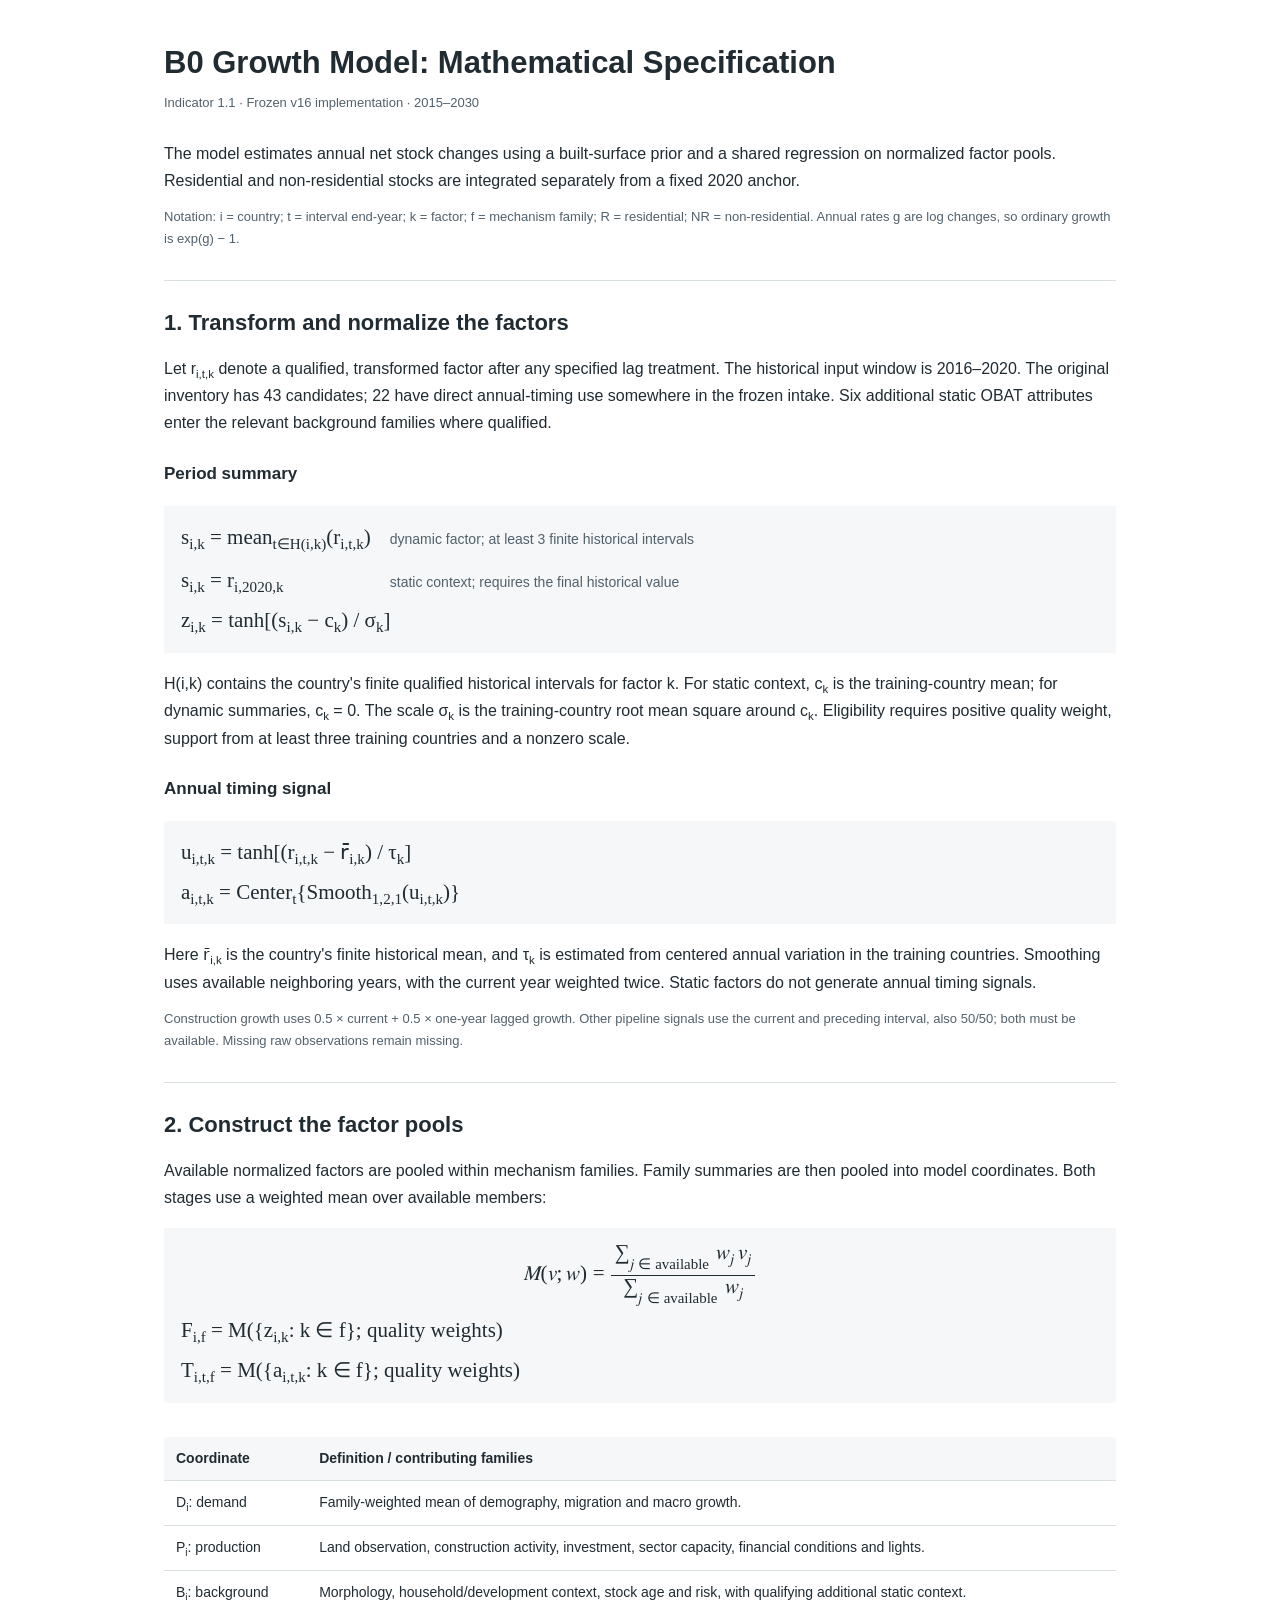
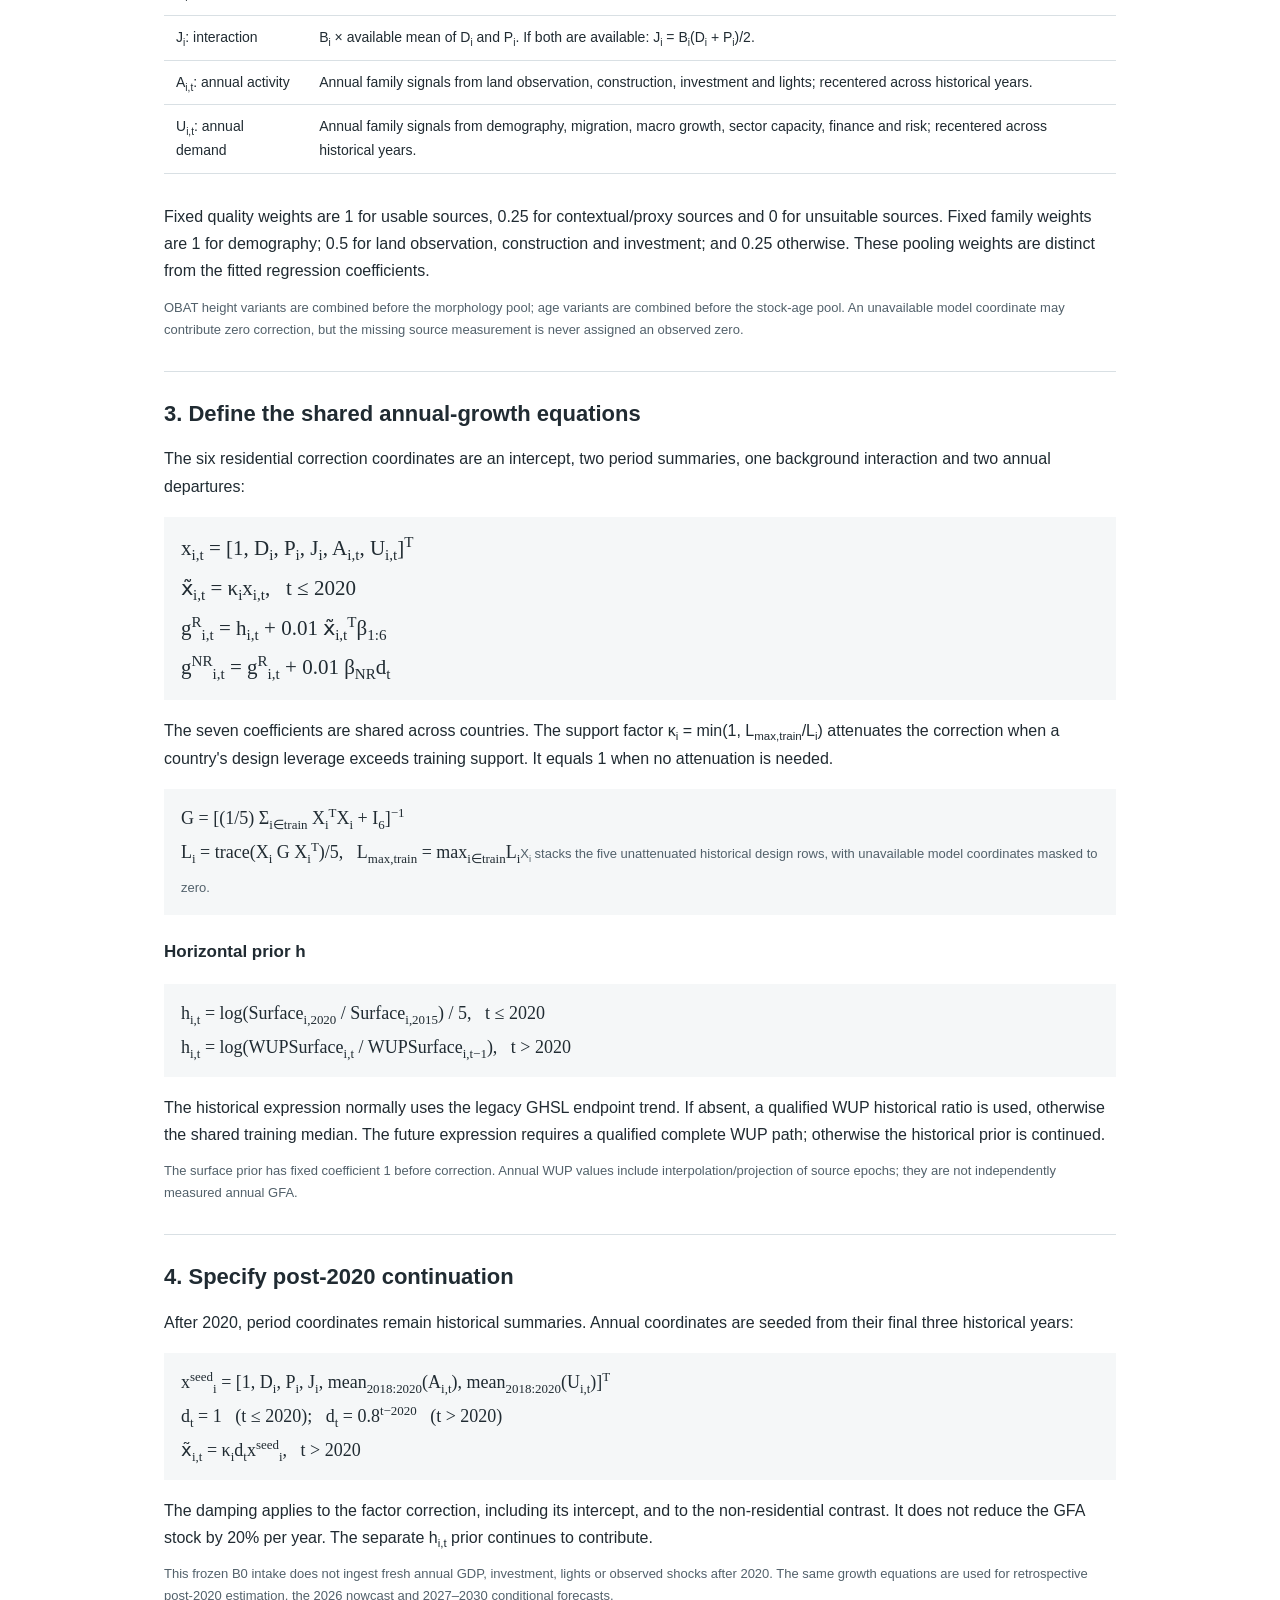
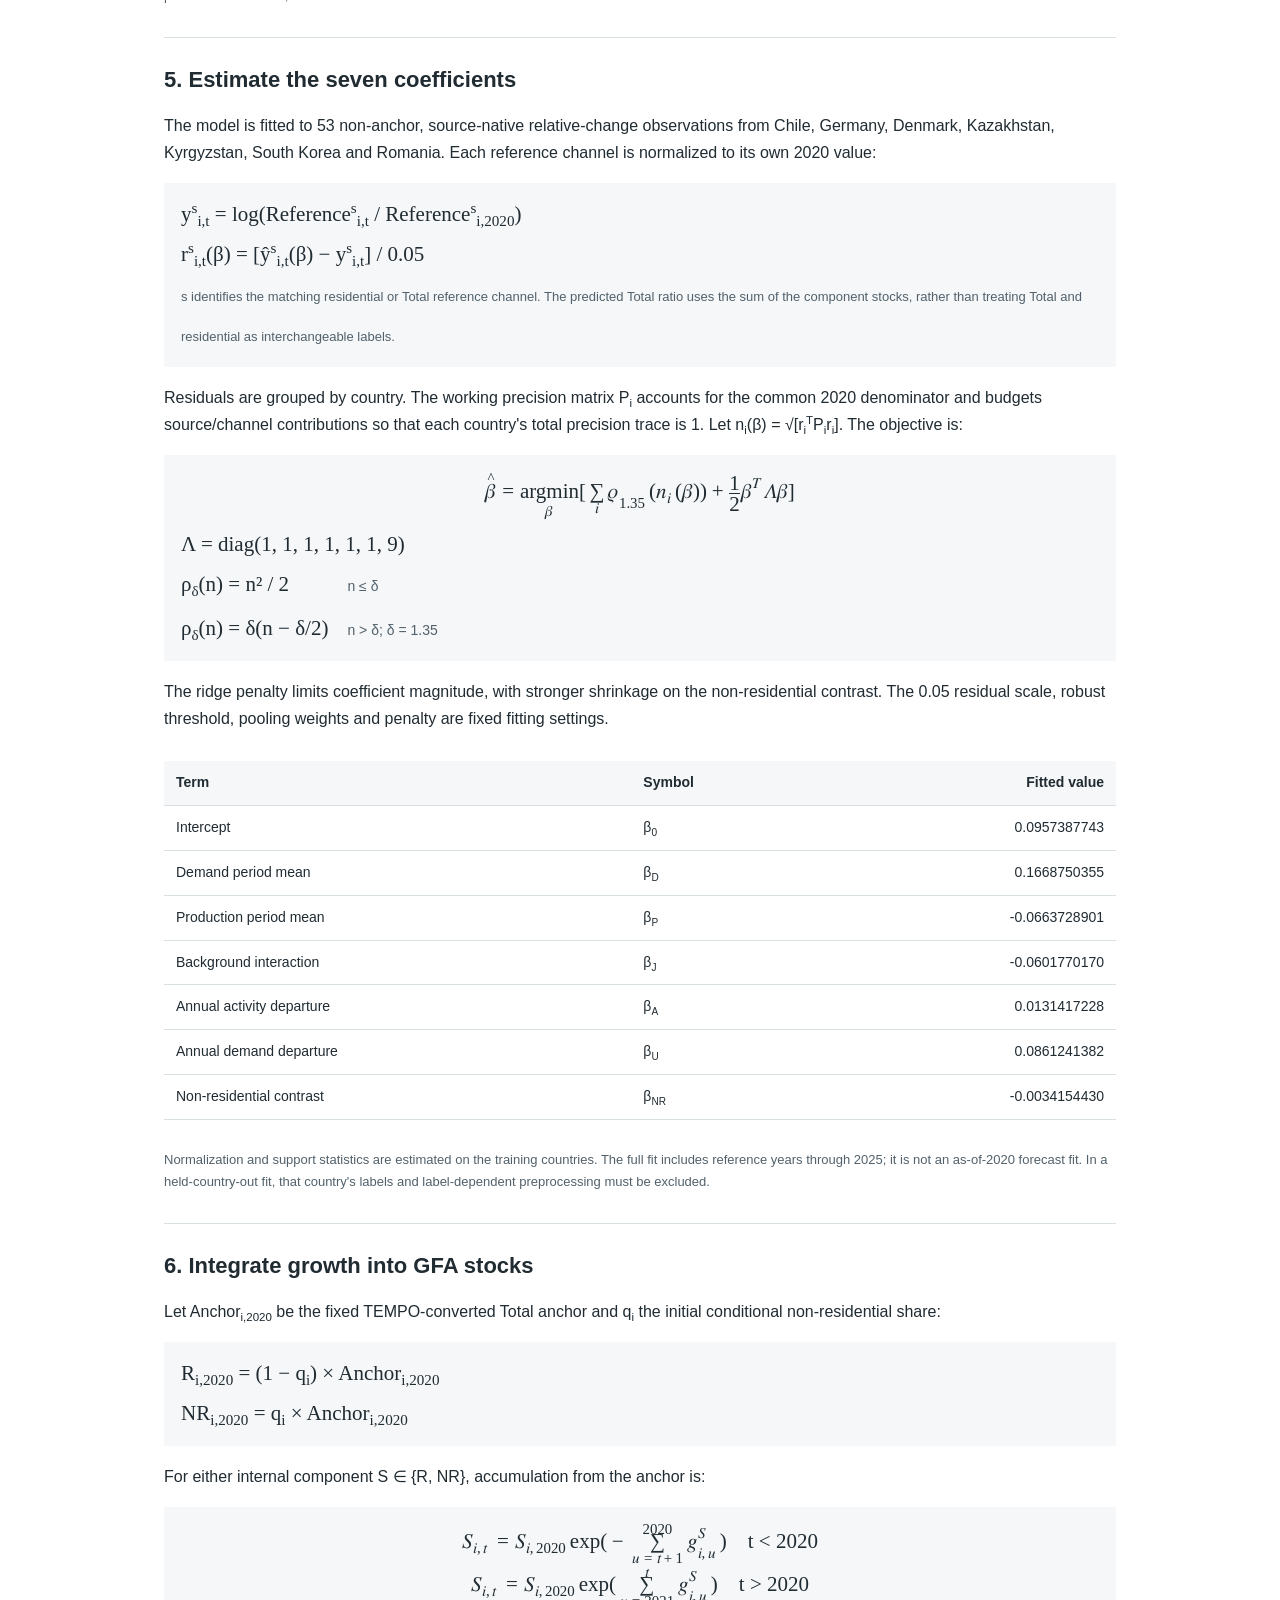
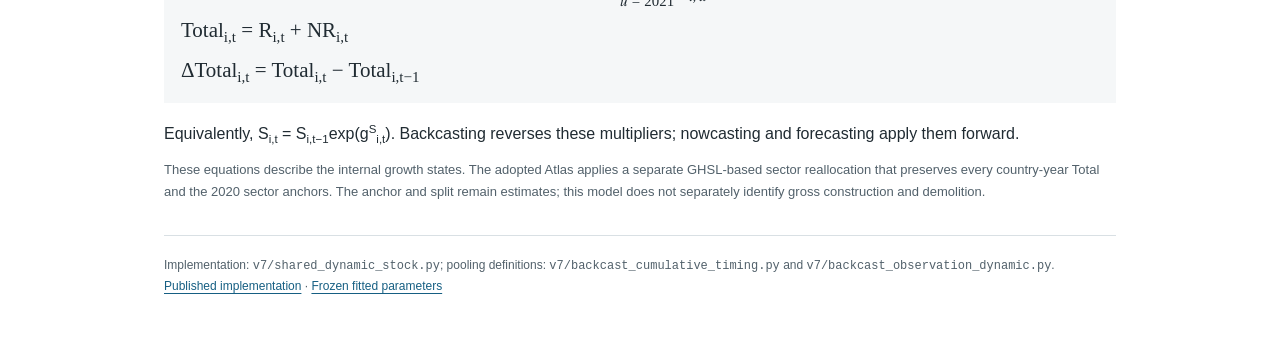
==== commit a94678a0: "Distinguish GFA anchor notation from annual activity coordinate" ====
--- a/growth-model/index.html
+++ b/growth-model/index.html
@@ -111,10 +111,10 @@
 
 <section class="section" id="integration">
 <h2>6. Integrate growth into GFA stocks</h2>
-<p>Let A<sub>i,2020</sub> be the fixed TEMPO-converted Total anchor and q<sub>i</sub> the initial conditional non-residential share:</p>
+<p>Let Anchor<sub>i,2020</sub> be the fixed TEMPO-converted Total anchor and q<sub>i</sub> the initial conditional non-residential share:</p>
 <div class="eq">
-<span class="row">R<sub>i,2020</sub> = (1 − q<sub>i</sub>)A<sub>i,2020</sub></span>
-<span class="row">NR<sub>i,2020</sub> = q<sub>i</sub>A<sub>i,2020</sub></span>
+<span class="row">R<sub>i,2020</sub> = (1 − q<sub>i</sub>) × Anchor<sub>i,2020</sub></span>
+<span class="row">NR<sub>i,2020</sub> = q<sub>i</sub> × Anchor<sub>i,2020</sub></span>
 </div>
 <p>For either internal component S ∈ {R, NR}, accumulation from the anchor is:</p>
 <div class="eq">
